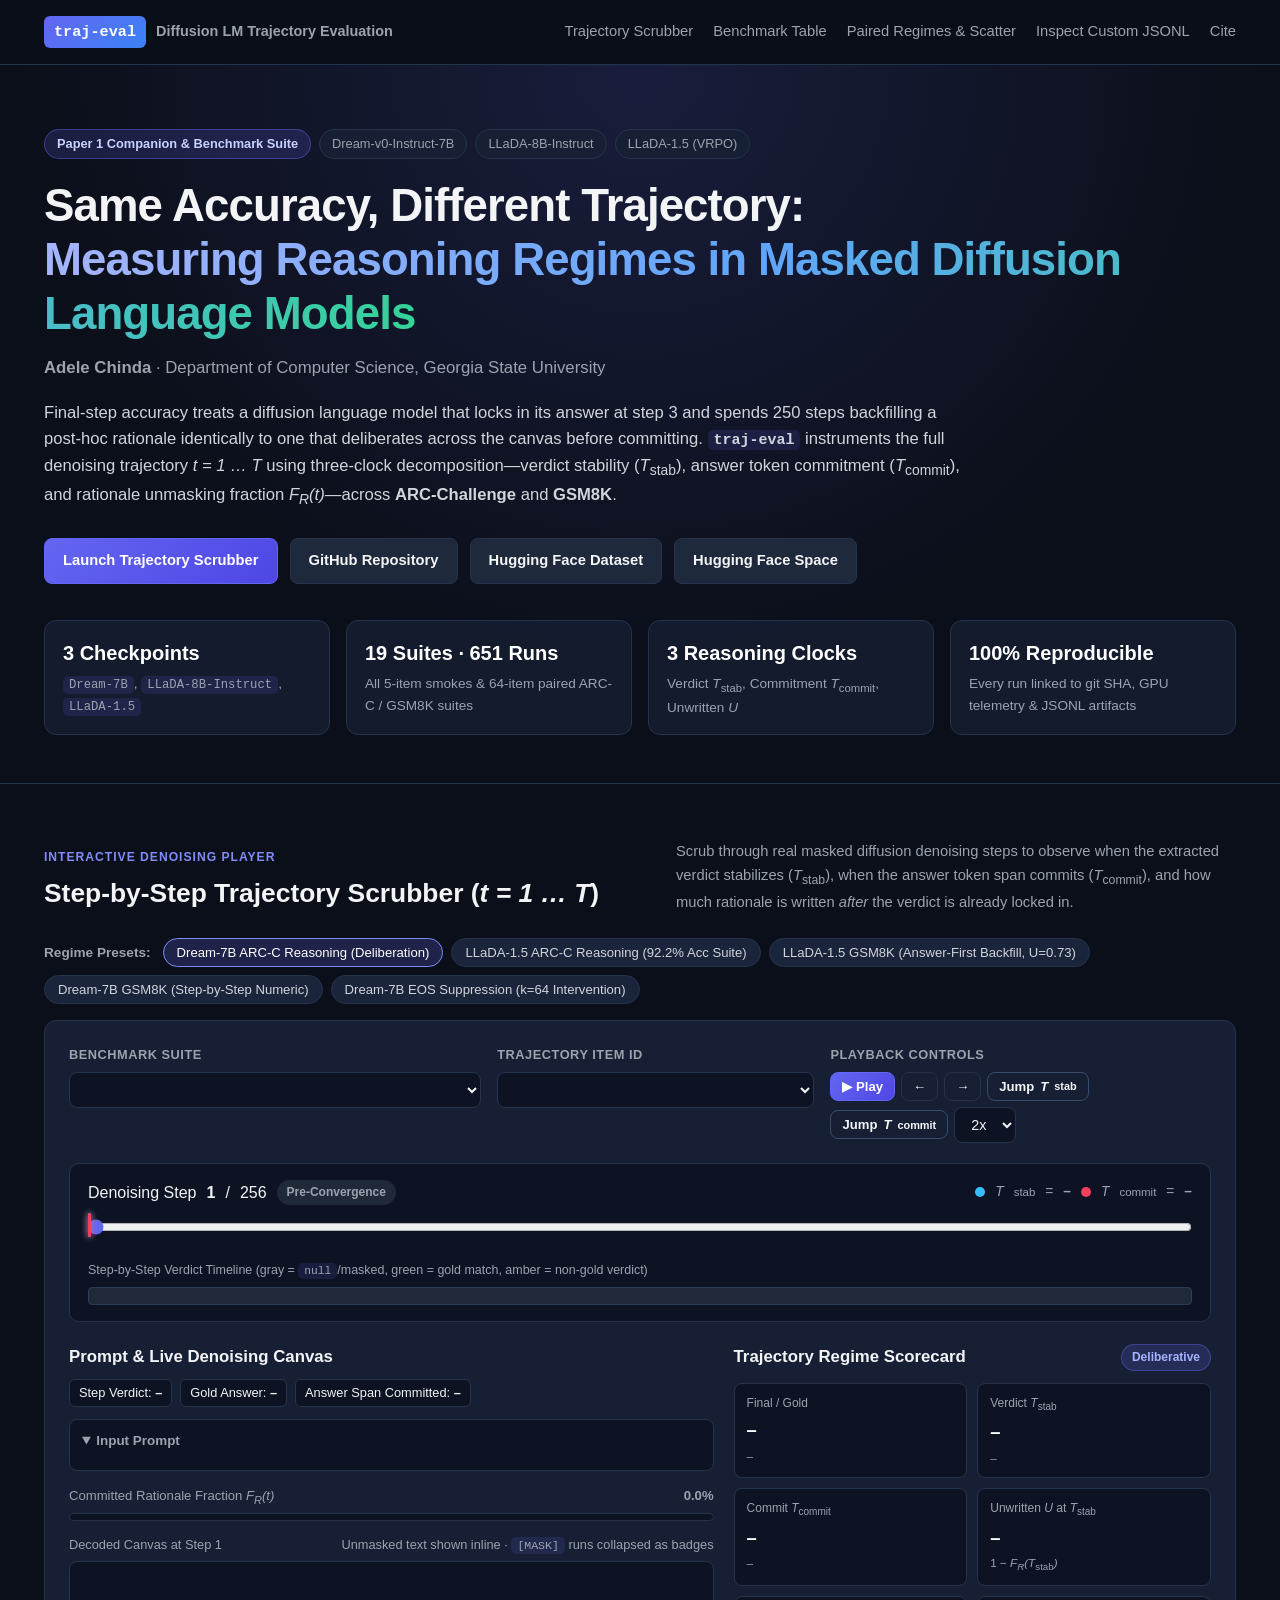
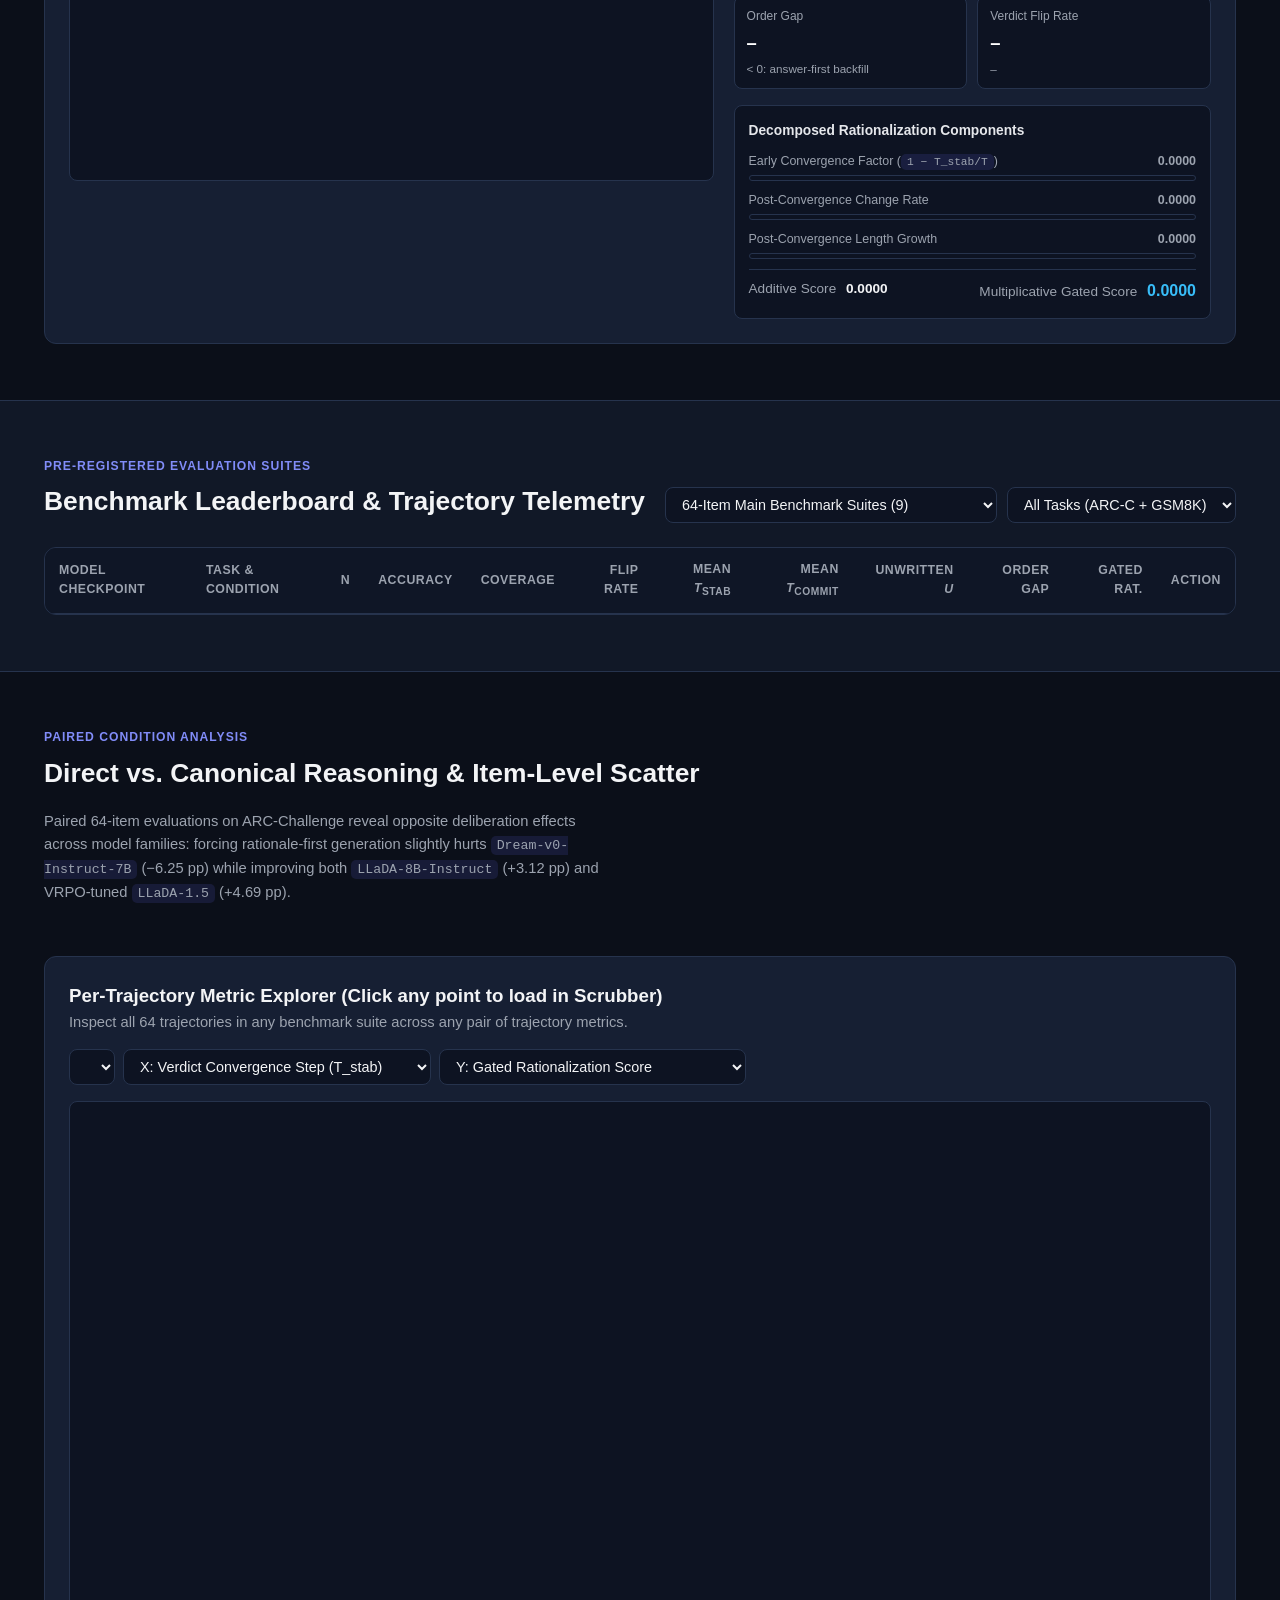
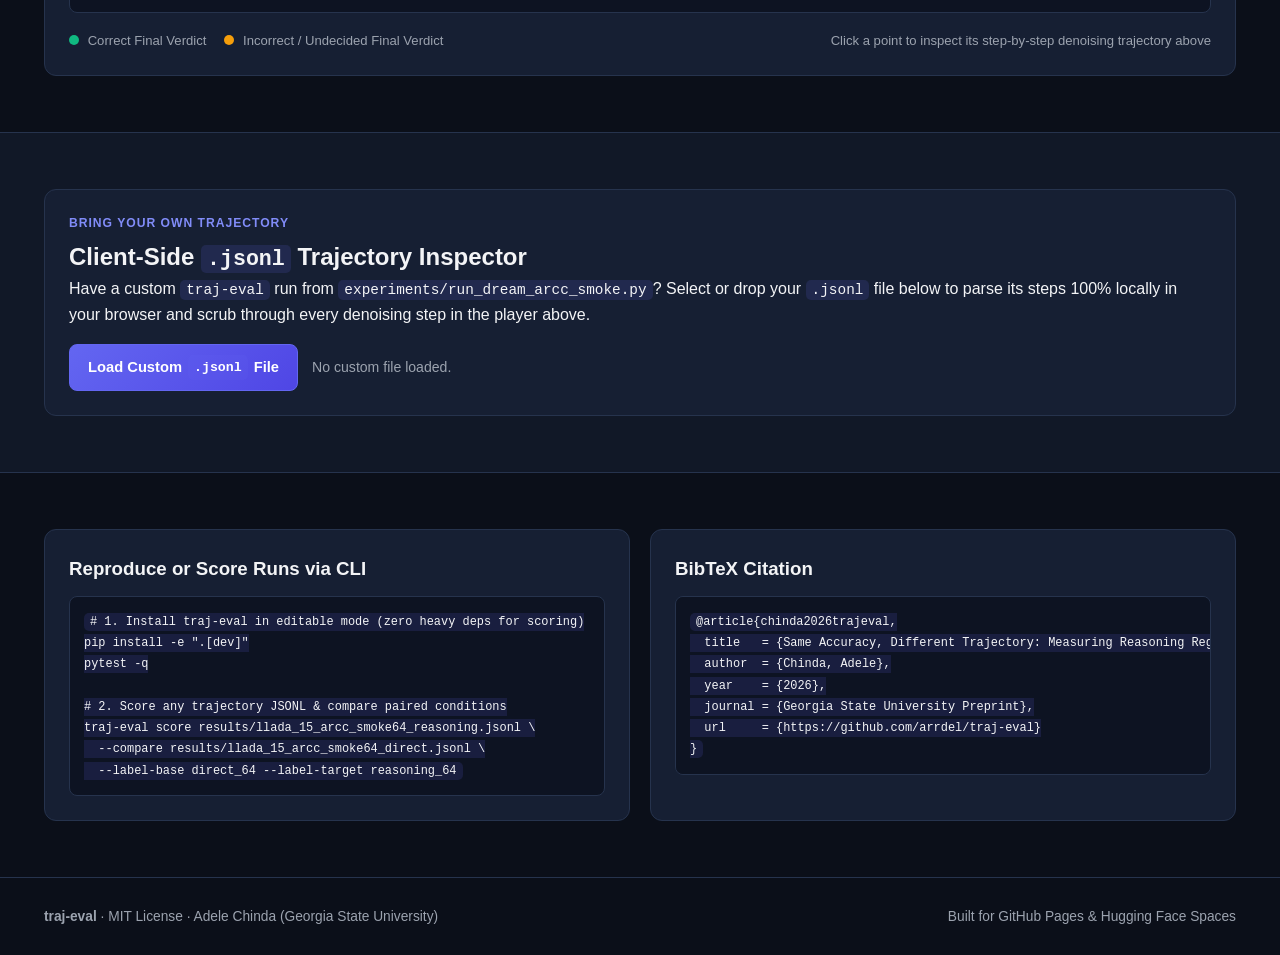
==== site/index.html @ ff109624 "feat(site): add interactive project page, GitHub Pages workflow, and HF Dataset/Space publisher - Ad" ====
<!DOCTYPE html>
<html lang="en">
<head>
  <meta charset="UTF-8" />
  <meta name="viewport" content="width=device-width, initial-scale=1.0" />
  <title>traj-eval · Measuring Reasoning Regimes in Masked Diffusion Language Models</title>
  <meta name="description" content="Interactive denoising trajectory explorer and benchmark leaderboard for masked diffusion language models (Dream-7B, LLaDA-8B-Instruct, LLaDA-1.5)." />
  <link rel="stylesheet" href="styles.css" />
</head>
<body>
  <header class="topbar">
    <div class="container topbar-inner">
      <a href="#" class="brand">
        <span class="brand-badge">traj-eval</span>
        <span class="brand-sub">Diffusion LM Trajectory Evaluation</span>
      </a>
      <nav class="topnav">
        <a href="#explorer">Trajectory Scrubber</a>
        <a href="#leaderboard">Benchmark Table</a>
        <a href="#regimes">Paired Regimes &amp; Scatter</a>
        <a href="#upload">Inspect Custom JSONL</a>
        <a href="#citation">Cite</a>
      </nav>
    </div>
  </header>

  <main>
    <section class="hero">
      <div class="container">
        <div class="pill-row">
          <span class="pill pill-accent">Paper 1 Companion &amp; Benchmark Suite</span>
          <span class="pill">Dream-v0-Instruct-7B</span>
          <span class="pill">LLaDA-8B-Instruct</span>
          <span class="pill">LLaDA-1.5 (VRPO)</span>
        </div>
        <h1 class="hero-title">
          Same Accuracy, Different Trajectory:<br />
          <span>Measuring Reasoning Regimes in Masked Diffusion Language Models</span>
        </h1>
        <p class="hero-authors">
          <strong>Adele Chinda</strong> &middot; Department of Computer Science, Georgia State University
        </p>
        <p class="hero-abstract">
          Final-step accuracy treats a diffusion language model that locks in its answer at step 3 and spends 250 steps backfilling a post-hoc rationale identically to one that deliberates across the canvas before committing.
          <strong><code>traj-eval</code></strong> instruments the full denoising trajectory <em>t = 1 &hellip; T</em> using three-clock decomposition—verdict stability (<em>T</em><sub>stab</sub>), answer token commitment (<em>T</em><sub>commit</sub>), and rationale unmasking fraction <em>F<sub>R</sub>(t)</em>—across <strong>ARC-Challenge</strong> and <strong>GSM8K</strong>.
        </p>

        <div class="cta-row">
          <a class="btn btn-primary" href="#explorer">Launch Trajectory Scrubber</a>
          <a class="btn btn-secondary" href="https://github.com/arrdel/traj-eval" target="_blank" rel="noopener">GitHub Repository</a>
          <a class="btn btn-secondary" href="https://huggingface.co/datasets/arrdel/traj-eval-benchmarks" target="_blank" rel="noopener">Hugging Face Dataset</a>
          <a class="btn btn-secondary" href="https://huggingface.co/spaces/arrdel/traj-eval" target="_blank" rel="noopener">Hugging Face Space</a>
        </div>

        <div class="kpi-grid">
          <div class="kpi-card">
            <div class="kpi-value">3 Checkpoints</div>
            <div class="kpi-label"><code>Dream-7B</code>, <code>LLaDA-8B-Instruct</code>, <code>LLaDA-1.5</code></div>
          </div>
          <div class="kpi-card">
            <div class="kpi-value">19 Suites · 651 Runs</div>
            <div class="kpi-label">All 5-item smokes &amp; 64-item paired ARC-C / GSM8K suites</div>
          </div>
          <div class="kpi-card">
            <div class="kpi-value">3 Reasoning Clocks</div>
            <div class="kpi-label">Verdict <em>T</em><sub>stab</sub>, Commitment <em>T</em><sub>commit</sub>, Unwritten <em>U</em></div>
          </div>
          <div class="kpi-card">
            <div class="kpi-value">100% Reproducible</div>
            <div class="kpi-label">Every run linked to git SHA, GPU telemetry &amp; JSONL artifacts</div>
          </div>
        </div>
      </div>
    </section>

    <!-- SECTION 1: INTERACTIVE TRAJECTORY SCRUBBER -->
    <section id="explorer" class="section">
      <div class="container">
        <div class="section-header">
          <div>
            <span class="section-eyebrow">Interactive Denoising Player</span>
            <h2>Step-by-Step Trajectory Scrubber (<em>t = 1 &hellip; T</em>)</h2>
          </div>
          <p class="section-desc">
            Scrub through real masked diffusion denoising steps to observe when the extracted verdict stabilizes (<em>T</em><sub>stab</sub>), when the answer token span commits (<em>T</em><sub>commit</sub>), and how much rationale is written <em>after</em> the verdict is already locked in.
          </p>
        </div>

        <div class="preset-bar">
          <span class="preset-label">Regime Presets:</span>
          <button class="chip-btn active" data-preset-suite="dream_arcc_smoke64_reasoning" data-preset-item="Mercury_407327">
            Dream-7B ARC-C Reasoning (Deliberation)
          </button>
          <button class="chip-btn" data-preset-suite="llada_15_arcc_smoke64_reasoning" data-preset-item="Mercury_7175875">
            LLaDA-1.5 ARC-C Reasoning (92.2% Acc Suite)
          </button>
          <button class="chip-btn" data-preset-suite="llada_15_gsm8k_smoke64" data-preset-item="gsm8k_0">
            LLaDA-1.5 GSM8K (Answer-First Backfill, U=0.73)
          </button>
          <button class="chip-btn" data-preset-suite="dream_gsm8k_smoke64" data-preset-item="gsm8k_0">
            Dream-7B GSM8K (Step-by-Step Numeric)
          </button>
          <button class="chip-btn" data-preset-suite="dream_arcc_eos_suppression_k64_smoke5" data-preset-item="Mercury_7175875">
            Dream-7B EOS Suppression (k=64 Intervention)
          </button>
        </div>

        <div class="card explorer-card">
          <div class="controls-grid">
            <div class="control-group">
              <label for="suite-select">Benchmark Suite</label>
              <select id="suite-select"></select>
            </div>
            <div class="control-group">
              <label for="item-select">Trajectory Item ID</label>
              <select id="item-select"></select>
            </div>
            <div class="control-group">
              <label>Playback Controls</label>
              <div class="playback-btns">
                <button id="btn-play" class="btn btn-sm btn-primary">&#9654; Play</button>
                <button id="btn-prev" class="btn btn-sm" title="Previous Step">&larr;</button>
                <button id="btn-next" class="btn btn-sm" title="Next Step">&rarr;</button>
                <button id="btn-jump-stab" class="btn btn-sm btn-outline" title="Jump to Verdict Convergence Step">Jump <em>T</em><sub>stab</sub></button>
                <button id="btn-jump-commit" class="btn btn-sm btn-outline" title="Jump to Answer Commitment Step">Jump <em>T</em><sub>commit</sub></button>
                <select id="speed-select" aria-label="Playback Speed">
                  <option value="120">1x</option>
                  <option value="55" selected>2x</option>
                  <option value="22">4x</option>
                </select>
              </div>
            </div>
          </div>

          <div class="scrubber-box">
            <div class="scrubber-header">
              <div class="step-readout">
                Denoising Step <strong id="step-current">1</strong> / <span id="step-total">256</span>
                <span id="step-phase-badge" class="badge badge-neutral">Pre-Convergence</span>
              </div>
              <div class="clock-markers-legend">
                <span class="legend-dot dot-stab"></span> <em>T</em><sub>stab</sub> = <strong id="marker-tstab-val">&ndash;</strong>
                <span class="legend-dot dot-commit"></span> <em>T</em><sub>commit</sub> = <strong id="marker-tcommit-val">&ndash;</strong>
              </div>
            </div>

            <div class="slider-wrapper">
              <input type="range" id="step-slider" min="1" max="256" value="1" />
              <div id="slider-marker-stab" class="slider-marker marker-stab" title="T_stab"></div>
              <div id="slider-marker-commit" class="slider-marker marker-commit" title="T_commit"></div>
            </div>

            <div class="barcode-label-row">
              <span>Step-by-Step Verdict Timeline (gray = <code>null</code>/masked, green = gold match, amber = non-gold verdict)</span>
              <span id="step-confidence-readout"></span>
            </div>
            <div id="verdict-barcode" class="verdict-barcode" title="Click any step along the timeline to jump"></div>
          </div>

          <div class="explorer-split">
            <div class="canvas-pane">
              <div class="pane-header">
                <h3>Prompt &amp; Live Denoising Canvas</h3>
                <div class="verdict-pills">
                  <span class="pill-kv">Step Verdict: <strong id="live-verdict">&ndash;</strong></span>
                  <span class="pill-kv">Gold Answer: <strong id="live-gold">&ndash;</strong></span>
                  <span class="pill-kv">Answer Span Committed: <strong id="live-committed">&ndash;</strong></span>
                </div>
              </div>

              <details class="prompt-Box" open>
                <summary>Input Prompt</summary>
                <pre id="trajectory-prompt" class="prompt-pre"></pre>
              </details>

              <div class="rationale-progress-row">
                <span>Committed Rationale Fraction <em>F<sub>R</sub>(t)</em></span>
                <strong id="live-fr-val">0.0%</strong>
              </div>
              <div class="progress-track">
                <div id="live-fr-bar" class="progress-fill" style="width: 0%"></div>
              </div>

              <div class="canvas-output-label">
                <span>Decoded Canvas at Step <span id="canvas-step-num">1</span></span>
                <span class="canvas-hint">Unmasked text shown inline &middot; <code>[MASK]</code> runs collapsed as badges</span>
              </div>
              <div id="denoising-canvas" class="denoising-canvas"></div>
            </div>

            <div class="metrics-pane">
              <div class="pane-header">
                <h3>Trajectory Regime Scorecard</h3>
                <span id="regime-classification-badge" class="badge badge-accent">Deliberative</span>
              </div>

              <div class="metric-cards-grid">
                <div class="mini-metric">
                  <span class="mm-label">Final / Gold</span>
                  <span class="mm-val" id="m-final-gold">&ndash;</span>
                  <span class="mm-sub" id="m-correct-tag">&ndash;</span>
                </div>
                <div class="mini-metric">
                  <span class="mm-label">Verdict <em>T</em><sub>stab</sub></span>
                  <span class="mm-val" id="m-tstab">&ndash;</span>
                  <span class="mm-sub" id="m-tstab-frac">&ndash;</span>
                </div>
                <div class="mini-metric">
                  <span class="mm-label">Commit <em>T</em><sub>commit</sub></span>
                  <span class="mm-val" id="m-tcommit">&ndash;</span>
                  <span class="mm-sub" id="m-lag">&ndash;</span>
                </div>
                <div class="mini-metric">
                  <span class="mm-label">Unwritten <em>U</em> at <em>T</em><sub>stab</sub></span>
                  <span class="mm-val" id="m-unwritten">&ndash;</span>
                  <span class="mm-sub">1 &minus; <em>F<sub>R</sub>(T</em><sub>stab</sub><em>)</em></span>
                </div>
                <div class="mini-metric">
                  <span class="mm-label">Order Gap</span>
                  <span class="mm-val" id="m-order-gap">&ndash;</span>
                  <span class="mm-sub">&lt; 0: answer-first backfill</span>
                </div>
                <div class="mini-metric">
                  <span class="mm-label">Verdict Flip Rate</span>
                  <span class="mm-val" id="m-flip-rate">&ndash;</span>
                  <span class="mm-sub" id="m-consistency">&ndash;</span>
                </div>
              </div>

              <div class="rat-breakdown">
                <h4>Decomposed Rationalization Components</h4>
                <div class="rat-bar-row">
                  <div class="rat-bar-label">
                    <span>Early Convergence Factor (<code>1 &minus; T_stab/T</code>)</span>
                    <strong id="m-early-factor">0.0000</strong>
                  </div>
                  <div class="progress-track sm"><div id="bar-early-factor" class="progress-fill" style="width:0%"></div></div>
                </div>
                <div class="rat-bar-row">
                  <div class="rat-bar-label">
                    <span>Post-Convergence Change Rate</span>
                    <strong id="m-post-change">0.0000</strong>
                  </div>
                  <div class="progress-track sm"><div id="bar-post-change" class="progress-fill" style="width:0%"></div></div>
                </div>
                <div class="rat-bar-row">
                  <div class="rat-bar-label">
                    <span>Post-Convergence Length Growth</span>
                    <strong id="m-length-growth">0.0000</strong>
                  </div>
                  <div class="progress-track sm"><div id="bar-length-growth" class="progress-fill" style="width:0%"></div></div>
                </div>
                <div class="rat-scores-footer">
                  <div>
                    <span class="rat-score-title">Additive Score</span>
                    <strong id="m-rat-score">0.0000</strong>
                  </div>
                  <div>
                    <span class="rat-score-title">Multiplicative Gated Score</span>
                    <strong id="m-gated-score" class="highlight-val">0.0000</strong>
                  </div>
                </div>
              </div>
            </div>
          </div>
        </div>
      </div>
    </section>

    <!-- SECTION 2: BENCHMARK LEADERBOARD -->
    <section id="leaderboard" class="section section-alt">
      <div class="container">
        <div class="section-header">
          <div>
            <span class="section-eyebrow">Pre-Registered Evaluation Suites</span>
            <h2>Benchmark Leaderboard &amp; Trajectory Telemetry</h2>
          </div>
          <div class="filter-controls">
            <select id="filter-scale" aria-label="Filter by Scale">
              <option value="64" selected>64-Item Main Benchmark Suites (9)</option>
              <option value="5">5-Item Validation &amp; Intervention Smokes (10)</option>
              <option value="all">All 19 Pre-Registered Suites</option>
            </select>
            <select id="filter-task" aria-label="Filter by Task">
              <option value="all" selected>All Tasks (ARC-C + GSM8K)</option>
              <option value="arcc">ARC-Challenge Only</option>
              <option value="gsm8k">GSM8K Only</option>
            </select>
          </div>
        </div>

        <div class="table-card card">
          <div class="table-scroll">
            <table class="benchmark-table" id="leaderboard-table">
              <thead>
                <tr>
                  <th>Model Checkpoint</th>
                  <th>Task &amp; Condition</th>
                  <th class="num">N</th>
                  <th class="num">Accuracy</th>
                  <th class="num">Coverage</th>
                  <th class="num">Flip Rate</th>
                  <th class="num">Mean <em>T</em><sub>stab</sub></th>
                  <th class="num">Mean <em>T</em><sub>commit</sub></th>
                  <th class="num">Unwritten <em>U</em></th>
                  <th class="num">Order Gap</th>
                  <th class="num">Gated Rat.</th>
                  <th>Action</th>
                </tr>
              </thead>
              <tbody id="leaderboard-tbody"></tbody>
            </table>
          </div>
        </div>
      </div>
    </section>

    <!-- SECTION 3: PAIRED COMPARISONS & INTERACTIVE SCATTER -->
    <section id="regimes" class="section">
      <div class="container">
        <div class="section-header">
          <div>
            <span class="section-eyebrow">Paired Condition Analysis</span>
            <h2>Direct vs. Canonical Reasoning &amp; Item-Level Scatter</h2>
          </div>
          <p class="section-desc">
            Paired 64-item evaluations on ARC-Challenge reveal opposite deliberation effects across model families: forcing rationale-first generation slightly hurts <code>Dream-v0-Instruct-7B</code> (&minus;6.25 pp) while improving both <code>LLaDA-8B-Instruct</code> (+3.12 pp) and VRPO-tuned <code>LLaDA-1.5</code> (+4.69 pp).
          </p>
        </div>

        <div id="comparisons-grid" class="comparisons-grid"></div>

        <div class="card scatter-card">
          <div class="scatter-header">
            <div>
              <h3>Per-Trajectory Metric Explorer (Click any point to load in Scrubber)</h3>
              <p class="section-desc">Inspect all 64 trajectories in any benchmark suite across any pair of trajectory metrics.</p>
            </div>
            <div class="scatter-controls">
              <select id="scatter-suite" aria-label="Scatter Suite"></select>
              <select id="scatter-x" aria-label="X Axis Metric">
                <option value="convergence_step" selected>X: Verdict Convergence Step (T_stab)</option>
                <option value="answer_commitment_step">X: Answer Commitment Step (T_commit)</option>
                <option value="convergence_fraction">X: Convergence Fraction (T_stab / T)</option>
                <option value="order_gap">X: Order Gap</option>
                <option value="unwritten_reasoning_at_convergence">X: Unwritten Reasoning U</option>
              </select>
              <select id="scatter-y" aria-label="Y Axis Metric">
                <option value="gated_rationalization_score" selected>Y: Gated Rationalization Score</option>
                <option value="answer_commitment_step">Y: Answer Commitment Step (T_commit)</option>
                <option value="unwritten_reasoning_at_convergence">Y: Unwritten Reasoning U</option>
                <option value="post_change_rate">Y: Post-Convergence Change Rate</option>
                <option value="flip_rate">Y: Verdict Flip Rate</option>
                <option value="order_gap">Y: Order Gap</option>
              </select>
            </div>
          </div>
          <div class="scatter-body">
            <svg id="scatter-svg" viewBox="0 0 760 340" role="img" aria-label="Per-trajectory metric scatter plot"></svg>
            <div class="scatter-legend">
              <span><i class="dot dot-correct"></i> Correct Final Verdict</span>
              <span><i class="dot dot-wrong"></i> Incorrect / Undecided Final Verdict</span>
              <span class="scatter-hint">Click a point to inspect its step-by-step denoising trajectory above</span>
            </div>
          </div>
        </div>
      </div>
    </section>

    <!-- SECTION 4: CLIENT-SIDE CUSTOM JSONL UPLOADER -->
    <section id="upload" class="section section-alt">
      <div class="container">
        <div class="card upload-card">
          <div class="upload-info">
            <span class="section-eyebrow">Bring Your Own Trajectory</span>
            <h2>Client-Side <code>.jsonl</code> Trajectory Inspector</h2>
            <p>
              Have a custom <code>traj-eval</code> run from <code>experiments/run_dream_arcc_smoke.py</code>?
              Select or drop your <code>.jsonl</code> file below to parse its steps 100% locally in your browser and scrub through every denoising step in the player above.
            </p>
            <div class="upload-controls">
              <label class="btn btn-primary file-label">
                Load Custom <code>.jsonl</code> File
                <input type="file" id="jsonl-file-input" accept=".jsonl,.json" hidden />
              </label>
              <span id="upload-status" class="upload-status">No custom file loaded.</span>
            </div>
          </div>
        </div>
      </div>
    </section>

    <!-- SECTION 5: CITATION & QUICKSTART -->
    <section id="citation" class="section">
      <div class="container">
        <div class="citation-grid">
          <div class="card">
            <h3>Reproduce or Score Runs via CLI</h3>
            <pre class="code-block"><code># 1. Install traj-eval in editable mode (zero heavy deps for scoring)
pip install -e ".[dev]"
pytest -q

# 2. Score any trajectory JSONL &amp; compare paired conditions
traj-eval score results/llada_15_arcc_smoke64_reasoning.jsonl \
  --compare results/llada_15_arcc_smoke64_direct.jsonl \
  --label-base direct_64 --label-target reasoning_64</code></pre>
          </div>
          <div class="card">
            <h3>BibTeX Citation</h3>
            <pre class="code-block"><code>@article{chinda2026trajeval,
  title   = {Same Accuracy, Different Trajectory: Measuring Reasoning Regimes in Masked Diffusion Language Models},
  author  = {Chinda, Adele},
  year    = {2026},
  journal = {Georgia State University Preprint},
  url     = {https://github.com/arrdel/traj-eval}
}</code></pre>
          </div>
        </div>
      </div>
    </section>
  </main>

  <footer class="footer">
    <div class="container footer-inner">
      <span><strong>traj-eval</strong> &middot; MIT License &middot; Adele Chinda (Georgia State University)</span>
      <span>Built for GitHub Pages &amp; Hugging Face Spaces</span>
    </div>
  </footer>

  <script src="app.js"></script>
</body>
</html>
---- site/styles.css ----
:root {
  --bg: #0b0f19;
  --bg-alt: #111827;
  --card: #161f33;
  --card-border: #26334d;
  --text: #f3f4f6;
  --text-muted: #9ca3af;
  --accent: #6366f1;
  --accent-light: #818cf8;
  --success: #10b981;
  --warn: #f59e0b;
  --danger: #ef4444;
  --code-bg: #0d1322;
  --radius: 12px;
}

* {
  box-sizing: border-box;
  margin: 0;
  padding: 0;
}

html {
  scroll-behavior: smooth;
}

body {
  font-family: -apple-system, BlinkMacSystemFont, "Segoe UI", Roboto, Inter, sans-serif;
  background-color: var(--bg);
  color: var(--text);
  line-height: 1.6;
}

.container {
  max-width: 1240px;
  margin: 0 auto;
  padding: 0 24px;
}

a {
  color: var(--accent-light);
  text-decoration: none;
}

code {
  font-family: ui-monospace, SFMono-Regular, Menlo, Monaco, Consolas, monospace;
  font-size: 0.9em;
  background: rgba(99, 102, 241, 0.14);
  padding: 2px 6px;
  border-radius: 5px;
}

/* Topbar */
.topbar {
  position: sticky;
  top: 0;
  z-index: 50;
  background: rgba(11, 15, 25, 0.88);
  backdrop-filter: blur(12px);
  border-bottom: 1px solid var(--card-border);
}

.topbar-inner {
  display: flex;
  align-items: center;
  justify-content: space-between;
  height: 64px;
}

.brand {
  display: flex;
  align-items: center;
  gap: 10px;
  color: var(--text);
  font-weight: 600;
}

.brand-badge {
  background: linear-gradient(135deg, #6366f1, #3b82f6);
  color: #fff;
  padding: 4px 10px;
  border-radius: 6px;
  font-family: ui-monospace, SFMono-Regular, Menlo, monospace;
  font-size: 0.95rem;
}

.brand-sub {
  font-size: 0.9rem;
  color: var(--text-muted);
}

.topnav {
  display: flex;
  gap: 20px;
  font-size: 0.92rem;
}

.topnav a {
  color: var(--text-muted);
  transition: color 0.15s;
}

.topnav a:hover {
  color: var(--text);
}

/* Hero */
.hero {
  padding: 64px 0 48px;
  border-bottom: 1px solid var(--card-border);
  background: radial-gradient(circle at 50% 0%, rgba(99, 102, 241, 0.16), transparent 65%);
}

.pill-row {
  display: flex;
  flex-wrap: wrap;
  gap: 8px;
  margin-bottom: 20px;
}

.pill {
  font-size: 0.8rem;
  padding: 4px 12px;
  border-radius: 999px;
  background: var(--card);
  border: 1px solid var(--card-border);
  color: var(--text-muted);
}

.pill-accent {
  background: rgba(99, 102, 241, 0.18);
  border-color: rgba(99, 102, 241, 0.45);
  color: #c7d2fe;
  font-weight: 600;
}

.hero-title {
  font-size: clamp(1.9rem, 3.6vw, 2.85rem);
  line-height: 1.18;
  font-weight: 800;
  letter-spacing: -0.02em;
  margin-bottom: 14px;
}

.hero-title span {
  background: linear-gradient(90deg, #a5b4fc, #60a5fa, #34d399);
  -webkit-background-clip: text;
  -webkit-text-fill-color: transparent;
}

.hero-authors {
  font-size: 1.05rem;
  color: var(--text-muted);
  margin-bottom: 18px;
}

.hero-abstract {
  max-width: 920px;
  color: #d1d5db;
  font-size: 1.04rem;
  margin-bottom: 28px;
}

.cta-row {
  display: flex;
  flex-wrap: wrap;
  gap: 12px;
  margin-bottom: 36px;
}

.btn {
  display: inline-flex;
  align-items: center;
  justify-content: center;
  gap: 6px;
  padding: 10px 18px;
  border-radius: 8px;
  font-weight: 600;
  font-size: 0.92rem;
  cursor: pointer;
  border: 1px solid var(--card-border);
  background: var(--card);
  color: var(--text);
  transition: all 0.15s ease;
}

.btn:hover {
  border-color: var(--accent-light);
  transform: translateY(-1px);
}

.btn-primary {
  background: linear-gradient(135deg, #6366f1, #4f46e5);
  border-color: #6366f1;
  color: #fff;
}

.btn-secondary {
  background: #1e293b;
}

.btn-outline {
  background: transparent;
  border-color: #3b4c6b;
}

.btn-sm {
  padding: 6px 11px;
  font-size: 0.82rem;
}

.kpi-grid {
  display: grid;
  grid-template-columns: repeat(auto-fit, minmax(230px, 1fr));
  gap: 16px;
}

.kpi-card {
  background: rgba(22, 31, 51, 0.8);
  border: 1px solid var(--card-border);
  border-radius: var(--radius);
  padding: 16px 18px;
}

.kpi-value {
  font-size: 1.25rem;
  font-weight: 700;
  color: #fff;
  margin-bottom: 4px;
}

.kpi-label {
  font-size: 0.85rem;
  color: var(--text-muted);
}

/* Sections */
.section {
  padding: 56px 0;
}

.section-alt {
  background: var(--bg-alt);
  border-top: 1px solid var(--card-border);
  border-bottom: 1px solid var(--card-border);
}

.section-header {
  display: flex;
  flex-wrap: wrap;
  justify-content: space-between;
  align-items: flex-end;
  gap: 16px;
  margin-bottom: 24px;
}

.section-eyebrow {
  display: block;
  text-transform: uppercase;
  letter-spacing: 0.08em;
  font-size: 0.76rem;
  font-weight: 700;
  color: var(--accent-light);
  margin-bottom: 4px;
}

.section-header h2 {
  font-size: 1.65rem;
  font-weight: 700;
}

.section-desc {
  max-width: 560px;
  font-size: 0.92rem;
  color: var(--text-muted);
}

.card {
  background: var(--card);
  border: 1px solid var(--card-border);
  border-radius: var(--radius);
  padding: 24px;
}

/* Presets */
.preset-bar {
  display: flex;
  flex-wrap: wrap;
  align-items: center;
  gap: 8px;
  margin-bottom: 16px;
}

.preset-label {
  font-size: 0.85rem;
  font-weight: 600;
  color: var(--text-muted);
  margin-right: 4px;
}

.chip-btn {
  background: #1a243b;
  border: 1px solid var(--card-border);
  color: #d1d5db;
  padding: 6px 13px;
  border-radius: 999px;
  font-size: 0.82rem;
  cursor: pointer;
  transition: all 0.15s;
}

.chip-btn:hover,
.chip-btn.active {
  background: rgba(99, 102, 241, 0.22);
  border-color: var(--accent-light);
  color: #fff;
}

/* Explorer Controls */
.controls-grid {
  display: grid;
  grid-template-columns: 1.3fr 1fr 1.2fr;
  gap: 16px;
  margin-bottom: 20px;
}

.control-group {
  display: flex;
  flex-direction: column;
  gap: 6px;
}

.control-group label {
  font-size: 0.8rem;
  font-weight: 600;
  color: var(--text-muted);
  text-transform: uppercase;
  letter-spacing: 0.04em;
}

select {
  background: var(--code-bg);
  color: var(--text);
  border: 1px solid var(--card-border);
  border-radius: 8px;
  padding: 8px 12px;
  font-size: 0.9rem;
}

.playback-btns {
  display: flex;
  flex-wrap: wrap;
  gap: 6px;
  align-items: center;
}

/* Scrubber */
.scrubber-box {
  background: var(--code-bg);
  border: 1px solid var(--card-border);
  border-radius: 10px;
  padding: 16px 18px;
  margin-bottom: 22px;
}

.scrubber-header {
  display: flex;
  justify-content: space-between;
  align-items: center;
  flex-wrap: wrap;
  gap: 10px;
  margin-bottom: 10px;
}

.step-readout {
  font-size: 1rem;
  display: flex;
  align-items: center;
  gap: 10px;
}

.badge {
  font-size: 0.75rem;
  font-weight: 600;
  padding: 3px 10px;
  border-radius: 999px;
}

.badge-neutral {
  background: #1f2937;
  color: #9ca3af;
}

.badge-accent {
  background: rgba(99, 102, 241, 0.2);
  color: #a5b4fc;
  border: 1px solid rgba(99, 102, 241, 0.4);
}

.badge-success {
  background: rgba(16, 185, 129, 0.2);
  color: #6ee7b7;
}

.badge-warn {
  background: rgba(245, 158, 11, 0.2);
  color: #fcd34d;
}

.clock-markers-legend {
  display: flex;
  align-items: center;
  gap: 10px;
  font-size: 0.86rem;
  color: var(--text-muted);
}

.legend-dot {
  display: inline-block;
  width: 10px;
  height: 10px;
  border-radius: 50%;
}

.dot-stab {
  background: #38bdf8;
}

.dot-commit {
  background: #f43f5e;
}

.slider-wrapper {
  position: relative;
  margin: 12px 0 18px;
}

#step-slider {
  width: 100%;
  accent-color: var(--accent);
  cursor: pointer;
}

.slider-marker {
  position: absolute;
  top: -4px;
  width: 3px;
  height: 24px;
  border-radius: 2px;
  pointer-events: none;
}

.marker-stab {
  background: #38bdf8;
  box-shadow: 0 0 6px #38bdf8;
}

.marker-commit {
  background: #f43f5e;
  box-shadow: 0 0 6px #f43f5e;
}

.barcode-label-row {
  display: flex;
  justify-content: space-between;
  font-size: 0.78rem;
  color: var(--text-muted);
  margin-bottom: 6px;
}

.verdict-barcode {
  display: flex;
  height: 18px;
  border-radius: 4px;
  overflow: hidden;
  background: #1f2937;
  cursor: pointer;
  border: 1px solid #2d3c59;
}

.barcode-cell {
  flex: 1;
  height: 100%;
  transition: opacity 0.1s;
}

.barcode-cell.bc-null {
  background: #1f2937;
}

.barcode-cell.bc-correct {
  background: #10b981;
}

.barcode-cell.bc-wrong {
  background: #f59e0b;
}

.barcode-cell.bc-active {
  outline: 2px solid #ffffff;
  z-index: 2;
}

/* Explorer Split */
.explorer-split {
  display: grid;
  grid-template-columns: 1.35fr 1fr;
  gap: 20px;
}

.pane-header {
  display: flex;
  justify-content: space-between;
  align-items: center;
  flex-wrap: wrap;
  gap: 8px;
  margin-bottom: 12px;
}

.pane-header h3 {
  font-size: 1.05rem;
}

.verdict-pills {
  display: flex;
  gap: 8px;
  flex-wrap: wrap;
}

.pill-kv {
  font-size: 0.8rem;
  background: var(--code-bg);
  border: 1px solid var(--card-border);
  padding: 3px 9px;
  border-radius: 6px;
}

.prompt-Box {
  background: var(--code-bg);
  border: 1px solid var(--card-border);
  border-radius: 8px;
  padding: 10px 12px;
  margin-bottom: 14px;
}

.prompt-Box summary {
  cursor: pointer;
  font-size: 0.84rem;
  font-weight: 600;
  color: var(--text-muted);
}

.prompt-pre {
  margin-top: 8px;
  white-space: pre-wrap;
  word-break: break-word;
  font-size: 0.83rem;
  color: #d1d5db;
  max-height: 130px;
  overflow-y: auto;
}

.rationale-progress-row {
  display: flex;
  justify-content: space-between;
  font-size: 0.82rem;
  color: var(--text-muted);
  margin-bottom: 4px;
}

.progress-track {
  height: 8px;
  background: var(--code-bg);
  border-radius: 999px;
  overflow: hidden;
  border: 1px solid var(--card-border);
  margin-bottom: 14px;
}

.progress-track.sm {
  height: 6px;
  margin-bottom: 10px;
}

.progress-fill {
  height: 100%;
  background: linear-gradient(90deg, #6366f1, #38bdf8);
  transition: width 0.12s ease;
}

.canvas-output-label {
  display: flex;
  justify-content: space-between;
  font-size: 0.8rem;
  color: var(--text-muted);
  margin-bottom: 6px;
}

.denoising-canvas {
  background: var(--code-bg);
  border: 1px solid var(--card-border);
  border-radius: 8px;
  padding: 14px;
  min-height: 220px;
  max-height: 340px;
  overflow-y: auto;
  font-family: ui-monospace, SFMono-Regular, Menlo, Consolas, monospace;
  font-size: 0.86rem;
  line-height: 1.65;
  white-space: pre-wrap;
  word-break: break-word;
}

.mask-chip {
  display: inline-block;
  background: rgba(148, 163, 184, 0.14);
  border: 1px dashed rgba(148, 163, 184, 0.4);
  color: #94a3b8;
  border-radius: 4px;
  padding: 0 5px;
  margin: 1px 2px;
  font-size: 0.76rem;
}

/* Metrics Pane */
.metric-cards-grid {
  display: grid;
  grid-template-columns: repeat(2, 1fr);
  gap: 10px;
  margin-bottom: 16px;
}

.mini-metric {
  background: var(--code-bg);
  border: 1px solid var(--card-border);
  border-radius: 8px;
  padding: 10px 12px;
  display: flex;
  flex-direction: column;
}

.mm-label {
  font-size: 0.75rem;
  color: var(--text-muted);
}

.mm-val {
  font-size: 1.15rem;
  font-weight: 700;
  color: #fff;
  margin: 2px 0;
}

.mm-sub {
  font-size: 0.73rem;
  color: var(--text-muted);
}

.rat-breakdown {
  background: var(--code-bg);
  border: 1px solid var(--card-border);
  border-radius: 8px;
  padding: 14px;
}

.rat-breakdown h4 {
  font-size: 0.86rem;
  margin-bottom: 10px;
  color: #e5e7eb;
}

.rat-bar-label {
  display: flex;
  justify-content: space-between;
  font-size: 0.78rem;
  color: var(--text-muted);
  margin-bottom: 3px;
}

.rat-scores-footer {
  display: flex;
  justify-content: space-between;
  padding-top: 8px;
  border-top: 1px solid var(--card-border);
  margin-top: 6px;
  font-size: 0.85rem;
}

.rat-score-title {
  color: var(--text-muted);
  margin-right: 6px;
}

.highlight-val {
  color: #38bdf8;
  font-size: 1rem;
}

/* Benchmark Table */
.filter-controls {
  display: flex;
  gap: 10px;
  flex-wrap: wrap;
}

.table-card {
  padding: 0;
  overflow: hidden;
}

.table-scroll {
  overflow-x: auto;
}

.benchmark-table {
  width: 100%;
  border-collapse: collapse;
  font-size: 0.86rem;
}

.benchmark-table th,
.benchmark-table td {
  padding: 12px 14px;
  text-align: left;
  border-bottom: 1px solid var(--card-border);
}

.benchmark-table th {
  background: #0f1626;
  color: var(--text-muted);
  font-weight: 600;
  font-size: 0.77rem;
  text-transform: uppercase;
  letter-spacing: 0.04em;
}

.benchmark-table th.num,
.benchmark-table td.num {
  text-align: right;
  font-variant-numeric: tabular-nums;
}

.benchmark-table tbody tr:hover {
  background: rgba(99, 102, 241, 0.07);
}

/* Comparisons Grid */
.comparisons-grid {
  display: grid;
  grid-template-columns: repeat(auto-fit, minmax(280px, 1fr));
  gap: 16px;
  margin-bottom: 28px;
}

.comp-card {
  background: var(--card);
  border: 1px solid var(--card-border);
  border-radius: var(--radius);
  padding: 18px;
}

.comp-card h4 {
  font-size: 1rem;
  margin-bottom: 2px;
}

.comp-sub {
  font-size: 0.8rem;
  color: var(--text-muted);
  margin-bottom: 12px;
}

.comp-row {
  display: flex;
  justify-content: space-between;
  font-size: 0.84rem;
  padding: 5px 0;
  border-bottom: 1px solid rgba(255, 255, 255, 0.05);
}

.delta-pos {
  color: var(--success);
  font-weight: 600;
}

.delta-neg {
  color: var(--warn);
  font-weight: 600;
}

/* Scatter Plot */
.scatter-card {
  margin-top: 12px;
}

.scatter-header {
  display: flex;
  justify-content: space-between;
  align-items: flex-end;
  flex-wrap: wrap;
  gap: 14px;
  margin-bottom: 16px;
}

.scatter-controls {
  display: flex;
  flex-wrap: wrap;
  gap: 8px;
}

#scatter-svg {
  width: 100%;
  height: auto;
  background: var(--code-bg);
  border: 1px solid var(--card-border);
  border-radius: 8px;
}

.scatter-legend {
  display: flex;
  gap: 18px;
  flex-wrap: wrap;
  margin-top: 10px;
  font-size: 0.82rem;
  color: var(--text-muted);
}

.dot {
  display: inline-block;
  width: 10px;
  height: 10px;
  border-radius: 50%;
  margin-right: 5px;
}

.dot-correct {
  background: #10b981;
}

.dot-wrong {
  background: #f59e0b;
}

.scatter-hint {
  margin-left: auto;
}

/* Upload & Citation */
.upload-controls {
  display: flex;
  align-items: center;
  gap: 14px;
  margin-top: 16px;
}

.upload-status {
  font-size: 0.88rem;
  color: var(--text-muted);
}

.citation-grid {
  display: grid;
  grid-template-columns: repeat(auto-fit, minmax(360px, 1fr));
  gap: 20px;
}

.code-block {
  margin-top: 12px;
  background: var(--code-bg);
  border: 1px solid var(--card-border);
  border-radius: 8px;
  padding: 14px;
  overflow-x: auto;
  font-size: 0.83rem;
}

.footer {
  border-top: 1px solid var(--card-border);
  padding: 28px 0;
  font-size: 0.86rem;
  color: var(--text-muted);
}

.footer-inner {
  display: flex;
  justify-content: space-between;
  flex-wrap: wrap;
  gap: 12px;
}

@media (max-width: 920px) {
  .controls-grid,
  .explorer-split {
    grid-template-columns: 1fr;
  }
}
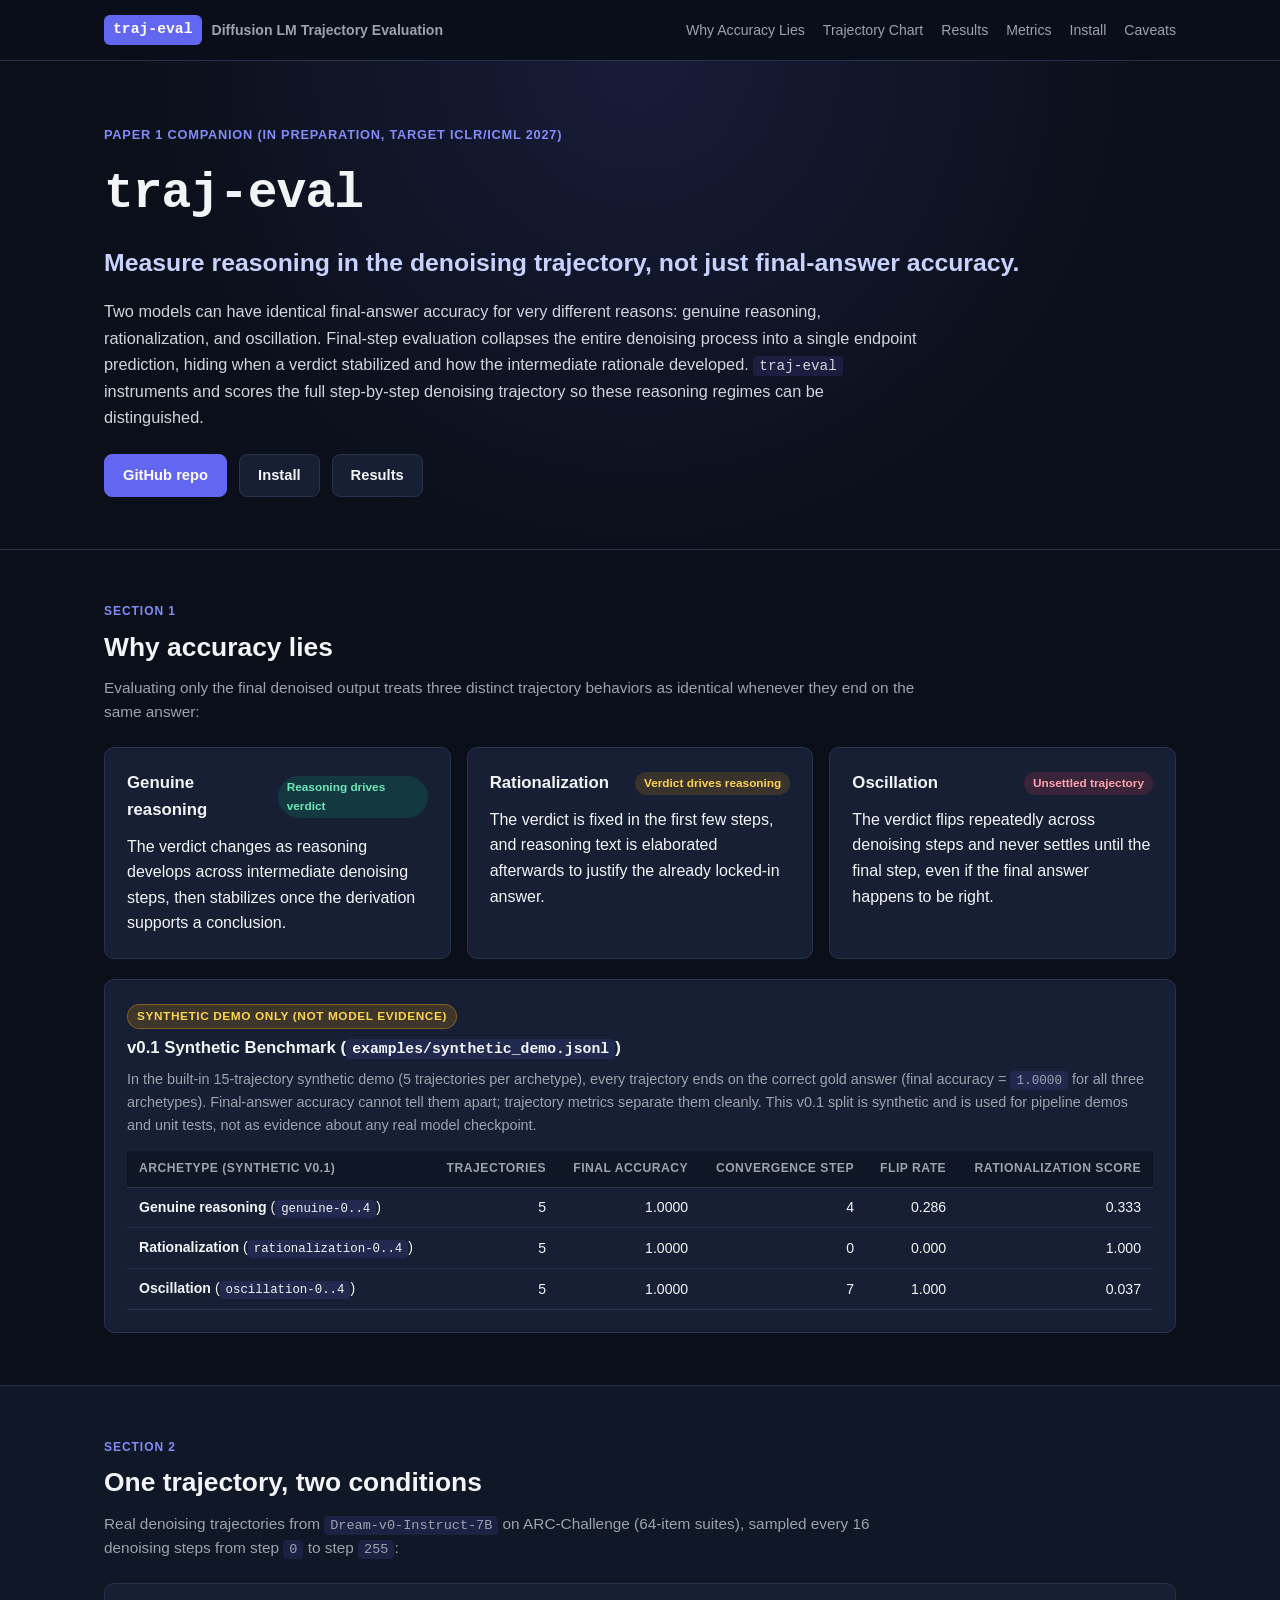
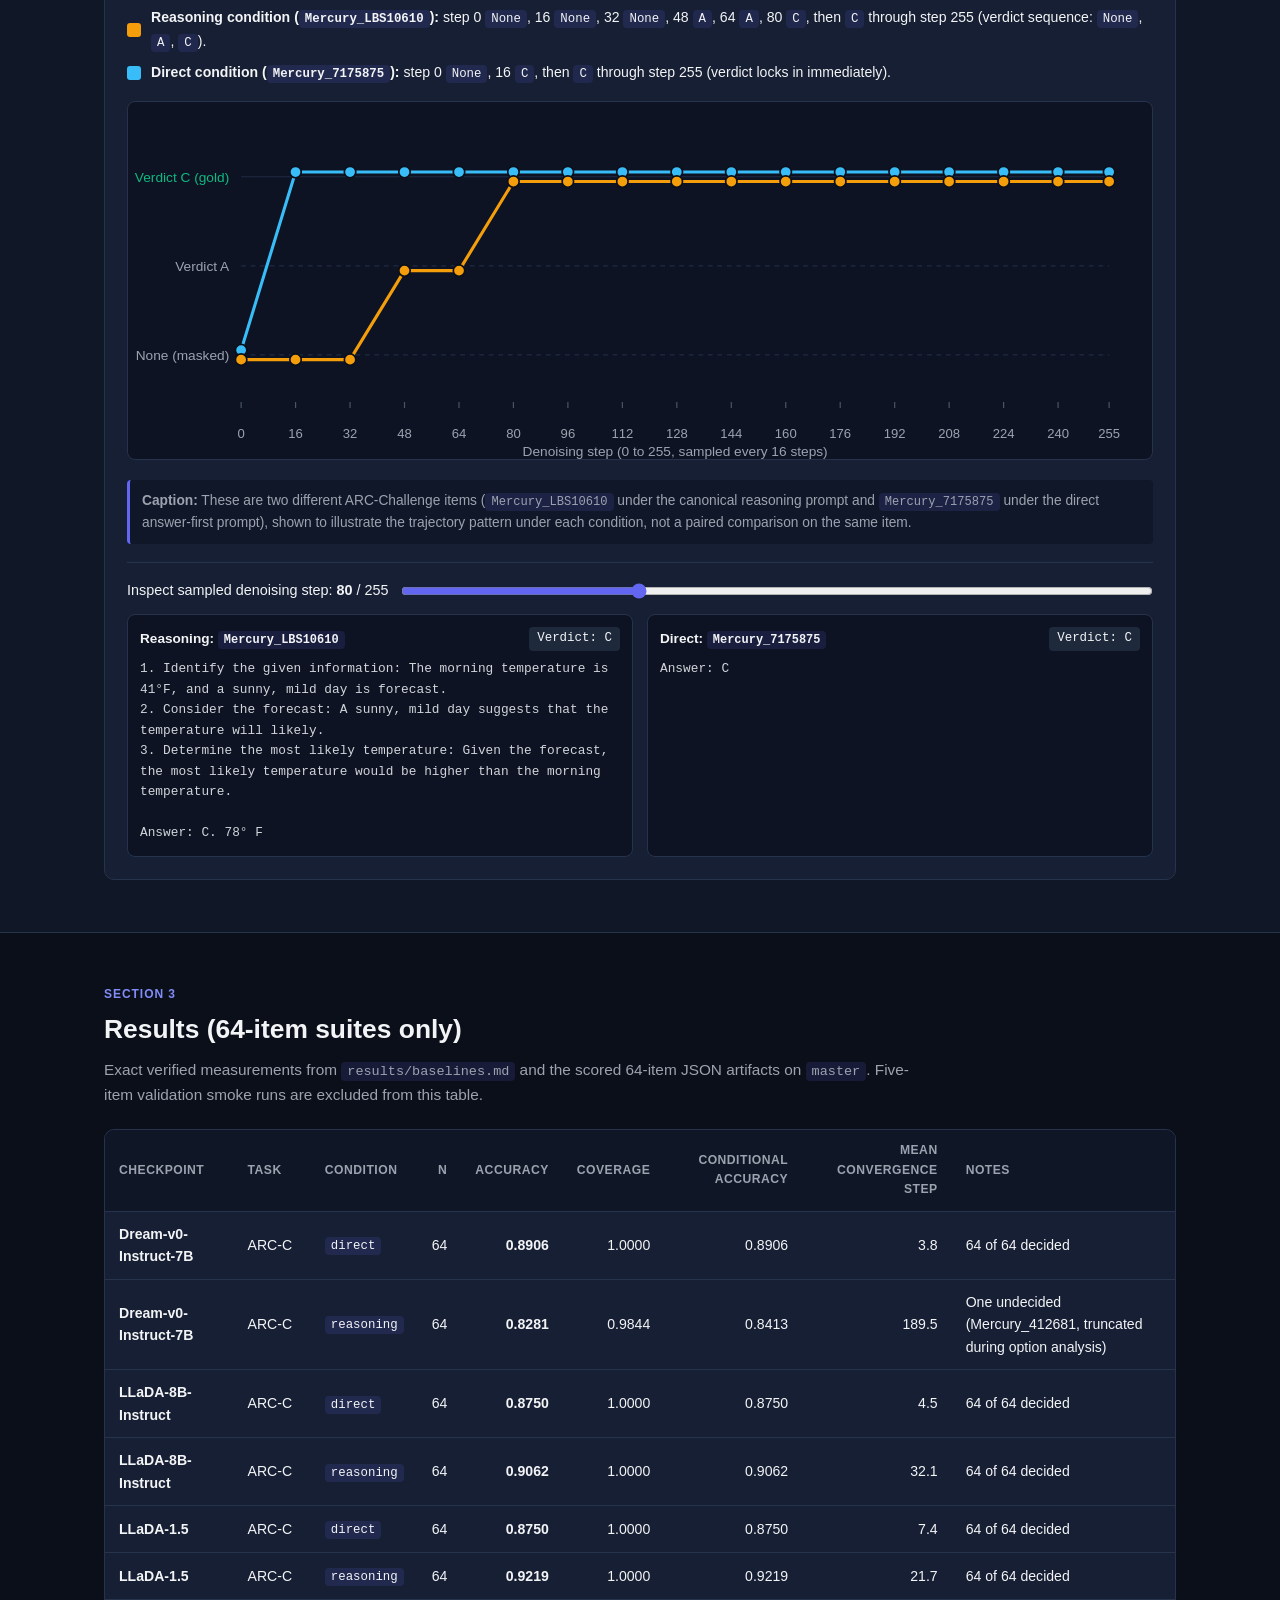
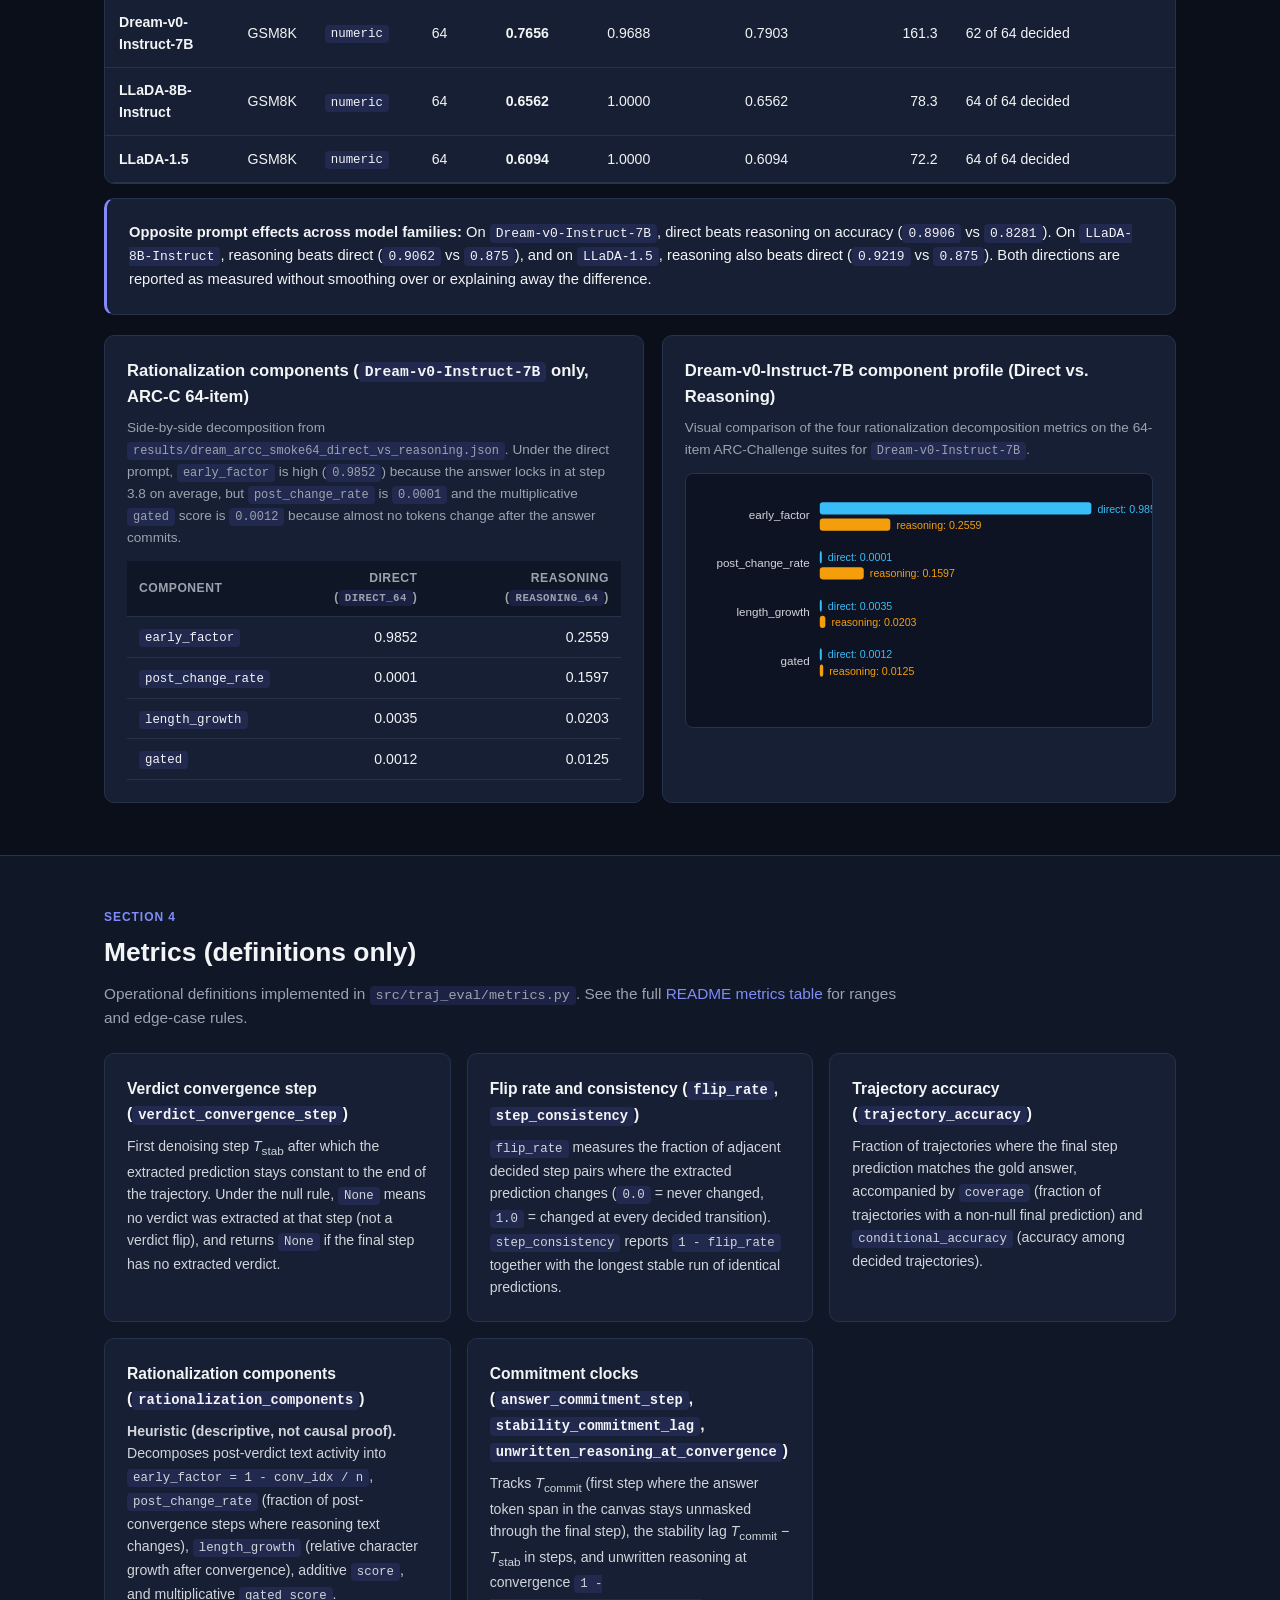
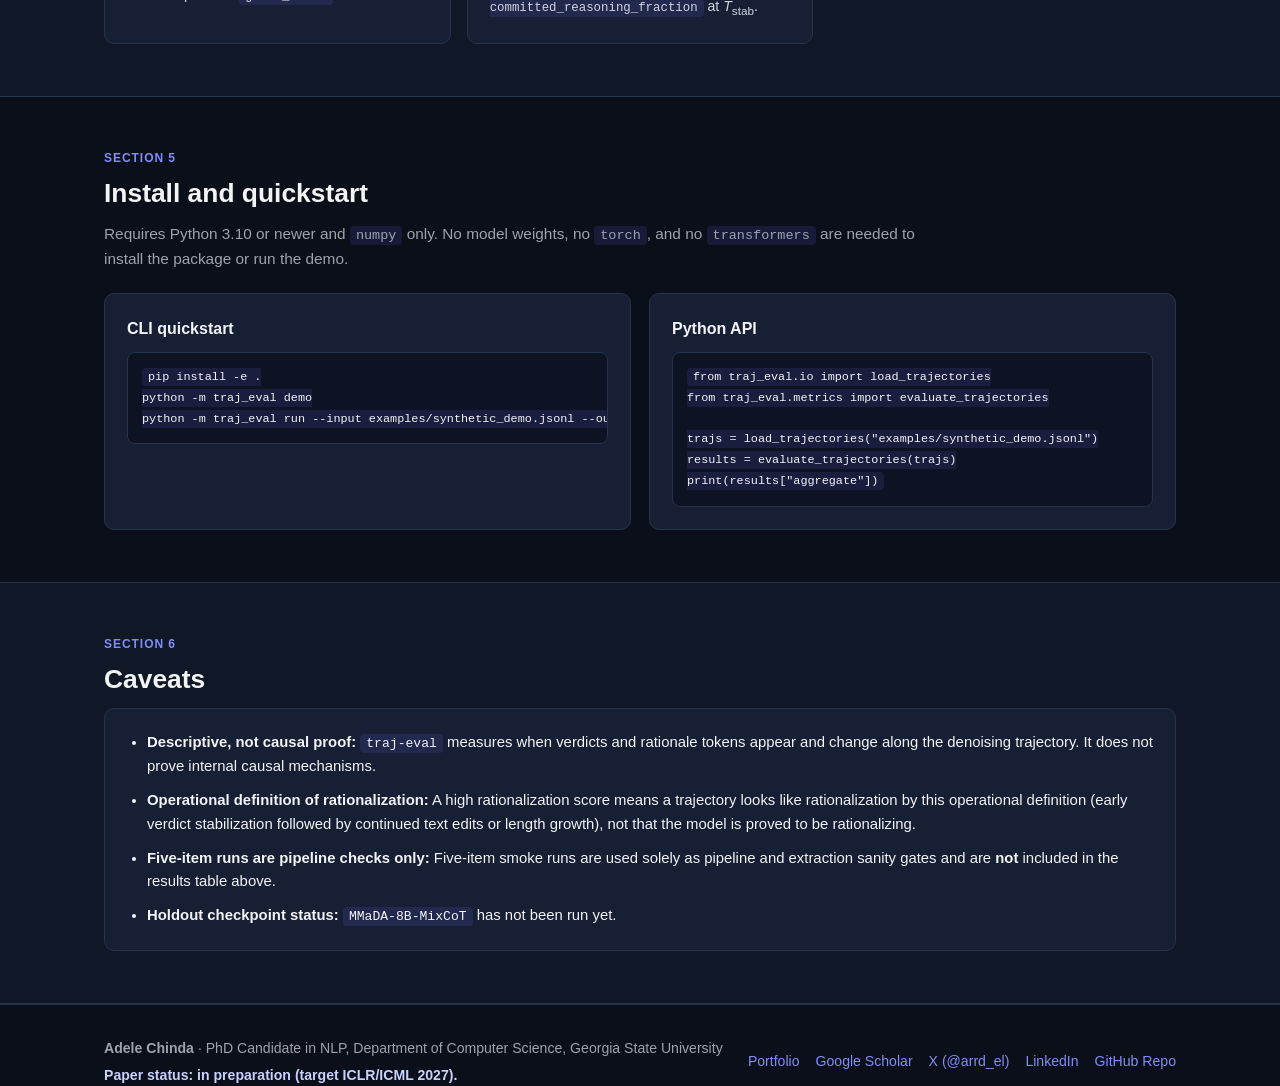
==== commit b08a075c: "fix(site): align project page with issue #29 spec and review feedback - Scope PR strictly to site/ (" ====
--- a/site/index.html
+++ b/site/index.html
@@ -3,430 +3,595 @@
 <head>
   <meta charset="UTF-8" />
   <meta name="viewport" content="width=device-width, initial-scale=1.0" />
-  <title>traj-eval · Measuring Reasoning Regimes in Masked Diffusion Language Models</title>
-  <meta name="description" content="Interactive denoising trajectory explorer and benchmark leaderboard for masked diffusion language models (Dream-7B, LLaDA-8B-Instruct, LLaDA-1.5)." />
+  <title>traj-eval: Measure reasoning in the denoising trajectory</title>
+  <meta name="description" content="Trajectory-level evaluation for masked diffusion language models. Measure reasoning in the denoising trajectory, not just final-answer accuracy." />
   <link rel="stylesheet" href="styles.css" />
 </head>
 <body>
   <header class="topbar">
     <div class="container topbar-inner">
-      <a href="#" class="brand">
+      <a href="#top" class="brand">
         <span class="brand-badge">traj-eval</span>
         <span class="brand-sub">Diffusion LM Trajectory Evaluation</span>
       </a>
-      <nav class="topnav">
-        <a href="#explorer">Trajectory Scrubber</a>
-        <a href="#leaderboard">Benchmark Table</a>
-        <a href="#regimes">Paired Regimes &amp; Scatter</a>
-        <a href="#upload">Inspect Custom JSONL</a>
-        <a href="#citation">Cite</a>
+      <nav class="topnav" aria-label="Section navigation">
+        <a href="#why-accuracy-lies">Why Accuracy Lies</a>
+        <a href="#trajectory-chart">Trajectory Chart</a>
+        <a href="#results">Results</a>
+        <a href="#metrics">Metrics</a>
+        <a href="#install">Install</a>
+        <a href="#caveats">Caveats</a>
       </nav>
     </div>
   </header>
 
-  <main>
+  <main id="top">
+    <!-- 1. HERO -->
     <section class="hero">
       <div class="container">
-        <div class="pill-row">
-          <span class="pill pill-accent">Paper 1 Companion &amp; Benchmark Suite</span>
-          <span class="pill">Dream-v0-Instruct-7B</span>
-          <span class="pill">LLaDA-8B-Instruct</span>
-          <span class="pill">LLaDA-1.5 (VRPO)</span>
-        </div>
-        <h1 class="hero-title">
-          Same Accuracy, Different Trajectory:<br />
-          <span>Measuring Reasoning Regimes in Masked Diffusion Language Models</span>
-        </h1>
-        <p class="hero-authors">
-          <strong>Adele Chinda</strong> &middot; Department of Computer Science, Georgia State University
-        </p>
-        <p class="hero-abstract">
-          Final-step accuracy treats a diffusion language model that locks in its answer at step 3 and spends 250 steps backfilling a post-hoc rationale identically to one that deliberates across the canvas before committing.
-          <strong><code>traj-eval</code></strong> instruments the full denoising trajectory <em>t = 1 &hellip; T</em> using three-clock decomposition—verdict stability (<em>T</em><sub>stab</sub>), answer token commitment (<em>T</em><sub>commit</sub>), and rationale unmasking fraction <em>F<sub>R</sub>(t)</em>—across <strong>ARC-Challenge</strong> and <strong>GSM8K</strong>.
-        </p>
-
+        <p class="eyebrow">Paper 1 Companion (In Preparation, Target ICLR/ICML 2027)</p>
+        <h1 class="hero-title">traj-eval</h1>
+        <p class="hero-tagline">
+          Measure reasoning in the denoising trajectory, not just final-answer accuracy.
+        </p>
+        <p class="hero-body">
+          Two models can have identical final-answer accuracy for very different reasons: genuine reasoning, rationalization, and oscillation. Final-step evaluation collapses the entire denoising process into a single endpoint prediction, hiding when a verdict stabilized and how the intermediate rationale developed. <code>traj-eval</code> instruments and scores the full step-by-step denoising trajectory so these reasoning regimes can be distinguished.
+        </p>
         <div class="cta-row">
-          <a class="btn btn-primary" href="#explorer">Launch Trajectory Scrubber</a>
-          <a class="btn btn-secondary" href="https://github.com/arrdel/traj-eval" target="_blank" rel="noopener">GitHub Repository</a>
-          <a class="btn btn-secondary" href="https://huggingface.co/datasets/arrdel/traj-eval-benchmarks" target="_blank" rel="noopener">Hugging Face Dataset</a>
-          <a class="btn btn-secondary" href="https://huggingface.co/spaces/arrdel/traj-eval" target="_blank" rel="noopener">Hugging Face Space</a>
-        </div>
-
-        <div class="kpi-grid">
-          <div class="kpi-card">
-            <div class="kpi-value">3 Checkpoints</div>
-            <div class="kpi-label"><code>Dream-7B</code>, <code>LLaDA-8B-Instruct</code>, <code>LLaDA-1.5</code></div>
-          </div>
-          <div class="kpi-card">
-            <div class="kpi-value">19 Suites · 651 Runs</div>
-            <div class="kpi-label">All 5-item smokes &amp; 64-item paired ARC-C / GSM8K suites</div>
-          </div>
-          <div class="kpi-card">
-            <div class="kpi-value">3 Reasoning Clocks</div>
-            <div class="kpi-label">Verdict <em>T</em><sub>stab</sub>, Commitment <em>T</em><sub>commit</sub>, Unwritten <em>U</em></div>
-          </div>
-          <div class="kpi-card">
-            <div class="kpi-value">100% Reproducible</div>
-            <div class="kpi-label">Every run linked to git SHA, GPU telemetry &amp; JSONL artifacts</div>
-          </div>
-        </div>
-      </div>
-    </section>
-
-    <!-- SECTION 1: INTERACTIVE TRAJECTORY SCRUBBER -->
-    <section id="explorer" class="section">
-      <div class="container">
-        <div class="section-header">
-          <div>
-            <span class="section-eyebrow">Interactive Denoising Player</span>
-            <h2>Step-by-Step Trajectory Scrubber (<em>t = 1 &hellip; T</em>)</h2>
-          </div>
-          <p class="section-desc">
-            Scrub through real masked diffusion denoising steps to observe when the extracted verdict stabilizes (<em>T</em><sub>stab</sub>), when the answer token span commits (<em>T</em><sub>commit</sub>), and how much rationale is written <em>after</em> the verdict is already locked in.
-          </p>
-        </div>
-
-        <div class="preset-bar">
-          <span class="preset-label">Regime Presets:</span>
-          <button class="chip-btn active" data-preset-suite="dream_arcc_smoke64_reasoning" data-preset-item="Mercury_407327">
-            Dream-7B ARC-C Reasoning (Deliberation)
-          </button>
-          <button class="chip-btn" data-preset-suite="llada_15_arcc_smoke64_reasoning" data-preset-item="Mercury_7175875">
-            LLaDA-1.5 ARC-C Reasoning (92.2% Acc Suite)
-          </button>
-          <button class="chip-btn" data-preset-suite="llada_15_gsm8k_smoke64" data-preset-item="gsm8k_0">
-            LLaDA-1.5 GSM8K (Answer-First Backfill, U=0.73)
-          </button>
-          <button class="chip-btn" data-preset-suite="dream_gsm8k_smoke64" data-preset-item="gsm8k_0">
-            Dream-7B GSM8K (Step-by-Step Numeric)
-          </button>
-          <button class="chip-btn" data-preset-suite="dream_arcc_eos_suppression_k64_smoke5" data-preset-item="Mercury_7175875">
-            Dream-7B EOS Suppression (k=64 Intervention)
-          </button>
-        </div>
-
-        <div class="card explorer-card">
-          <div class="controls-grid">
-            <div class="control-group">
-              <label for="suite-select">Benchmark Suite</label>
-              <select id="suite-select"></select>
-            </div>
-            <div class="control-group">
-              <label for="item-select">Trajectory Item ID</label>
-              <select id="item-select"></select>
-            </div>
-            <div class="control-group">
-              <label>Playback Controls</label>
-              <div class="playback-btns">
-                <button id="btn-play" class="btn btn-sm btn-primary">&#9654; Play</button>
-                <button id="btn-prev" class="btn btn-sm" title="Previous Step">&larr;</button>
-                <button id="btn-next" class="btn btn-sm" title="Next Step">&rarr;</button>
-                <button id="btn-jump-stab" class="btn btn-sm btn-outline" title="Jump to Verdict Convergence Step">Jump <em>T</em><sub>stab</sub></button>
-                <button id="btn-jump-commit" class="btn btn-sm btn-outline" title="Jump to Answer Commitment Step">Jump <em>T</em><sub>commit</sub></button>
-                <select id="speed-select" aria-label="Playback Speed">
-                  <option value="120">1x</option>
-                  <option value="55" selected>2x</option>
-                  <option value="22">4x</option>
-                </select>
-              </div>
-            </div>
-          </div>
-
-          <div class="scrubber-box">
-            <div class="scrubber-header">
-              <div class="step-readout">
-                Denoising Step <strong id="step-current">1</strong> / <span id="step-total">256</span>
-                <span id="step-phase-badge" class="badge badge-neutral">Pre-Convergence</span>
-              </div>
-              <div class="clock-markers-legend">
-                <span class="legend-dot dot-stab"></span> <em>T</em><sub>stab</sub> = <strong id="marker-tstab-val">&ndash;</strong>
-                <span class="legend-dot dot-commit"></span> <em>T</em><sub>commit</sub> = <strong id="marker-tcommit-val">&ndash;</strong>
-              </div>
-            </div>
-
-            <div class="slider-wrapper">
-              <input type="range" id="step-slider" min="1" max="256" value="1" />
-              <div id="slider-marker-stab" class="slider-marker marker-stab" title="T_stab"></div>
-              <div id="slider-marker-commit" class="slider-marker marker-commit" title="T_commit"></div>
-            </div>
-
-            <div class="barcode-label-row">
-              <span>Step-by-Step Verdict Timeline (gray = <code>null</code>/masked, green = gold match, amber = non-gold verdict)</span>
-              <span id="step-confidence-readout"></span>
-            </div>
-            <div id="verdict-barcode" class="verdict-barcode" title="Click any step along the timeline to jump"></div>
-          </div>
-
-          <div class="explorer-split">
-            <div class="canvas-pane">
-              <div class="pane-header">
-                <h3>Prompt &amp; Live Denoising Canvas</h3>
-                <div class="verdict-pills">
-                  <span class="pill-kv">Step Verdict: <strong id="live-verdict">&ndash;</strong></span>
-                  <span class="pill-kv">Gold Answer: <strong id="live-gold">&ndash;</strong></span>
-                  <span class="pill-kv">Answer Span Committed: <strong id="live-committed">&ndash;</strong></span>
-                </div>
-              </div>
-
-              <details class="prompt-Box" open>
-                <summary>Input Prompt</summary>
-                <pre id="trajectory-prompt" class="prompt-pre"></pre>
-              </details>
-
-              <div class="rationale-progress-row">
-                <span>Committed Rationale Fraction <em>F<sub>R</sub>(t)</em></span>
-                <strong id="live-fr-val">0.0%</strong>
-              </div>
-              <div class="progress-track">
-                <div id="live-fr-bar" class="progress-fill" style="width: 0%"></div>
-              </div>
-
-              <div class="canvas-output-label">
-                <span>Decoded Canvas at Step <span id="canvas-step-num">1</span></span>
-                <span class="canvas-hint">Unmasked text shown inline &middot; <code>[MASK]</code> runs collapsed as badges</span>
-              </div>
-              <div id="denoising-canvas" class="denoising-canvas"></div>
-            </div>
-
-            <div class="metrics-pane">
-              <div class="pane-header">
-                <h3>Trajectory Regime Scorecard</h3>
-                <span id="regime-classification-badge" class="badge badge-accent">Deliberative</span>
-              </div>
-
-              <div class="metric-cards-grid">
-                <div class="mini-metric">
-                  <span class="mm-label">Final / Gold</span>
-                  <span class="mm-val" id="m-final-gold">&ndash;</span>
-                  <span class="mm-sub" id="m-correct-tag">&ndash;</span>
-                </div>
-                <div class="mini-metric">
-                  <span class="mm-label">Verdict <em>T</em><sub>stab</sub></span>
-                  <span class="mm-val" id="m-tstab">&ndash;</span>
-                  <span class="mm-sub" id="m-tstab-frac">&ndash;</span>
-                </div>
-                <div class="mini-metric">
-                  <span class="mm-label">Commit <em>T</em><sub>commit</sub></span>
-                  <span class="mm-val" id="m-tcommit">&ndash;</span>
-                  <span class="mm-sub" id="m-lag">&ndash;</span>
-                </div>
-                <div class="mini-metric">
-                  <span class="mm-label">Unwritten <em>U</em> at <em>T</em><sub>stab</sub></span>
-                  <span class="mm-val" id="m-unwritten">&ndash;</span>
-                  <span class="mm-sub">1 &minus; <em>F<sub>R</sub>(T</em><sub>stab</sub><em>)</em></span>
-                </div>
-                <div class="mini-metric">
-                  <span class="mm-label">Order Gap</span>
-                  <span class="mm-val" id="m-order-gap">&ndash;</span>
-                  <span class="mm-sub">&lt; 0: answer-first backfill</span>
-                </div>
-                <div class="mini-metric">
-                  <span class="mm-label">Verdict Flip Rate</span>
-                  <span class="mm-val" id="m-flip-rate">&ndash;</span>
-                  <span class="mm-sub" id="m-consistency">&ndash;</span>
-                </div>
-              </div>
-
-              <div class="rat-breakdown">
-                <h4>Decomposed Rationalization Components</h4>
-                <div class="rat-bar-row">
-                  <div class="rat-bar-label">
-                    <span>Early Convergence Factor (<code>1 &minus; T_stab/T</code>)</span>
-                    <strong id="m-early-factor">0.0000</strong>
-                  </div>
-                  <div class="progress-track sm"><div id="bar-early-factor" class="progress-fill" style="width:0%"></div></div>
-                </div>
-                <div class="rat-bar-row">
-                  <div class="rat-bar-label">
-                    <span>Post-Convergence Change Rate</span>
-                    <strong id="m-post-change">0.0000</strong>
-                  </div>
-                  <div class="progress-track sm"><div id="bar-post-change" class="progress-fill" style="width:0%"></div></div>
-                </div>
-                <div class="rat-bar-row">
-                  <div class="rat-bar-label">
-                    <span>Post-Convergence Length Growth</span>
-                    <strong id="m-length-growth">0.0000</strong>
-                  </div>
-                  <div class="progress-track sm"><div id="bar-length-growth" class="progress-fill" style="width:0%"></div></div>
-                </div>
-                <div class="rat-scores-footer">
-                  <div>
-                    <span class="rat-score-title">Additive Score</span>
-                    <strong id="m-rat-score">0.0000</strong>
-                  </div>
-                  <div>
-                    <span class="rat-score-title">Multiplicative Gated Score</span>
-                    <strong id="m-gated-score" class="highlight-val">0.0000</strong>
-                  </div>
-                </div>
-              </div>
-            </div>
-          </div>
-        </div>
-      </div>
-    </section>
-
-    <!-- SECTION 2: BENCHMARK LEADERBOARD -->
-    <section id="leaderboard" class="section section-alt">
-      <div class="container">
-        <div class="section-header">
-          <div>
-            <span class="section-eyebrow">Pre-Registered Evaluation Suites</span>
-            <h2>Benchmark Leaderboard &amp; Trajectory Telemetry</h2>
-          </div>
-          <div class="filter-controls">
-            <select id="filter-scale" aria-label="Filter by Scale">
-              <option value="64" selected>64-Item Main Benchmark Suites (9)</option>
-              <option value="5">5-Item Validation &amp; Intervention Smokes (10)</option>
-              <option value="all">All 19 Pre-Registered Suites</option>
-            </select>
-            <select id="filter-task" aria-label="Filter by Task">
-              <option value="all" selected>All Tasks (ARC-C + GSM8K)</option>
-              <option value="arcc">ARC-Challenge Only</option>
-              <option value="gsm8k">GSM8K Only</option>
-            </select>
-          </div>
-        </div>
-
-        <div class="table-card card">
+          <a class="btn btn-primary" href="https://github.com/arrdel/traj-eval" target="_blank" rel="noopener">GitHub repo</a>
+          <a class="btn btn-secondary" href="#install">Install</a>
+          <a class="btn btn-secondary" href="#results">Results</a>
+        </div>
+      </div>
+    </section>
+
+    <!-- 2. WHY ACCURACY LIES -->
+    <section id="why-accuracy-lies" class="section">
+      <div class="container">
+        <span class="section-eyebrow">Section 1</span>
+        <h2>Why accuracy lies</h2>
+        <p class="section-intro">
+          Evaluating only the final denoised output treats three distinct trajectory behaviors as identical whenever they end on the same answer:
+        </p>
+
+        <div class="archetype-grid">
+          <div class="card archetype-card">
+            <div class="archetype-header">
+              <h3>Genuine reasoning</h3>
+              <span class="tag tag-green">Reasoning drives verdict</span>
+            </div>
+            <p>
+              The verdict changes as reasoning develops across intermediate denoising steps, then stabilizes once the derivation supports a conclusion.
+            </p>
+          </div>
+
+          <div class="card archetype-card">
+            <div class="archetype-header">
+              <h3>Rationalization</h3>
+              <span class="tag tag-amber">Verdict drives reasoning</span>
+            </div>
+            <p>
+              The verdict is fixed in the first few steps, and reasoning text is elaborated afterwards to justify the already locked-in answer.
+            </p>
+          </div>
+
+          <div class="card archetype-card">
+            <div class="archetype-header">
+              <h3>Oscillation</h3>
+              <span class="tag tag-rose">Unsettled trajectory</span>
+            </div>
+            <p>
+              The verdict flips repeatedly across denoising steps and never settles until the final step, even if the final answer happens to be right.
+            </p>
+          </div>
+        </div>
+
+        <div class="card synthetic-callout">
+          <div class="synthetic-header">
+            <div>
+              <span class="badge badge-synthetic">Synthetic Demo Only (Not Model Evidence)</span>
+              <h3>v0.1 Synthetic Benchmark (<code>examples/synthetic_demo.jsonl</code>)</h3>
+            </div>
+            <p class="synthetic-note">
+              In the built-in 15-trajectory synthetic demo (5 trajectories per archetype), every trajectory ends on the correct gold answer (final accuracy = <code>1.0000</code> for all three archetypes). Final-answer accuracy cannot tell them apart; trajectory metrics separate them cleanly. This v0.1 split is synthetic and is used for pipeline demos and unit tests, not as evidence about any real model checkpoint.
+            </p>
+          </div>
           <div class="table-scroll">
-            <table class="benchmark-table" id="leaderboard-table">
+            <table class="data-table compact-table">
               <thead>
                 <tr>
-                  <th>Model Checkpoint</th>
-                  <th>Task &amp; Condition</th>
-                  <th class="num">N</th>
+                  <th>Archetype (Synthetic v0.1)</th>
+                  <th class="num">Trajectories</th>
+                  <th class="num">Final Accuracy</th>
+                  <th class="num">Convergence Step</th>
+                  <th class="num">Flip Rate</th>
+                  <th class="num">Rationalization Score</th>
+                </tr>
+              </thead>
+              <tbody>
+                <tr>
+                  <td><strong>Genuine reasoning</strong> (<code>genuine-0..4</code>)</td>
+                  <td class="num">5</td>
+                  <td class="num">1.0000</td>
+                  <td class="num">4</td>
+                  <td class="num">0.286</td>
+                  <td class="num">0.333</td>
+                </tr>
+                <tr>
+                  <td><strong>Rationalization</strong> (<code>rationalization-0..4</code>)</td>
+                  <td class="num">5</td>
+                  <td class="num">1.0000</td>
+                  <td class="num">0</td>
+                  <td class="num">0.000</td>
+                  <td class="num">1.000</td>
+                </tr>
+                <tr>
+                  <td><strong>Oscillation</strong> (<code>oscillation-0..4</code>)</td>
+                  <td class="num">5</td>
+                  <td class="num">1.0000</td>
+                  <td class="num">7</td>
+                  <td class="num">1.000</td>
+                  <td class="num">0.037</td>
+                </tr>
+              </tbody>
+            </table>
+          </div>
+        </div>
+      </div>
+    </section>
+
+    <!-- 3. ONE TRAJECTORY, TWO CONDITIONS (CHART) -->
+    <section id="trajectory-chart" class="section section-alt">
+      <div class="container">
+        <span class="section-eyebrow">Section 2</span>
+        <h2>One trajectory, two conditions</h2>
+        <p class="section-intro">
+          Real denoising trajectories from <code>Dream-v0-Instruct-7B</code> on ARC-Challenge (64-item suites), sampled every 16 denoising steps from step <code>0</code> to step <code>255</code>:
+        </p>
+
+        <div class="card chart-card">
+          <div class="chart-legend-bar">
+            <div class="legend-item">
+              <span class="swatch swatch-reasoning"></span>
+              <span><strong>Reasoning condition (<code>Mercury_LBS10610</code>):</strong> step 0 <code>None</code>, 16 <code>None</code>, 32 <code>None</code>, 48 <code>A</code>, 64 <code>A</code>, 80 <code>C</code>, then <code>C</code> through step 255 (verdict sequence: <code>None</code>, <code>A</code>, <code>C</code>).</span>
+            </div>
+            <div class="legend-item">
+              <span class="swatch swatch-direct"></span>
+              <span><strong>Direct condition (<code>Mercury_7175875</code>):</strong> step 0 <code>None</code>, 16 <code>C</code>, then <code>C</code> through step 255 (verdict locks in immediately).</span>
+            </div>
+          </div>
+
+          <svg id="two-conditions-svg" viewBox="0 0 860 300" role="img" aria-label="Verdict over denoising steps 0 to 255 for ARC-C item Mercury_LBS10610 (reasoning) and Mercury_7175875 (direct), both Dream-v0-Instruct-7B"></svg>
+
+          <p class="chart-caption">
+            <strong>Caption:</strong> These are two different ARC-Challenge items (<code>Mercury_LBS10610</code> under the canonical reasoning prompt and <code>Mercury_7175875</code> under the direct answer-first prompt), shown to illustrate the trajectory pattern under each condition, not a paired comparison on the same item.
+          </p>
+
+          <div class="step-inspector">
+            <div class="inspector-controls">
+              <label for="sample-step-slider">
+                Inspect sampled denoising step: <strong id="sample-step-label">80</strong> / 255
+              </label>
+              <input type="range" id="sample-step-slider" min="0" max="16" step="1" value="5" />
+            </div>
+            <div class="inspector-split">
+              <div class="inspector-pane">
+                <div class="pane-head">
+                  <strong>Reasoning: <code>Mercury_LBS10610</code></strong>
+                  <span class="verdict-pill" id="reasoning-step-verdict">Verdict: C</span>
+                </div>
+                <pre class="canvas-preview" id="reasoning-step-text"></pre>
+              </div>
+              <div class="inspector-pane">
+                <div class="pane-head">
+                  <strong>Direct: <code>Mercury_7175875</code></strong>
+                  <span class="verdict-pill" id="direct-step-verdict">Verdict: C</span>
+                </div>
+                <pre class="canvas-preview" id="direct-step-text"></pre>
+              </div>
+            </div>
+          </div>
+        </div>
+      </div>
+    </section>
+
+    <!-- 4. RESULTS TABLE (64-ITEM SUITES ONLY) -->
+    <section id="results" class="section">
+      <div class="container">
+        <span class="section-eyebrow">Section 3</span>
+        <h2>Results (64-item suites only)</h2>
+        <p class="section-intro">
+          Exact verified measurements from <code>results/baselines.md</code> and the scored 64-item JSON artifacts on <code>master</code>. Five-item validation smoke runs are excluded from this table.
+        </p>
+
+        <div class="card table-card">
+          <div class="table-scroll">
+            <table class="data-table" id="results-64-table">
+              <thead>
+                <tr>
+                  <th>Checkpoint</th>
+                  <th>Task</th>
+                  <th>Condition</th>
+                  <th class="num">n</th>
                   <th class="num">Accuracy</th>
                   <th class="num">Coverage</th>
-                  <th class="num">Flip Rate</th>
-                  <th class="num">Mean <em>T</em><sub>stab</sub></th>
-                  <th class="num">Mean <em>T</em><sub>commit</sub></th>
-                  <th class="num">Unwritten <em>U</em></th>
-                  <th class="num">Order Gap</th>
-                  <th class="num">Gated Rat.</th>
-                  <th>Action</th>
+                  <th class="num">Conditional Accuracy</th>
+                  <th class="num">Mean Convergence Step</th>
+                  <th>Notes</th>
                 </tr>
               </thead>
-              <tbody id="leaderboard-tbody"></tbody>
+              <tbody id="results-64-tbody"></tbody>
             </table>
           </div>
         </div>
-      </div>
-    </section>
-
-    <!-- SECTION 3: PAIRED COMPARISONS & INTERACTIVE SCATTER -->
-    <section id="regimes" class="section">
-      <div class="container">
-        <div class="section-header">
-          <div>
-            <span class="section-eyebrow">Paired Condition Analysis</span>
-            <h2>Direct vs. Canonical Reasoning &amp; Item-Level Scatter</h2>
-          </div>
-          <p class="section-desc">
-            Paired 64-item evaluations on ARC-Challenge reveal opposite deliberation effects across model families: forcing rationale-first generation slightly hurts <code>Dream-v0-Instruct-7B</code> (&minus;6.25 pp) while improving both <code>LLaDA-8B-Instruct</code> (+3.12 pp) and VRPO-tuned <code>LLaDA-1.5</code> (+4.69 pp).
+
+        <div class="card note-card">
+          <p>
+            <strong>Opposite prompt effects across model families:</strong> On <code>Dream-v0-Instruct-7B</code>, direct beats reasoning on accuracy (<code>0.8906</code> vs <code>0.8281</code>). On <code>LLaDA-8B-Instruct</code>, reasoning beats direct (<code>0.9062</code> vs <code>0.875</code>), and on <code>LLaDA-1.5</code>, reasoning also beats direct (<code>0.9219</code> vs <code>0.875</code>). Both directions are reported as measured without smoothing over or explaining away the difference.
           </p>
         </div>
 
-        <div id="comparisons-grid" class="comparisons-grid"></div>
-
-        <div class="card scatter-card">
-          <div class="scatter-header">
-            <div>
-              <h3>Per-Trajectory Metric Explorer (Click any point to load in Scrubber)</h3>
-              <p class="section-desc">Inspect all 64 trajectories in any benchmark suite across any pair of trajectory metrics.</p>
-            </div>
-            <div class="scatter-controls">
-              <select id="scatter-suite" aria-label="Scatter Suite"></select>
-              <select id="scatter-x" aria-label="X Axis Metric">
-                <option value="convergence_step" selected>X: Verdict Convergence Step (T_stab)</option>
-                <option value="answer_commitment_step">X: Answer Commitment Step (T_commit)</option>
-                <option value="convergence_fraction">X: Convergence Fraction (T_stab / T)</option>
-                <option value="order_gap">X: Order Gap</option>
-                <option value="unwritten_reasoning_at_convergence">X: Unwritten Reasoning U</option>
-              </select>
-              <select id="scatter-y" aria-label="Y Axis Metric">
-                <option value="gated_rationalization_score" selected>Y: Gated Rationalization Score</option>
-                <option value="answer_commitment_step">Y: Answer Commitment Step (T_commit)</option>
-                <option value="unwritten_reasoning_at_convergence">Y: Unwritten Reasoning U</option>
-                <option value="post_change_rate">Y: Post-Convergence Change Rate</option>
-                <option value="flip_rate">Y: Verdict Flip Rate</option>
-                <option value="order_gap">Y: Order Gap</option>
-              </select>
-            </div>
-          </div>
-          <div class="scatter-body">
-            <svg id="scatter-svg" viewBox="0 0 760 340" role="img" aria-label="Per-trajectory metric scatter plot"></svg>
-            <div class="scatter-legend">
-              <span><i class="dot dot-correct"></i> Correct Final Verdict</span>
-              <span><i class="dot dot-wrong"></i> Incorrect / Undecided Final Verdict</span>
-              <span class="scatter-hint">Click a point to inspect its step-by-step denoising trajectory above</span>
-            </div>
-          </div>
-        </div>
-      </div>
-    </section>
-
-    <!-- SECTION 4: CLIENT-SIDE CUSTOM JSONL UPLOADER -->
-    <section id="upload" class="section section-alt">
-      <div class="container">
-        <div class="card upload-card">
-          <div class="upload-info">
-            <span class="section-eyebrow">Bring Your Own Trajectory</span>
-            <h2>Client-Side <code>.jsonl</code> Trajectory Inspector</h2>
-            <p>
-              Have a custom <code>traj-eval</code> run from <code>experiments/run_dream_arcc_smoke.py</code>?
-              Select or drop your <code>.jsonl</code> file below to parse its steps 100% locally in your browser and scrub through every denoising step in the player above.
-            </p>
-            <div class="upload-controls">
-              <label class="btn btn-primary file-label">
-                Load Custom <code>.jsonl</code> File
-                <input type="file" id="jsonl-file-input" accept=".jsonl,.json" hidden />
-              </label>
-              <span id="upload-status" class="upload-status">No custom file loaded.</span>
-            </div>
-          </div>
-        </div>
-      </div>
-    </section>
-
-    <!-- SECTION 5: CITATION & QUICKSTART -->
-    <section id="citation" class="section">
-      <div class="container">
-        <div class="citation-grid">
+        <div class="dream-rat-grid">
           <div class="card">
-            <h3>Reproduce or Score Runs via CLI</h3>
-            <pre class="code-block"><code># 1. Install traj-eval in editable mode (zero heavy deps for scoring)
-pip install -e ".[dev]"
-pytest -q
-
-# 2. Score any trajectory JSONL &amp; compare paired conditions
-traj-eval score results/llada_15_arcc_smoke64_reasoning.jsonl \
-  --compare results/llada_15_arcc_smoke64_direct.jsonl \
-  --label-base direct_64 --label-target reasoning_64</code></pre>
-          </div>
+            <h3>Rationalization components (<code>Dream-v0-Instruct-7B</code> only, ARC-C 64-item)</h3>
+            <p class="sub-note">
+              Side-by-side decomposition from <code>results/dream_arcc_smoke64_direct_vs_reasoning.json</code>. Under the direct prompt, <code>early_factor</code> is high (<code>0.9852</code>) because the answer locks in at step 3.8 on average, but <code>post_change_rate</code> is <code>0.0001</code> and the multiplicative <code>gated</code> score is <code>0.0012</code> because almost no tokens change after the answer commits.
+            </p>
+            <div class="table-scroll">
+              <table class="data-table compact-table" id="dream-rat-table">
+                <thead>
+                  <tr>
+                    <th>Component</th>
+                    <th class="num">Direct (<code>direct_64</code>)</th>
+                    <th class="num">Reasoning (<code>reasoning_64</code>)</th>
+                  </tr>
+                </thead>
+                <tbody id="dream-rat-tbody"></tbody>
+              </table>
+            </div>
+          </div>
+
           <div class="card">
-            <h3>BibTeX Citation</h3>
-            <pre class="code-block"><code>@article{chinda2026trajeval,
-  title   = {Same Accuracy, Different Trajectory: Measuring Reasoning Regimes in Masked Diffusion Language Models},
-  author  = {Chinda, Adele},
-  year    = {2026},
-  journal = {Georgia State University Preprint},
-  url     = {https://github.com/arrdel/traj-eval}
-}</code></pre>
-          </div>
+            <h3>Dream-v0-Instruct-7B component profile (Direct vs. Reasoning)</h3>
+            <p class="sub-note">
+              Visual comparison of the four rationalization decomposition metrics on the 64-item ARC-Challenge suites for <code>Dream-v0-Instruct-7B</code>.
+            </p>
+            <svg id="dream-rat-svg" viewBox="0 0 460 250" role="img" aria-label="Dream-v0-Instruct-7B ARC-C 64-item rationalization components side by side"></svg>
+          </div>
+        </div>
+      </div>
+    </section>
+
+    <!-- 5. METRICS -->
+    <section id="metrics" class="section section-alt">
+      <div class="container">
+        <span class="section-eyebrow">Section 4</span>
+        <h2>Metrics (definitions only)</h2>
+        <p class="section-intro">
+          Operational definitions implemented in <code>src/traj_eval/metrics.py</code>. See the full <a href="https://github.com/arrdel/traj-eval#metrics" target="_blank" rel="noopener">README metrics table</a> for ranges and edge-case rules.
+        </p>
+
+        <div class="metrics-grid">
+          <div class="card metric-def-card">
+            <h3>Verdict convergence step (<code>verdict_convergence_step</code>)</h3>
+            <p>
+              First denoising step <em>T</em><sub>stab</sub> after which the extracted prediction stays constant to the end of the trajectory. Under the null rule, <code>None</code> means no verdict was extracted at that step (not a verdict flip), and returns <code>None</code> if the final step has no extracted verdict.
+            </p>
+          </div>
+
+          <div class="card metric-def-card">
+            <h3>Flip rate and consistency (<code>flip_rate</code>, <code>step_consistency</code>)</h3>
+            <p>
+              <code>flip_rate</code> measures the fraction of adjacent decided step pairs where the extracted prediction changes (<code>0.0</code> = never changed, <code>1.0</code> = changed at every decided transition). <code>step_consistency</code> reports <code>1 - flip_rate</code> together with the longest stable run of identical predictions.
+            </p>
+          </div>
+
+          <div class="card metric-def-card">
+            <h3>Trajectory accuracy (<code>trajectory_accuracy</code>)</h3>
+            <p>
+              Fraction of trajectories where the final step prediction matches the gold answer, accompanied by <code>coverage</code> (fraction of trajectories with a non-null final prediction) and <code>conditional_accuracy</code> (accuracy among decided trajectories).
+            </p>
+          </div>
+
+          <div class="card metric-def-card">
+            <h3>Rationalization components (<code>rationalization_components</code>)</h3>
+            <p>
+              <strong>Heuristic (descriptive, not causal proof).</strong> Decomposes post-verdict text activity into <code>early_factor = 1 - conv_idx / n</code>, <code>post_change_rate</code> (fraction of post-convergence steps where reasoning text changes), <code>length_growth</code> (relative character growth after convergence), additive <code>score</code>, and multiplicative <code>gated_score</code>.
+            </p>
+          </div>
+
+          <div class="card metric-def-card">
+            <h3>Commitment clocks (<code>answer_commitment_step</code>, <code>stability_commitment_lag</code>, <code>unwritten_reasoning_at_convergence</code>)</h3>
+            <p>
+              Tracks <em>T</em><sub>commit</sub> (first step where the answer token span in the canvas stays unmasked through the final step), the stability lag <em>T</em><sub>commit</sub> &minus; <em>T</em><sub>stab</sub> in steps, and unwritten reasoning at convergence <code>1 - committed_reasoning_fraction</code> at <em>T</em><sub>stab</sub>.
+            </p>
+          </div>
+        </div>
+      </div>
+    </section>
+
+    <!-- 6. INSTALL AND QUICKSTART -->
+    <section id="install" class="section">
+      <div class="container">
+        <span class="section-eyebrow">Section 5</span>
+        <h2>Install and quickstart</h2>
+        <p class="section-intro">
+          Requires Python 3.10 or newer and <code>numpy</code> only. No model weights, no <code>torch</code>, and no <code>transformers</code> are needed to install the package or run the demo.
+        </p>
+
+        <div class="install-grid">
+          <div class="card">
+            <h3>CLI quickstart</h3>
+            <pre class="code-block"><code>pip install -e .
+python -m traj_eval demo
+python -m traj_eval run --input examples/synthetic_demo.jsonl --output results.json</code></pre>
+          </div>
+
+          <div class="card">
+            <h3>Python API</h3>
+            <pre class="code-block"><code>from traj_eval.io import load_trajectories
+from traj_eval.metrics import evaluate_trajectories
+
+trajs = load_trajectories("examples/synthetic_demo.jsonl")
+results = evaluate_trajectories(trajs)
+print(results["aggregate"])</code></pre>
+          </div>
+        </div>
+      </div>
+    </section>
+
+    <!-- 7. CAVEATS -->
+    <section id="caveats" class="section section-alt">
+      <div class="container">
+        <span class="section-eyebrow">Section 6</span>
+        <h2>Caveats</h2>
+        <div class="card caveats-card">
+          <ul class="caveats-list">
+            <li>
+              <strong>Descriptive, not causal proof:</strong> <code>traj-eval</code> measures when verdicts and rationale tokens appear and change along the denoising trajectory. It does not prove internal causal mechanisms.
+            </li>
+            <li>
+              <strong>Operational definition of rationalization:</strong> A high rationalization score means a trajectory looks like rationalization by this operational definition (early verdict stabilization followed by continued text edits or length growth), not that the model is proved to be rationalizing.
+            </li>
+            <li>
+              <strong>Five-item runs are pipeline checks only:</strong> Five-item smoke runs are used solely as pipeline and extraction sanity gates and are <strong>not</strong> included in the results table above.
+            </li>
+            <li>
+              <strong>Holdout checkpoint status:</strong> <code>MMaDA-8B-MixCoT</code> has not been run yet.
+            </li>
+          </ul>
         </div>
       </div>
     </section>
   </main>
 
+  <!-- 8. FOOTER -->
   <footer class="footer">
     <div class="container footer-inner">
-      <span><strong>traj-eval</strong> &middot; MIT License &middot; Adele Chinda (Georgia State University)</span>
-      <span>Built for GitHub Pages &amp; Hugging Face Spaces</span>
+      <div class="footer-left">
+        <p><strong>Adele Chinda</strong> &middot; PhD Candidate in NLP, Department of Computer Science, Georgia State University</p>
+        <p class="footer-status">Paper status: in preparation (target ICLR/ICML 2027).</p>
+      </div>
+      <div class="footer-links">
+        <a href="https://arrdel.github.io/portfolio" target="_blank" rel="noopener">Portfolio</a>
+        <a href="https://scholar.google.com/scholar?q=Adele+Chinda" target="_blank" rel="noopener">Google Scholar</a>
+        <a href="https://x.com/arrd_el" target="_blank" rel="noopener">X (@arrd_el)</a>
+        <a href="https://www.linkedin.com/in/adele-chinda" target="_blank" rel="noopener">LinkedIn</a>
+        <a href="https://github.com/arrdel/traj-eval" target="_blank" rel="noopener">GitHub Repo</a>
+      </div>
     </div>
   </footer>
 
+  <!-- EMBEDDED VERIFIED DATA (NO BUILD STEP REQUIRED) -->
+  <script id="page-data" type="application/json">
+{
+  "trajectory_comparison": {
+    "sampled_steps": [0, 16, 32, 48, 64, 80, 96, 112, 128, 144, 160, 176, 192, 208, 224, 240, 255],
+    "reasoning": {
+      "id": "Mercury_LBS10610",
+      "model": "Dream-v0-Instruct-7B",
+      "condition": "reasoning",
+      "gold_answer": "C",
+      "source_file": "results/dream_arcc_smoke64_reasoning.jsonl",
+      "verdicts": [null, null, null, "A", "A", "C", "C", "C", "C", "C", "C", "C", "C", "C", "C", "C", "C"],
+      "texts": [
+        "[all 256 canvas tokens masked]",
+        "1. Identify the given information: The morning temperature is 41°F,",
+        "1. Identify the given information: The morning temperature is 41°F, and a sunny, mild day is forecast.\n2. Consider the:,",
+        "1. Identify the given information: The morning temperature is 41°F, and a sunny, mild day is forecast.\n2. Consider the forecast: A sunny, mild day suggests that the temperature will likely.\n3.",
+        "1. Identify the given information: The morning temperature is 41°F, and a sunny, mild day is forecast.\n2. Consider the forecast: A sunny, mild day suggests that the temperature will likely.\n3. the most likely temperature: Given the forecast, the most likely temperature would be higher",
+        "1. Identify the given information: The morning temperature is 41°F, and a sunny, mild day is forecast.\n2. Consider the forecast: A sunny, mild day suggests that the temperature will likely.\n3. Determine the most likely temperature: Given the forecast, the most likely temperature would be higher than the morning temperature.\n\nAnswer: C. 78° F",
+        "1. Identify the given information: The morning temperature is 41°F, and a sunny, mild day is forecast.\n2. Consider the forecast: A sunny, mild day suggests that the temperature will likely.\n3. Determine the most likely temperature: Given the forecast, the most likely temperature would be higher than the morning temperature.\n\nAnswer: C. 78° F",
+        "1. Identify the given information: The morning temperature is 41°F, and a sunny, mild day is forecast.\n2. Consider the forecast: A sunny, mild day suggests that the temperature will likely.\n3. Determine the most likely temperature: Given the forecast, the most likely temperature would be higher than the morning temperature.\n\nAnswer: C. 78° F",
+        "1. Identify the given information: The morning temperature is 41°F, and a sunny, mild day is forecast.\n2. Consider the forecast: A sunny, mild day suggests that the temperature will likely.\n3. Determine the most likely temperature: Given the forecast, the most likely temperature would be higher than the morning temperature.\n\nAnswer: C. 78° F",
+        "1. Identify the given information: The morning temperature is 41°F, and a sunny, mild day is forecast.\n2. Consider the forecast: A sunny, mild day suggests that the temperature will likely.\n3. Determine the most likely temperature: Given the forecast, the most likely temperature would be higher than the morning temperature.\n\nAnswer: C. 78° F",
+        "1. Identify the given information: The morning temperature is 41°F, and a sunny, mild day is forecast.\n2. Consider the forecast: A sunny, mild day suggests that the temperature will likely.\n3. Determine the most likely temperature: Given the forecast, the most likely temperature would be higher than the morning temperature.\n\nAnswer: C. 78° F",
+        "1. Identify the given information: The morning temperature is 41°F, and a sunny, mild day is forecast.\n2. Consider the forecast: A sunny, mild day suggests that the temperature will likely.\n3. Determine the most likely temperature: Given the forecast, the most likely temperature would be higher than the morning temperature.\n\nAnswer: C. 78° F",
+        "1. Identify the given information: The morning temperature is 41°F, and a sunny, mild day is forecast.\n2. Consider the forecast: A sunny, mild day suggests that the temperature will likely.\n3. Determine the most likely temperature: Given the forecast, the most likely temperature would be higher than the morning temperature.\n\nAnswer: C. 78° F",
+        "1. Identify the given information: The morning temperature is 41°F, and a sunny, mild day is forecast.\n2. Consider the forecast: A sunny, mild day suggests that the temperature will likely.\n3. Determine the most likely temperature: Given the forecast, the most likely temperature would be higher than the morning temperature.\n\nAnswer: C. 78° F",
+        "1. Identify the given information: The morning temperature is 41°F, and a sunny, mild day is forecast.\n2. Consider the forecast: A sunny, mild day suggests that the temperature will likely.\n3. Determine the most likely temperature: Given the forecast, the most likely temperature would be higher than the morning temperature.\n\nAnswer: C. 78° F",
+        "1. Identify the given information: The morning temperature is 41°F, and a sunny, mild day is forecast.\n2. Consider the forecast: A sunny, mild day suggests that the temperature will likely.\n3. Determine the most likely temperature: Given the forecast, the most likely temperature would be higher than the morning temperature.\n\nAnswer: C. 78° F",
+        "1. Identify the given information: The morning temperature is 41°F, and a sunny, mild day is forecast.\n2. Consider the forecast: A sunny, mild day suggests that the temperature will likely increase.\n3. Determine the most likely temperature: Given the forecast, the most likely temperature would be higher than the morning temperature.\n\nAnswer: C. 78° F"
+      ]
+    },
+    "direct": {
+      "id": "Mercury_7175875",
+      "model": "Dream-v0-Instruct-7B",
+      "condition": "direct",
+      "gold_answer": "C",
+      "source_file": "results/dream_arcc_smoke64_direct.jsonl",
+      "verdicts": [null, "C", "C", "C", "C", "C", "C", "C", "C", "C", "C", "C", "C", "C", "C", "C", "C"],
+      "texts": [
+        "[all 256 canvas tokens masked]",
+        "Answer: C",
+        "Answer: C",
+        "Answer: C",
+        "Answer: C",
+        "Answer: C",
+        "Answer: C",
+        "Answer: C",
+        "Answer: C",
+        "Answer: C",
+        "Answer: C",
+        "Answer: C",
+        "Answer: C",
+        "Answer: C",
+        "Answer: C",
+        "Answer: C",
+        "Answer: C"
+      ]
+    }
+  },
+  "results_64": [
+    {
+      "suite_id": "dream_arcc_smoke64_direct",
+      "model": "Dream-v0-Instruct-7B",
+      "task": "ARC-C",
+      "condition": "direct",
+      "n": 64,
+      "accuracy": 0.8906,
+      "coverage": 1.0,
+      "conditional_accuracy": 0.8906,
+      "mean_convergence_step": 3.8,
+      "note": "64 of 64 decided",
+      "source_file": "results/dream_arcc_smoke64_direct_results.json"
+    },
+    {
+      "suite_id": "dream_arcc_smoke64_reasoning",
+      "model": "Dream-v0-Instruct-7B",
+      "task": "ARC-C",
+      "condition": "reasoning",
+      "n": 64,
+      "accuracy": 0.8281,
+      "coverage": 0.9844,
+      "conditional_accuracy": 0.8413,
+      "mean_convergence_step": 189.5,
+      "note": "One undecided (Mercury_412681, truncated during option analysis)",
+      "source_file": "results/dream_arcc_smoke64_reasoning_results.json"
+    },
+    {
+      "suite_id": "llada_instruct_arcc_smoke64_direct",
+      "model": "LLaDA-8B-Instruct",
+      "task": "ARC-C",
+      "condition": "direct",
+      "n": 64,
+      "accuracy": 0.875,
+      "coverage": 1.0,
+      "conditional_accuracy": 0.875,
+      "mean_convergence_step": 4.5,
+      "note": "64 of 64 decided",
+      "source_file": "results/llada_instruct_arcc_smoke64_direct_results.json"
+    },
+    {
+      "suite_id": "llada_instruct_arcc_smoke64_reasoning",
+      "model": "LLaDA-8B-Instruct",
+      "task": "ARC-C",
+      "condition": "reasoning",
+      "n": 64,
+      "accuracy": 0.9062,
+      "coverage": 1.0,
+      "conditional_accuracy": 0.9062,
+      "mean_convergence_step": 32.1,
+      "note": "64 of 64 decided",
+      "source_file": "results/llada_instruct_arcc_smoke64_reasoning_results.json"
+    },
+    {
+      "suite_id": "llada_15_arcc_smoke64_direct",
+      "model": "LLaDA-1.5",
+      "task": "ARC-C",
+      "condition": "direct",
+      "n": 64,
+      "accuracy": 0.875,
+      "coverage": 1.0,
+      "conditional_accuracy": 0.875,
+      "mean_convergence_step": 7.4,
+      "note": "64 of 64 decided",
+      "source_file": "results/llada_15_arcc_smoke64_direct_results.json"
+    },
+    {
+      "suite_id": "llada_15_arcc_smoke64_reasoning",
+      "model": "LLaDA-1.5",
+      "task": "ARC-C",
+      "condition": "reasoning",
+      "n": 64,
+      "accuracy": 0.9219,
+      "coverage": 1.0,
+      "conditional_accuracy": 0.9219,
+      "mean_convergence_step": 21.7,
+      "note": "64 of 64 decided",
+      "source_file": "results/llada_15_arcc_smoke64_reasoning_results.json"
+    },
+    {
+      "suite_id": "dream_gsm8k_smoke64",
+      "model": "Dream-v0-Instruct-7B",
+      "task": "GSM8K",
+      "condition": "numeric",
+      "n": 64,
+      "accuracy": 0.7656,
+      "coverage": 0.9688,
+      "conditional_accuracy": 0.7903,
+      "mean_convergence_step": 161.3,
+      "note": "62 of 64 decided",
+      "source_file": "results/dream_gsm8k_smoke64_results.json"
+    },
+    {
+      "suite_id": "llada_instruct_gsm8k_smoke64",
+      "model": "LLaDA-8B-Instruct",
+      "task": "GSM8K",
+      "condition": "numeric",
+      "n": 64,
+      "accuracy": 0.6562,
+      "coverage": 1.0,
+      "conditional_accuracy": 0.6562,
+      "mean_convergence_step": 78.3,
+      "note": "64 of 64 decided",
+      "source_file": "results/llada_instruct_gsm8k_smoke64_results.json"
+    },
+    {
+      "suite_id": "llada_15_gsm8k_smoke64",
+      "model": "LLaDA-1.5",
+      "task": "GSM8K",
+      "condition": "numeric",
+      "n": 64,
+      "accuracy": 0.6094,
+      "coverage": 1.0,
+      "conditional_accuracy": 0.6094,
+      "mean_convergence_step": 72.2,
+      "note": "64 of 64 decided",
+      "source_file": "results/llada_15_gsm8k_smoke64_results.json"
+    }
+  ],
+  "dream_rationalization_side_by_side": {
+    "source_file": "results/dream_arcc_smoke64_direct_vs_reasoning.json",
+    "components": [
+      {
+        "key": "early_factor",
+        "label": "early_factor",
+        "direct": 0.9852,
+        "reasoning": 0.2559
+      },
+      {
+        "key": "post_change_rate",
+        "label": "post_change_rate",
+        "direct": 0.0001,
+        "reasoning": 0.1597
+      },
+      {
+        "key": "length_growth",
+        "label": "length_growth",
+        "direct": 0.0035,
+        "reasoning": 0.0203
+      },
+      {
+        "key": "gated",
+        "label": "gated",
+        "direct": 0.0012,
+        "reasoning": 0.0125
+      }
+    ]
+  }
+}
+  </script>
   <script src="app.js"></script>
 </body>
 </html>
--- a/site/styles.css
+++ b/site/styles.css
@@ -1,17 +1,18 @@
 :root {
   --bg: #0b0f19;
-  --bg-alt: #111827;
+  --bg-alt: #101726;
   --card: #161f33;
   --card-border: #26334d;
   --text: #f3f4f6;
   --text-muted: #9ca3af;
   --accent: #6366f1;
   --accent-light: #818cf8;
-  --success: #10b981;
-  --warn: #f59e0b;
-  --danger: #ef4444;
+  --direct-color: #38bdf8;
+  --reasoning-color: #f59e0b;
+  --green: #10b981;
+  --rose: #f43f5e;
   --code-bg: #0d1322;
-  --radius: 12px;
+  --radius: 10px;
 }
 
 * {
@@ -32,7 +33,7 @@
 }
 
 .container {
-  max-width: 1240px;
+  max-width: 1120px;
   margin: 0 auto;
   padding: 0 24px;
 }
@@ -42,21 +43,25 @@
   text-decoration: none;
 }
 
+a:hover {
+  text-decoration: underline;
+}
+
 code {
   font-family: ui-monospace, SFMono-Regular, Menlo, Monaco, Consolas, monospace;
-  font-size: 0.9em;
+  font-size: 0.88em;
   background: rgba(99, 102, 241, 0.14);
   padding: 2px 6px;
-  border-radius: 5px;
-}
-
-/* Topbar */
+  border-radius: 4px;
+}
+
+/* Header */
 .topbar {
   position: sticky;
   top: 0;
-  z-index: 50;
-  background: rgba(11, 15, 25, 0.88);
-  backdrop-filter: blur(12px);
+  z-index: 40;
+  background: rgba(11, 15, 25, 0.9);
+  backdrop-filter: blur(10px);
   border-bottom: 1px solid var(--card-border);
 }
 
@@ -64,7 +69,7 @@
   display: flex;
   align-items: center;
   justify-content: space-between;
-  height: 64px;
+  height: 60px;
 }
 
 .brand {
@@ -73,31 +78,32 @@
   gap: 10px;
   color: var(--text);
   font-weight: 600;
+  text-decoration: none;
 }
 
 .brand-badge {
-  background: linear-gradient(135deg, #6366f1, #3b82f6);
+  background: var(--accent);
   color: #fff;
-  padding: 4px 10px;
+  padding: 3px 9px;
   border-radius: 6px;
   font-family: ui-monospace, SFMono-Regular, Menlo, monospace;
-  font-size: 0.95rem;
+  font-size: 0.92rem;
 }
 
 .brand-sub {
-  font-size: 0.9rem;
+  font-size: 0.88rem;
   color: var(--text-muted);
 }
 
 .topnav {
   display: flex;
-  gap: 20px;
-  font-size: 0.92rem;
+  gap: 18px;
+  font-size: 0.88rem;
 }
 
 .topnav a {
   color: var(--text-muted);
-  transition: color 0.15s;
+  text-decoration: none;
 }
 
 .topnav a:hover {
@@ -106,137 +112,81 @@
 
 /* Hero */
 .hero {
-  padding: 64px 0 48px;
+  padding: 64px 0 52px;
   border-bottom: 1px solid var(--card-border);
-  background: radial-gradient(circle at 50% 0%, rgba(99, 102, 241, 0.16), transparent 65%);
-}
-
-.pill-row {
-  display: flex;
-  flex-wrap: wrap;
-  gap: 8px;
-  margin-bottom: 20px;
-}
-
-.pill {
+  background: radial-gradient(circle at 50% 0%, rgba(99, 102, 241, 0.14), transparent 65%);
+}
+
+.eyebrow {
   font-size: 0.8rem;
-  padding: 4px 12px;
-  border-radius: 999px;
-  background: var(--card);
-  border: 1px solid var(--card-border);
-  color: var(--text-muted);
-}
-
-.pill-accent {
-  background: rgba(99, 102, 241, 0.18);
-  border-color: rgba(99, 102, 241, 0.45);
-  color: #c7d2fe;
-  font-weight: 600;
+  font-weight: 600;
+  text-transform: uppercase;
+  letter-spacing: 0.06em;
+  color: var(--accent-light);
+  margin-bottom: 10px;
 }
 
 .hero-title {
-  font-size: clamp(1.9rem, 3.6vw, 2.85rem);
-  line-height: 1.18;
+  font-size: clamp(2.2rem, 4vw, 3.1rem);
   font-weight: 800;
   letter-spacing: -0.02em;
-  margin-bottom: 14px;
-}
-
-.hero-title span {
-  background: linear-gradient(90deg, #a5b4fc, #60a5fa, #34d399);
-  -webkit-background-clip: text;
-  -webkit-text-fill-color: transparent;
-}
-
-.hero-authors {
-  font-size: 1.05rem;
-  color: var(--text-muted);
-  margin-bottom: 18px;
-}
-
-.hero-abstract {
-  max-width: 920px;
+  font-family: ui-monospace, SFMono-Regular, Menlo, monospace;
+  margin-bottom: 8px;
+}
+
+.hero-tagline {
+  font-size: clamp(1.2rem, 2.2vw, 1.55rem);
+  font-weight: 600;
+  color: #c7d2fe;
+  margin-bottom: 16px;
+}
+
+.hero-body {
+  max-width: 820px;
   color: #d1d5db;
-  font-size: 1.04rem;
-  margin-bottom: 28px;
+  font-size: 1.02rem;
+  margin-bottom: 24px;
 }
 
 .cta-row {
   display: flex;
   flex-wrap: wrap;
   gap: 12px;
-  margin-bottom: 36px;
 }
 
 .btn {
   display: inline-flex;
   align-items: center;
   justify-content: center;
-  gap: 6px;
-  padding: 10px 18px;
+  padding: 9px 18px;
   border-radius: 8px;
   font-weight: 600;
   font-size: 0.92rem;
-  cursor: pointer;
   border: 1px solid var(--card-border);
+  text-decoration: none;
+  transition: border-color 0.15s, transform 0.15s;
+}
+
+.btn:hover {
+  border-color: var(--accent-light);
+  text-decoration: none;
+  transform: translateY(-1px);
+}
+
+.btn-primary {
+  background: var(--accent);
+  border-color: var(--accent);
+  color: #fff;
+}
+
+.btn-secondary {
   background: var(--card);
   color: var(--text);
-  transition: all 0.15s ease;
-}
-
-.btn:hover {
-  border-color: var(--accent-light);
-  transform: translateY(-1px);
-}
-
-.btn-primary {
-  background: linear-gradient(135deg, #6366f1, #4f46e5);
-  border-color: #6366f1;
-  color: #fff;
-}
-
-.btn-secondary {
-  background: #1e293b;
-}
-
-.btn-outline {
-  background: transparent;
-  border-color: #3b4c6b;
-}
-
-.btn-sm {
-  padding: 6px 11px;
-  font-size: 0.82rem;
-}
-
-.kpi-grid {
-  display: grid;
-  grid-template-columns: repeat(auto-fit, minmax(230px, 1fr));
-  gap: 16px;
-}
-
-.kpi-card {
-  background: rgba(22, 31, 51, 0.8);
-  border: 1px solid var(--card-border);
-  border-radius: var(--radius);
-  padding: 16px 18px;
-}
-
-.kpi-value {
-  font-size: 1.25rem;
-  font-weight: 700;
-  color: #fff;
-  margin-bottom: 4px;
-}
-
-.kpi-label {
-  font-size: 0.85rem;
-  color: var(--text-muted);
 }
 
 /* Sections */
 .section {
-  padding: 56px 0;
+  padding: 52px 0;
 }
 
 .section-alt {
@@ -245,570 +195,143 @@
   border-bottom: 1px solid var(--card-border);
 }
 
-.section-header {
-  display: flex;
-  flex-wrap: wrap;
-  justify-content: space-between;
-  align-items: flex-end;
-  gap: 16px;
-  margin-bottom: 24px;
-}
-
 .section-eyebrow {
   display: block;
+  font-size: 0.75rem;
+  font-weight: 700;
   text-transform: uppercase;
   letter-spacing: 0.08em;
-  font-size: 0.76rem;
-  font-weight: 700;
   color: var(--accent-light);
   margin-bottom: 4px;
 }
 
-.section-header h2 {
+.section h2 {
   font-size: 1.65rem;
   font-weight: 700;
-}
-
-.section-desc {
-  max-width: 560px;
-  font-size: 0.92rem;
-  color: var(--text-muted);
+  margin-bottom: 8px;
+}
+
+.section-intro {
+  max-width: 820px;
+  color: var(--text-muted);
+  font-size: 0.96rem;
+  margin-bottom: 22px;
 }
 
 .card {
   background: var(--card);
   border: 1px solid var(--card-border);
   border-radius: var(--radius);
-  padding: 24px;
-}
-
-/* Presets */
-.preset-bar {
-  display: flex;
-  flex-wrap: wrap;
-  align-items: center;
-  gap: 8px;
-  margin-bottom: 16px;
-}
-
-.preset-label {
-  font-size: 0.85rem;
-  font-weight: 600;
-  color: var(--text-muted);
-  margin-right: 4px;
-}
-
-.chip-btn {
-  background: #1a243b;
-  border: 1px solid var(--card-border);
-  color: #d1d5db;
-  padding: 6px 13px;
-  border-radius: 999px;
-  font-size: 0.82rem;
-  cursor: pointer;
-  transition: all 0.15s;
-}
-
-.chip-btn:hover,
-.chip-btn.active {
-  background: rgba(99, 102, 241, 0.22);
-  border-color: var(--accent-light);
-  color: #fff;
-}
-
-/* Explorer Controls */
-.controls-grid {
-  display: grid;
-  grid-template-columns: 1.3fr 1fr 1.2fr;
-  gap: 16px;
-  margin-bottom: 20px;
-}
-
-.control-group {
-  display: flex;
-  flex-direction: column;
-  gap: 6px;
-}
-
-.control-group label {
-  font-size: 0.8rem;
-  font-weight: 600;
-  color: var(--text-muted);
-  text-transform: uppercase;
-  letter-spacing: 0.04em;
-}
-
-select {
-  background: var(--code-bg);
-  color: var(--text);
-  border: 1px solid var(--card-border);
-  border-radius: 8px;
-  padding: 8px 12px;
-  font-size: 0.9rem;
-}
-
-.playback-btns {
-  display: flex;
-  flex-wrap: wrap;
-  gap: 6px;
-  align-items: center;
-}
-
-/* Scrubber */
-.scrubber-box {
-  background: var(--code-bg);
-  border: 1px solid var(--card-border);
-  border-radius: 10px;
-  padding: 16px 18px;
-  margin-bottom: 22px;
-}
-
-.scrubber-header {
-  display: flex;
-  justify-content: space-between;
-  align-items: center;
-  flex-wrap: wrap;
-  gap: 10px;
-  margin-bottom: 10px;
-}
-
-.step-readout {
-  font-size: 1rem;
-  display: flex;
-  align-items: center;
-  gap: 10px;
-}
-
-.badge {
-  font-size: 0.75rem;
-  font-weight: 600;
-  padding: 3px 10px;
-  border-radius: 999px;
-}
-
-.badge-neutral {
-  background: #1f2937;
-  color: #9ca3af;
-}
-
-.badge-accent {
-  background: rgba(99, 102, 241, 0.2);
-  color: #a5b4fc;
-  border: 1px solid rgba(99, 102, 241, 0.4);
-}
-
-.badge-success {
-  background: rgba(16, 185, 129, 0.2);
-  color: #6ee7b7;
-}
-
-.badge-warn {
-  background: rgba(245, 158, 11, 0.2);
-  color: #fcd34d;
-}
-
-.clock-markers-legend {
-  display: flex;
-  align-items: center;
-  gap: 10px;
-  font-size: 0.86rem;
-  color: var(--text-muted);
-}
-
-.legend-dot {
-  display: inline-block;
-  width: 10px;
-  height: 10px;
-  border-radius: 50%;
-}
-
-.dot-stab {
-  background: #38bdf8;
-}
-
-.dot-commit {
-  background: #f43f5e;
-}
-
-.slider-wrapper {
-  position: relative;
-  margin: 12px 0 18px;
-}
-
-#step-slider {
-  width: 100%;
-  accent-color: var(--accent);
-  cursor: pointer;
-}
-
-.slider-marker {
-  position: absolute;
-  top: -4px;
-  width: 3px;
-  height: 24px;
-  border-radius: 2px;
-  pointer-events: none;
-}
-
-.marker-stab {
-  background: #38bdf8;
-  box-shadow: 0 0 6px #38bdf8;
-}
-
-.marker-commit {
-  background: #f43f5e;
-  box-shadow: 0 0 6px #f43f5e;
-}
-
-.barcode-label-row {
-  display: flex;
-  justify-content: space-between;
-  font-size: 0.78rem;
-  color: var(--text-muted);
-  margin-bottom: 6px;
-}
-
-.verdict-barcode {
-  display: flex;
-  height: 18px;
-  border-radius: 4px;
-  overflow: hidden;
-  background: #1f2937;
-  cursor: pointer;
-  border: 1px solid #2d3c59;
-}
-
-.barcode-cell {
-  flex: 1;
-  height: 100%;
-  transition: opacity 0.1s;
-}
-
-.barcode-cell.bc-null {
-  background: #1f2937;
-}
-
-.barcode-cell.bc-correct {
-  background: #10b981;
-}
-
-.barcode-cell.bc-wrong {
-  background: #f59e0b;
-}
-
-.barcode-cell.bc-active {
-  outline: 2px solid #ffffff;
-  z-index: 2;
-}
-
-/* Explorer Split */
-.explorer-split {
-  display: grid;
-  grid-template-columns: 1.35fr 1fr;
-  gap: 20px;
-}
-
-.pane-header {
-  display: flex;
-  justify-content: space-between;
-  align-items: center;
-  flex-wrap: wrap;
-  gap: 8px;
-  margin-bottom: 12px;
-}
-
-.pane-header h3 {
-  font-size: 1.05rem;
-}
-
-.verdict-pills {
-  display: flex;
-  gap: 8px;
-  flex-wrap: wrap;
-}
-
-.pill-kv {
-  font-size: 0.8rem;
-  background: var(--code-bg);
-  border: 1px solid var(--card-border);
-  padding: 3px 9px;
-  border-radius: 6px;
-}
-
-.prompt-Box {
-  background: var(--code-bg);
-  border: 1px solid var(--card-border);
-  border-radius: 8px;
-  padding: 10px 12px;
-  margin-bottom: 14px;
-}
-
-.prompt-Box summary {
-  cursor: pointer;
-  font-size: 0.84rem;
-  font-weight: 600;
-  color: var(--text-muted);
-}
-
-.prompt-pre {
-  margin-top: 8px;
-  white-space: pre-wrap;
-  word-break: break-word;
-  font-size: 0.83rem;
-  color: #d1d5db;
-  max-height: 130px;
-  overflow-y: auto;
-}
-
-.rationale-progress-row {
-  display: flex;
-  justify-content: space-between;
-  font-size: 0.82rem;
-  color: var(--text-muted);
-  margin-bottom: 4px;
-}
-
-.progress-track {
-  height: 8px;
-  background: var(--code-bg);
-  border-radius: 999px;
-  overflow: hidden;
-  border: 1px solid var(--card-border);
-  margin-bottom: 14px;
-}
-
-.progress-track.sm {
-  height: 6px;
-  margin-bottom: 10px;
-}
-
-.progress-fill {
-  height: 100%;
-  background: linear-gradient(90deg, #6366f1, #38bdf8);
-  transition: width 0.12s ease;
-}
-
-.canvas-output-label {
-  display: flex;
-  justify-content: space-between;
-  font-size: 0.8rem;
-  color: var(--text-muted);
-  margin-bottom: 6px;
-}
-
-.denoising-canvas {
-  background: var(--code-bg);
-  border: 1px solid var(--card-border);
-  border-radius: 8px;
-  padding: 14px;
-  min-height: 220px;
-  max-height: 340px;
-  overflow-y: auto;
-  font-family: ui-monospace, SFMono-Regular, Menlo, Consolas, monospace;
-  font-size: 0.86rem;
-  line-height: 1.65;
-  white-space: pre-wrap;
-  word-break: break-word;
-}
-
-.mask-chip {
-  display: inline-block;
-  background: rgba(148, 163, 184, 0.14);
-  border: 1px dashed rgba(148, 163, 184, 0.4);
-  color: #94a3b8;
-  border-radius: 4px;
-  padding: 0 5px;
-  margin: 1px 2px;
-  font-size: 0.76rem;
-}
-
-/* Metrics Pane */
-.metric-cards-grid {
-  display: grid;
-  grid-template-columns: repeat(2, 1fr);
-  gap: 10px;
-  margin-bottom: 16px;
-}
-
-.mini-metric {
-  background: var(--code-bg);
-  border: 1px solid var(--card-border);
-  border-radius: 8px;
-  padding: 10px 12px;
-  display: flex;
-  flex-direction: column;
-}
-
-.mm-label {
-  font-size: 0.75rem;
-  color: var(--text-muted);
-}
-
-.mm-val {
-  font-size: 1.15rem;
-  font-weight: 700;
-  color: #fff;
-  margin: 2px 0;
-}
-
-.mm-sub {
-  font-size: 0.73rem;
-  color: var(--text-muted);
-}
-
-.rat-breakdown {
-  background: var(--code-bg);
-  border: 1px solid var(--card-border);
-  border-radius: 8px;
-  padding: 14px;
-}
-
-.rat-breakdown h4 {
-  font-size: 0.86rem;
-  margin-bottom: 10px;
-  color: #e5e7eb;
-}
-
-.rat-bar-label {
-  display: flex;
-  justify-content: space-between;
-  font-size: 0.78rem;
-  color: var(--text-muted);
-  margin-bottom: 3px;
-}
-
-.rat-scores-footer {
-  display: flex;
-  justify-content: space-between;
-  padding-top: 8px;
-  border-top: 1px solid var(--card-border);
-  margin-top: 6px;
-  font-size: 0.85rem;
-}
-
-.rat-score-title {
-  color: var(--text-muted);
-  margin-right: 6px;
-}
-
-.highlight-val {
-  color: #38bdf8;
-  font-size: 1rem;
-}
-
-/* Benchmark Table */
-.filter-controls {
-  display: flex;
-  gap: 10px;
-  flex-wrap: wrap;
-}
-
-.table-card {
-  padding: 0;
-  overflow: hidden;
-}
-
-.table-scroll {
-  overflow-x: auto;
-}
-
-.benchmark-table {
-  width: 100%;
-  border-collapse: collapse;
-  font-size: 0.86rem;
-}
-
-.benchmark-table th,
-.benchmark-table td {
-  padding: 12px 14px;
-  text-align: left;
-  border-bottom: 1px solid var(--card-border);
-}
-
-.benchmark-table th {
-  background: #0f1626;
-  color: var(--text-muted);
-  font-weight: 600;
-  font-size: 0.77rem;
-  text-transform: uppercase;
-  letter-spacing: 0.04em;
-}
-
-.benchmark-table th.num,
-.benchmark-table td.num {
-  text-align: right;
-  font-variant-numeric: tabular-nums;
-}
-
-.benchmark-table tbody tr:hover {
-  background: rgba(99, 102, 241, 0.07);
-}
-
-/* Comparisons Grid */
-.comparisons-grid {
+  padding: 22px;
+}
+
+/* Archetypes */
+.archetype-grid {
   display: grid;
   grid-template-columns: repeat(auto-fit, minmax(280px, 1fr));
   gap: 16px;
-  margin-bottom: 28px;
-}
-
-.comp-card {
-  background: var(--card);
-  border: 1px solid var(--card-border);
-  border-radius: var(--radius);
-  padding: 18px;
-}
-
-.comp-card h4 {
-  font-size: 1rem;
-  margin-bottom: 2px;
-}
-
-.comp-sub {
-  font-size: 0.8rem;
-  color: var(--text-muted);
-  margin-bottom: 12px;
-}
-
-.comp-row {
+  margin-bottom: 20px;
+}
+
+.archetype-header {
   display: flex;
   justify-content: space-between;
-  font-size: 0.84rem;
-  padding: 5px 0;
-  border-bottom: 1px solid rgba(255, 255, 255, 0.05);
-}
-
-.delta-pos {
-  color: var(--success);
-  font-weight: 600;
-}
-
-.delta-neg {
-  color: var(--warn);
-  font-weight: 600;
-}
-
-/* Scatter Plot */
-.scatter-card {
-  margin-top: 12px;
-}
-
-.scatter-header {
-  display: flex;
-  justify-content: space-between;
-  align-items: flex-end;
-  flex-wrap: wrap;
-  gap: 14px;
+  align-items: center;
+  gap: 8px;
+  margin-bottom: 10px;
+}
+
+.archetype-header h3 {
+  font-size: 1.05rem;
+}
+
+.tag {
+  font-size: 0.74rem;
+  font-weight: 600;
+  padding: 2px 9px;
+  border-radius: 999px;
+}
+
+.tag-green {
+  background: rgba(16, 185, 129, 0.16);
+  color: #6ee7b7;
+}
+
+.tag-amber {
+  background: rgba(245, 158, 11, 0.16);
+  color: #fcd34d;
+}
+
+.tag-rose {
+  background: rgba(244, 63, 94, 0.16);
+  color: #fda4af;
+}
+
+.synthetic-callout {
+  margin-top: 8px;
+}
+
+.synthetic-header {
+  margin-bottom: 14px;
+}
+
+.badge-synthetic {
+  display: inline-block;
+  font-size: 0.74rem;
+  font-weight: 700;
+  text-transform: uppercase;
+  letter-spacing: 0.05em;
+  background: rgba(245, 158, 11, 0.18);
+  color: #fcd34d;
+  border: 1px solid rgba(245, 158, 11, 0.4);
+  padding: 2px 9px;
+  border-radius: 999px;
+  margin-bottom: 6px;
+}
+
+.synthetic-header h3 {
+  font-size: 1.05rem;
+  margin-bottom: 6px;
+}
+
+.synthetic-note {
+  font-size: 0.9rem;
+  color: var(--text-muted);
+}
+
+/* Chart Card */
+.chart-legend-bar {
+  display: flex;
+  flex-direction: column;
+  gap: 8px;
   margin-bottom: 16px;
-}
-
-.scatter-controls {
-  display: flex;
-  flex-wrap: wrap;
-  gap: 8px;
-}
-
-#scatter-svg {
+  font-size: 0.88rem;
+}
+
+.legend-item {
+  display: flex;
+  align-items: center;
+  gap: 10px;
+}
+
+.swatch {
+  display: inline-block;
+  width: 14px;
+  height: 14px;
+  border-radius: 3px;
+  flex-shrink: 0;
+}
+
+.swatch-reasoning {
+  background: var(--reasoning-color);
+}
+
+.swatch-direct {
+  background: var(--direct-color);
+}
+
+#two-conditions-svg,
+#dream-rat-svg {
   width: 100%;
   height: auto;
   background: var(--code-bg);
@@ -816,81 +339,221 @@
   border-radius: 8px;
 }
 
-.scatter-legend {
-  display: flex;
+.chart-caption {
+  margin-top: 12px;
+  font-size: 0.86rem;
+  color: var(--text-muted);
+  padding: 10px 12px;
+  background: rgba(13, 19, 34, 0.65);
+  border-left: 3px solid var(--accent);
+  border-radius: 4px;
+}
+
+.step-inspector {
+  margin-top: 18px;
+  padding-top: 16px;
+  border-top: 1px solid var(--card-border);
+}
+
+.inspector-controls {
+  display: flex;
+  align-items: center;
+  justify-content: space-between;
+  flex-wrap: wrap;
+  gap: 12px;
+  margin-bottom: 12px;
+  font-size: 0.9rem;
+}
+
+#sample-step-slider {
+  flex: 1;
+  min-width: 220px;
+  accent-color: var(--accent);
+  cursor: pointer;
+}
+
+.inspector-split {
+  display: grid;
+  grid-template-columns: 1fr 1fr;
+  gap: 14px;
+}
+
+.inspector-pane {
+  background: var(--code-bg);
+  border: 1px solid var(--card-border);
+  border-radius: 8px;
+  padding: 12px;
+}
+
+.pane-head {
+  display: flex;
+  justify-content: space-between;
+  align-items: center;
+  font-size: 0.85rem;
+  margin-bottom: 8px;
+}
+
+.verdict-pill {
+  font-family: ui-monospace, SFMono-Regular, Menlo, monospace;
+  font-size: 0.78rem;
+  padding: 2px 8px;
+  border-radius: 4px;
+  background: #1e293b;
+}
+
+.canvas-preview {
+  font-family: ui-monospace, SFMono-Regular, Menlo, monospace;
+  font-size: 0.8rem;
+  color: #d1d5db;
+  white-space: pre-wrap;
+  word-break: break-word;
+  min-height: 92px;
+}
+
+/* Tables */
+.table-card {
+  padding: 0;
+  overflow: hidden;
+  margin-bottom: 14px;
+}
+
+.table-scroll {
+  overflow-x: auto;
+}
+
+.data-table {
+  width: 100%;
+  border-collapse: collapse;
+  font-size: 0.88rem;
+}
+
+.data-table th,
+.data-table td {
+  padding: 11px 14px;
+  text-align: left;
+  border-bottom: 1px solid var(--card-border);
+}
+
+.data-table th {
+  background: #0f1626;
+  color: var(--text-muted);
+  font-size: 0.76rem;
+  font-weight: 600;
+  text-transform: uppercase;
+  letter-spacing: 0.04em;
+}
+
+.data-table th.num,
+.data-table td.num {
+  text-align: right;
+  font-variant-numeric: tabular-nums;
+}
+
+.compact-table th,
+.compact-table td {
+  padding: 8px 12px;
+}
+
+.note-card {
+  margin-bottom: 20px;
+  font-size: 0.92rem;
+  border-left: 3px solid var(--accent-light);
+}
+
+.dream-rat-grid {
+  display: grid;
+  grid-template-columns: 1.05fr 1fr;
   gap: 18px;
-  flex-wrap: wrap;
-  margin-top: 10px;
-  font-size: 0.82rem;
-  color: var(--text-muted);
-}
-
-.dot {
-  display: inline-block;
-  width: 10px;
-  height: 10px;
-  border-radius: 50%;
-  margin-right: 5px;
-}
-
-.dot-correct {
-  background: #10b981;
-}
-
-.dot-wrong {
-  background: #f59e0b;
-}
-
-.scatter-hint {
-  margin-left: auto;
-}
-
-/* Upload & Citation */
-.upload-controls {
-  display: flex;
-  align-items: center;
-  gap: 14px;
-  margin-top: 16px;
-}
-
-.upload-status {
+}
+
+.dream-rat-grid h3 {
+  font-size: 1.04rem;
+  margin-bottom: 6px;
+}
+
+.sub-note {
+  font-size: 0.85rem;
+  color: var(--text-muted);
+  margin-bottom: 12px;
+}
+
+/* Metrics & Install & Caveats */
+.metrics-grid {
+  display: grid;
+  grid-template-columns: repeat(auto-fit, minmax(300px, 1fr));
+  gap: 16px;
+}
+
+.metric-def-card h3 {
+  font-size: 0.98rem;
+  margin-bottom: 8px;
+}
+
+.metric-def-card p {
   font-size: 0.88rem;
-  color: var(--text-muted);
-}
-
-.citation-grid {
+  color: #d1d5db;
+}
+
+.install-grid {
   display: grid;
-  grid-template-columns: repeat(auto-fit, minmax(360px, 1fr));
-  gap: 20px;
+  grid-template-columns: repeat(auto-fit, minmax(340px, 1fr));
+  gap: 18px;
+}
+
+.install-grid h3 {
+  font-size: 1rem;
+  margin-bottom: 10px;
 }
 
 .code-block {
-  margin-top: 12px;
   background: var(--code-bg);
   border: 1px solid var(--card-border);
   border-radius: 8px;
   padding: 14px;
   overflow-x: auto;
-  font-size: 0.83rem;
-}
-
+  font-size: 0.84rem;
+  line-height: 1.55;
+}
+
+.caveats-list {
+  padding-left: 20px;
+  display: flex;
+  flex-direction: column;
+  gap: 10px;
+  font-size: 0.93rem;
+}
+
+/* Footer */
 .footer {
   border-top: 1px solid var(--card-border);
-  padding: 28px 0;
-  font-size: 0.86rem;
+  padding: 32px 0;
+  font-size: 0.88rem;
   color: var(--text-muted);
 }
 
 .footer-inner {
   display: flex;
   justify-content: space-between;
+  align-items: center;
   flex-wrap: wrap;
-  gap: 12px;
-}
-
-@media (max-width: 920px) {
-  .controls-grid,
-  .explorer-split {
+  gap: 16px;
+}
+
+.footer-status {
+  margin-top: 4px;
+  color: #c7d2fe;
+  font-weight: 600;
+}
+
+.footer-links {
+  display: flex;
+  flex-wrap: wrap;
+  gap: 16px;
+}
+
+@media (max-width: 820px) {
+  .inspector-split,
+  .dream-rat-grid {
     grid-template-columns: 1fr;
   }
 }
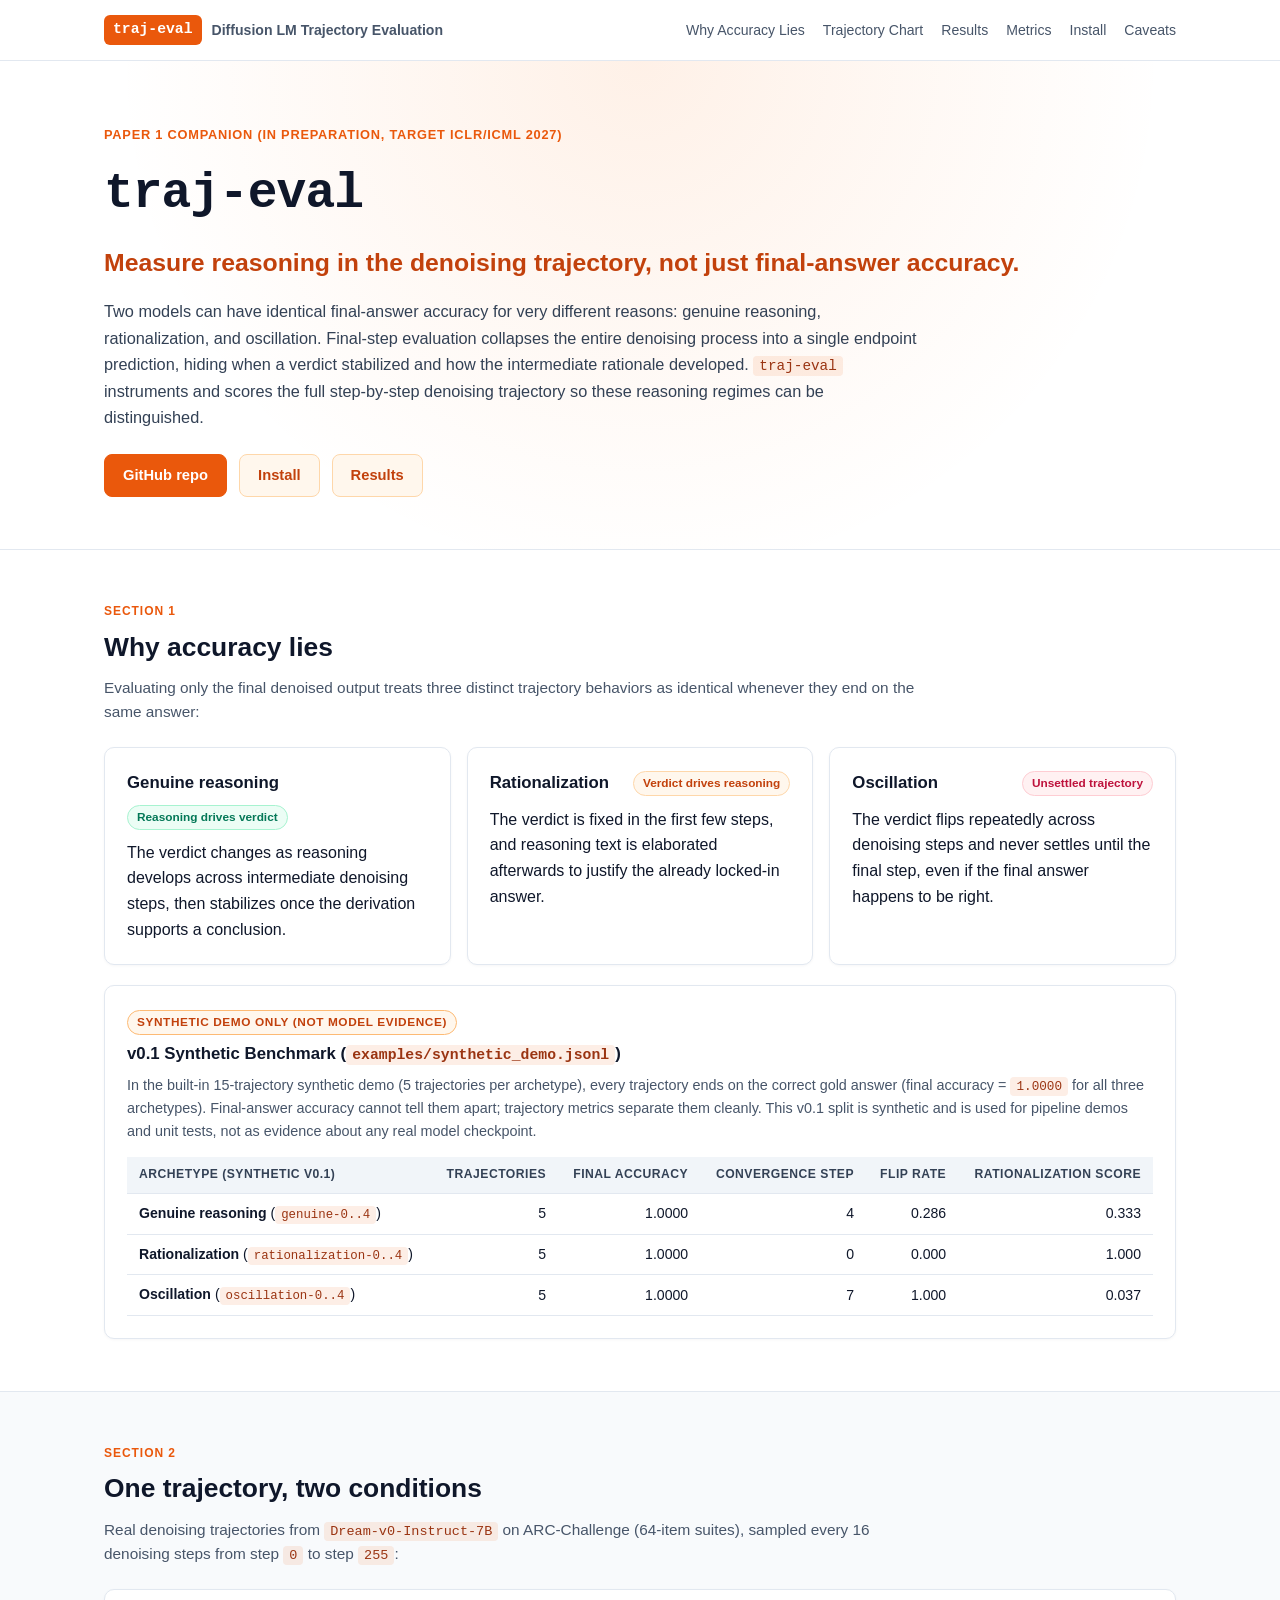
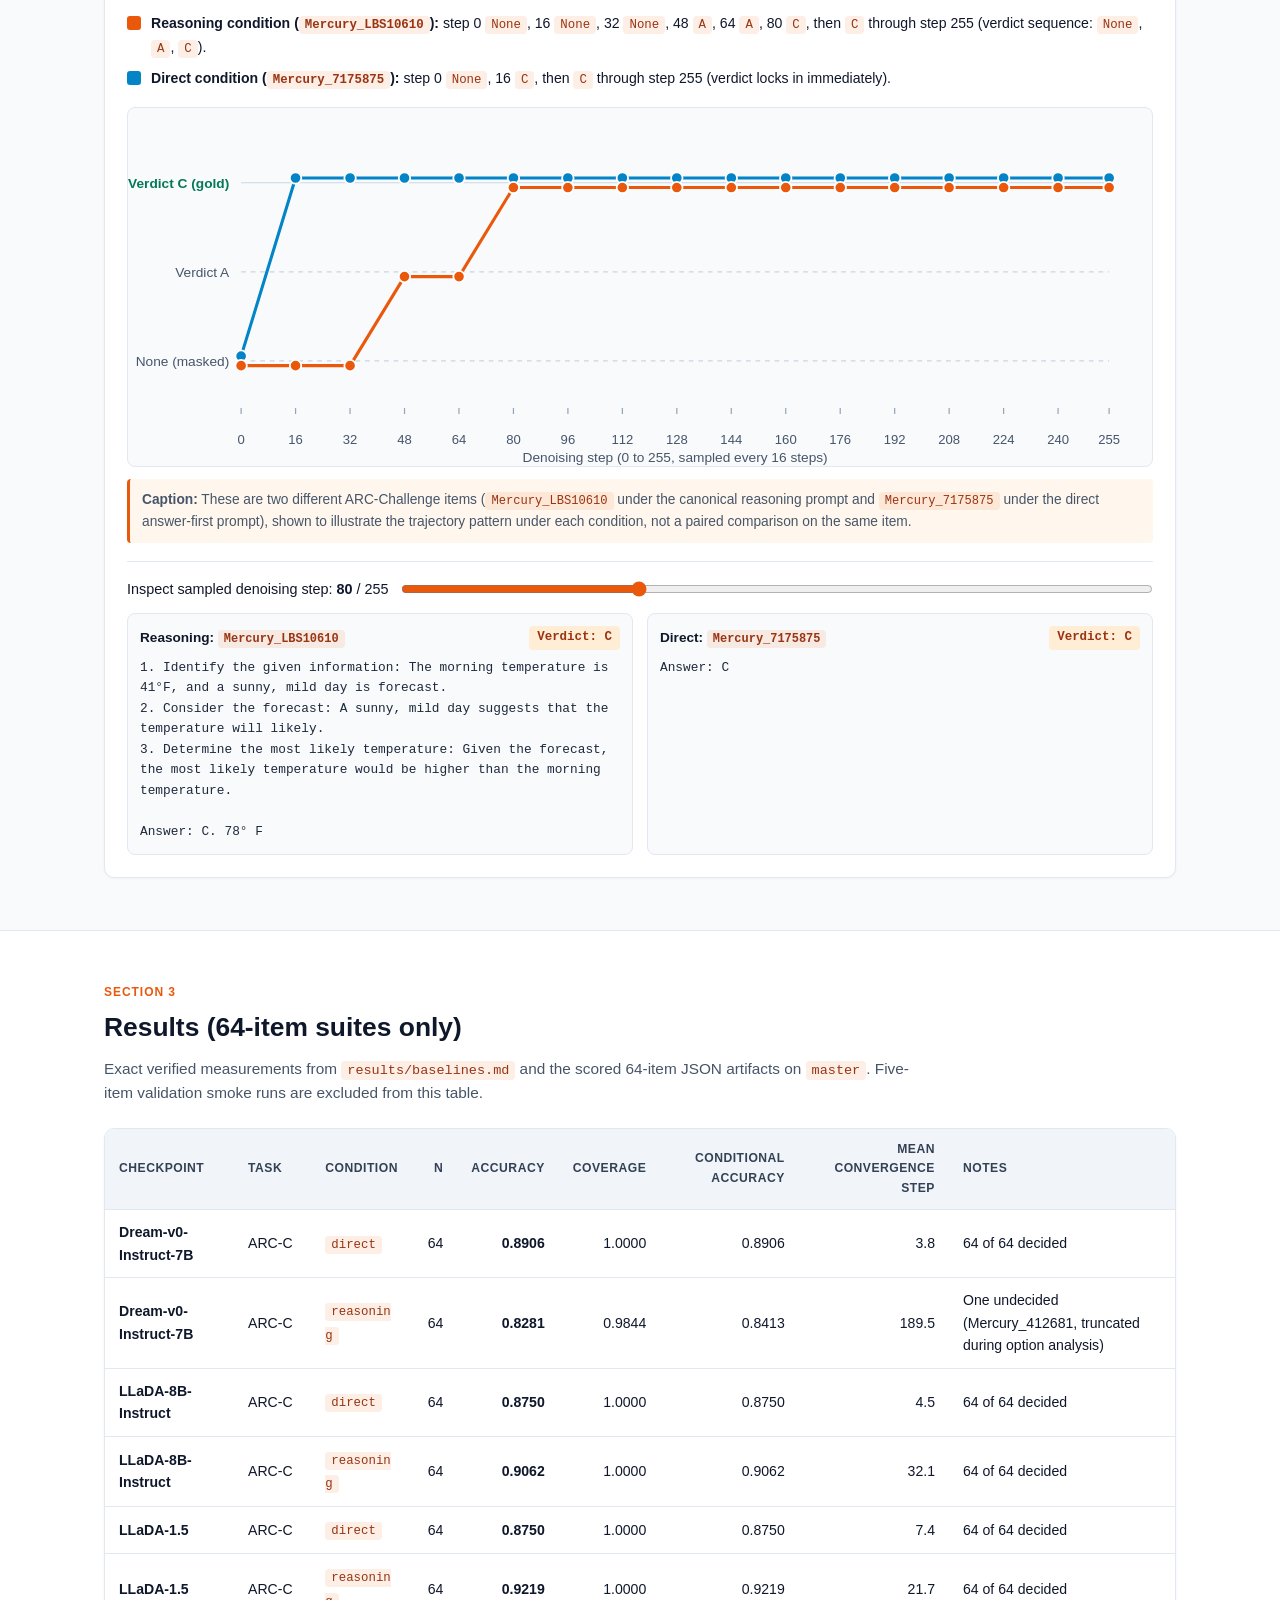
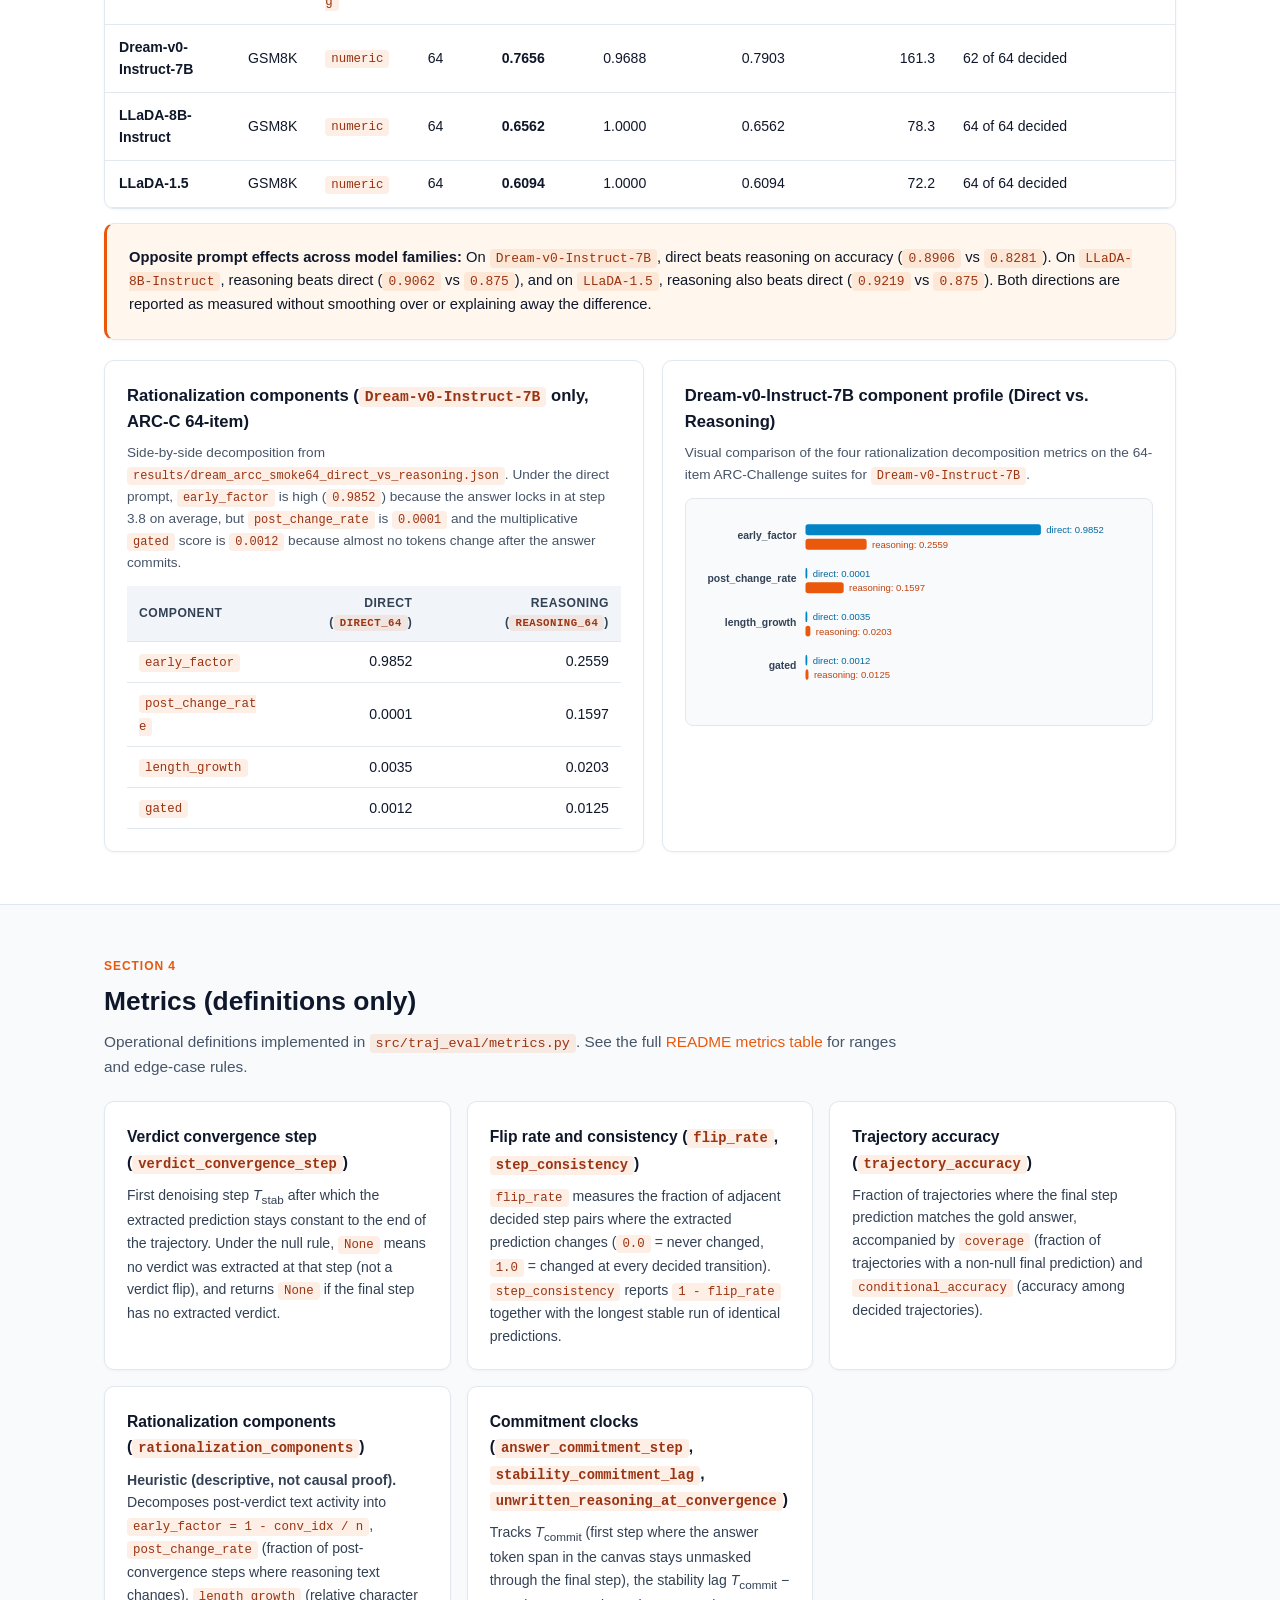
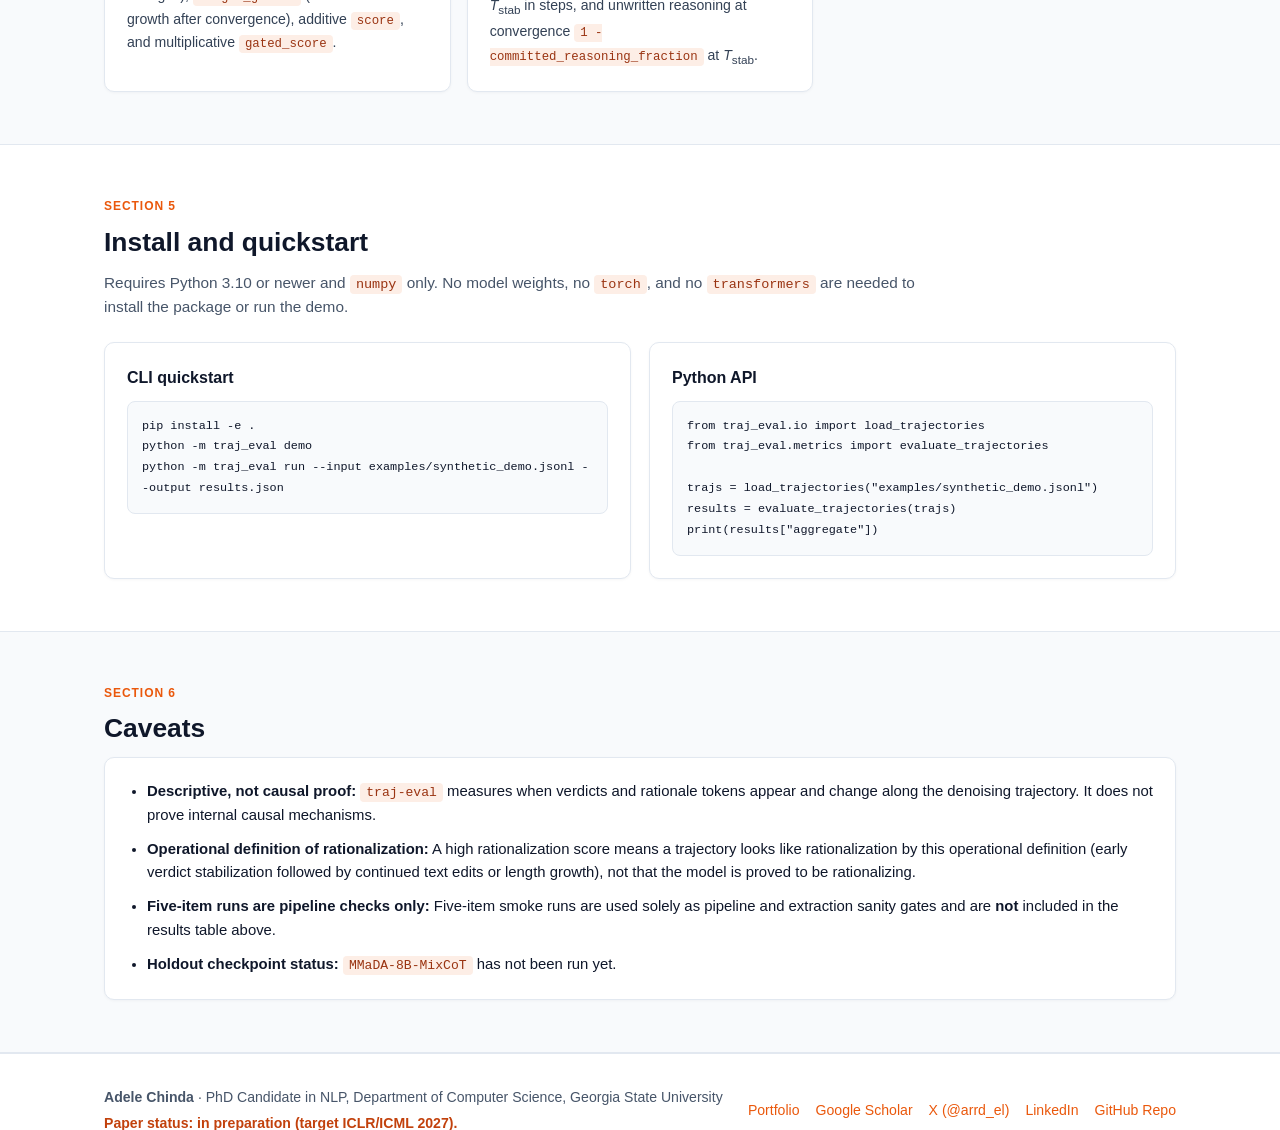
==== commit cc63ab39: "fix(site): make project page responsive at phone widths (closes #35) - Collapse topbar navigation be" ====
--- a/site/index.html
+++ b/site/index.html
@@ -14,6 +14,8 @@
         <span class="brand-badge">traj-eval</span>
         <span class="brand-sub">Diffusion LM Trajectory Evaluation</span>
       </a>
+      <input type="checkbox" id="nav-toggle" class="nav-toggle" aria-label="Toggle navigation menu" />
+      <label for="nav-toggle" class="nav-toggle-btn">&#9776; Menu</label>
       <nav class="topnav" aria-label="Section navigation">
         <a href="#why-accuracy-lies">Why Accuracy Lies</a>
         <a href="#trajectory-chart">Trajectory Chart</a>
@@ -97,7 +99,7 @@
             </p>
           </div>
           <div class="table-scroll">
-            <table class="data-table compact-table">
+            <table class="data-table compact-table" id="synthetic-table">
               <thead>
                 <tr>
                   <th>Archetype (Synthetic v0.1)</th>
@@ -256,7 +258,7 @@
             <p class="sub-note">
               Visual comparison of the four rationalization decomposition metrics on the 64-item ARC-Challenge suites for <code>Dream-v0-Instruct-7B</code>.
             </p>
-            <svg id="dream-rat-svg" viewBox="0 0 460 250" role="img" aria-label="Dream-v0-Instruct-7B ARC-C 64-item rationalization components side by side"></svg>
+            <svg id="dream-rat-svg" viewBox="0 0 515 250" role="img" aria-label="Dream-v0-Instruct-7B ARC-C 64-item rationalization components side by side"></svg>
           </div>
         </div>
       </div>
--- a/site/styles.css
+++ b/site/styles.css
@@ -1,17 +1,17 @@
 :root {
-  --bg: #0b0f19;
-  --bg-alt: #101726;
-  --card: #161f33;
-  --card-border: #26334d;
-  --text: #f3f4f6;
-  --text-muted: #9ca3af;
-  --accent: #6366f1;
-  --accent-light: #818cf8;
-  --direct-color: #38bdf8;
-  --reasoning-color: #f59e0b;
-  --green: #10b981;
-  --rose: #f43f5e;
-  --code-bg: #0d1322;
+  --bg: #ffffff;
+  --bg-alt: #f8fafc;
+  --card: #ffffff;
+  --card-border: #e2e8f0;
+  --text: #0f172a;
+  --text-muted: #475569;
+  --accent: #ea580c;
+  --accent-light: #c2410c;
+  --direct-color: #0284c7;
+  --reasoning-color: #ea580c;
+  --green: #059669;
+  --rose: #e11d48;
+  --code-bg: #f8fafc;
   --radius: 10px;
 }
 
@@ -23,6 +23,8 @@
 
 html {
   scroll-behavior: smooth;
+  max-width: 100%;
+  overflow-x: hidden;
 }
 
 body {
@@ -30,29 +32,35 @@
   background-color: var(--bg);
   color: var(--text);
   line-height: 1.6;
+  max-width: 100%;
+  overflow-x: hidden;
 }
 
 .container {
   max-width: 1120px;
+  width: 100%;
   margin: 0 auto;
   padding: 0 24px;
 }
 
 a {
+  color: var(--accent);
+  text-decoration: none;
+}
+
+a:hover {
   color: var(--accent-light);
-  text-decoration: none;
-}
-
-a:hover {
   text-decoration: underline;
 }
 
 code {
   font-family: ui-monospace, SFMono-Regular, Menlo, Monaco, Consolas, monospace;
   font-size: 0.88em;
-  background: rgba(99, 102, 241, 0.14);
+  background: rgba(234, 88, 12, 0.1);
+  color: #9a3412;
   padding: 2px 6px;
   border-radius: 4px;
+  overflow-wrap: anywhere;
 }
 
 /* Header */
@@ -60,7 +68,7 @@
   position: sticky;
   top: 0;
   z-index: 40;
-  background: rgba(11, 15, 25, 0.9);
+  background: rgba(255, 255, 255, 0.94);
   backdrop-filter: blur(10px);
   border-bottom: 1px solid var(--card-border);
 }
@@ -69,7 +77,8 @@
   display: flex;
   align-items: center;
   justify-content: space-between;
-  height: 60px;
+  min-height: 60px;
+  gap: 12px;
 }
 
 .brand {
@@ -79,6 +88,7 @@
   color: var(--text);
   font-weight: 600;
   text-decoration: none;
+  min-width: 0;
 }
 
 .brand-badge {
@@ -88,41 +98,51 @@
   border-radius: 6px;
   font-family: ui-monospace, SFMono-Regular, Menlo, monospace;
   font-size: 0.92rem;
+  white-space: nowrap;
+  flex-shrink: 0;
 }
 
 .brand-sub {
   font-size: 0.88rem;
   color: var(--text-muted);
+  white-space: nowrap;
+}
+
+.nav-toggle,
+.nav-toggle-btn {
+  display: none;
 }
 
 .topnav {
   display: flex;
   gap: 18px;
   font-size: 0.88rem;
+  flex-wrap: wrap;
 }
 
 .topnav a {
   color: var(--text-muted);
   text-decoration: none;
+  white-space: nowrap;
 }
 
 .topnav a:hover {
-  color: var(--text);
+  color: var(--accent);
 }
 
 /* Hero */
 .hero {
   padding: 64px 0 52px;
   border-bottom: 1px solid var(--card-border);
-  background: radial-gradient(circle at 50% 0%, rgba(99, 102, 241, 0.14), transparent 65%);
+  background: radial-gradient(circle at 50% 0%, rgba(249, 115, 22, 0.1), transparent 65%);
 }
 
 .eyebrow {
   font-size: 0.8rem;
-  font-weight: 600;
+  font-weight: 700;
   text-transform: uppercase;
   letter-spacing: 0.06em;
-  color: var(--accent-light);
+  color: var(--accent);
   margin-bottom: 10px;
 }
 
@@ -131,19 +151,20 @@
   font-weight: 800;
   letter-spacing: -0.02em;
   font-family: ui-monospace, SFMono-Regular, Menlo, monospace;
+  color: var(--text);
   margin-bottom: 8px;
 }
 
 .hero-tagline {
   font-size: clamp(1.2rem, 2.2vw, 1.55rem);
   font-weight: 600;
-  color: #c7d2fe;
+  color: var(--accent-light);
   margin-bottom: 16px;
 }
 
 .hero-body {
   max-width: 820px;
-  color: #d1d5db;
+  color: #334155;
   font-size: 1.02rem;
   margin-bottom: 24px;
 }
@@ -164,11 +185,11 @@
   font-size: 0.92rem;
   border: 1px solid var(--card-border);
   text-decoration: none;
-  transition: border-color 0.15s, transform 0.15s;
+  transition: border-color 0.15s, background-color 0.15s, transform 0.15s;
 }
 
 .btn:hover {
-  border-color: var(--accent-light);
+  border-color: var(--accent);
   text-decoration: none;
   transform: translateY(-1px);
 }
@@ -179,9 +200,20 @@
   color: #fff;
 }
 
+.btn-primary:hover {
+  background: var(--accent-light);
+  color: #fff;
+}
+
 .btn-secondary {
-  background: var(--card);
-  color: var(--text);
+  background: #fff7ed;
+  border-color: #fed7aa;
+  color: var(--accent-light);
+}
+
+.btn-secondary:hover {
+  background: #ffedd5;
+  color: #9a3412;
 }
 
 /* Sections */
@@ -201,13 +233,14 @@
   font-weight: 700;
   text-transform: uppercase;
   letter-spacing: 0.08em;
-  color: var(--accent-light);
+  color: var(--accent);
   margin-bottom: 4px;
 }
 
 .section h2 {
   font-size: 1.65rem;
   font-weight: 700;
+  color: var(--text);
   margin-bottom: 8px;
 }
 
@@ -223,12 +256,15 @@
   border: 1px solid var(--card-border);
   border-radius: var(--radius);
   padding: 22px;
+  box-shadow: 0 1px 3px rgba(15, 23, 42, 0.04);
+  min-width: 0;
+  max-width: 100%;
 }
 
 /* Archetypes */
 .archetype-grid {
   display: grid;
-  grid-template-columns: repeat(auto-fit, minmax(280px, 1fr));
+  grid-template-columns: repeat(auto-fit, minmax(min(100%, 280px), 1fr));
   gap: 16px;
   margin-bottom: 20px;
 }
@@ -237,6 +273,7 @@
   display: flex;
   justify-content: space-between;
   align-items: center;
+  flex-wrap: wrap;
   gap: 8px;
   margin-bottom: 10px;
 }
@@ -250,21 +287,25 @@
   font-weight: 600;
   padding: 2px 9px;
   border-radius: 999px;
+  white-space: nowrap;
 }
 
 .tag-green {
-  background: rgba(16, 185, 129, 0.16);
-  color: #6ee7b7;
+  background: #ecfdf5;
+  color: #047857;
+  border: 1px solid #a7f3d0;
 }
 
 .tag-amber {
-  background: rgba(245, 158, 11, 0.16);
-  color: #fcd34d;
+  background: #fff7ed;
+  color: #c2410c;
+  border: 1px solid #fed7aa;
 }
 
 .tag-rose {
-  background: rgba(244, 63, 94, 0.16);
-  color: #fda4af;
+  background: #fff1f2;
+  color: #be123c;
+  border: 1px solid #fecdd3;
 }
 
 .synthetic-callout {
@@ -281,9 +322,9 @@
   font-weight: 700;
   text-transform: uppercase;
   letter-spacing: 0.05em;
-  background: rgba(245, 158, 11, 0.18);
-  color: #fcd34d;
-  border: 1px solid rgba(245, 158, 11, 0.4);
+  background: #fff7ed;
+  color: #c2410c;
+  border: 1px solid #fdba74;
   padding: 2px 9px;
   border-radius: 999px;
   margin-bottom: 6px;
@@ -310,7 +351,7 @@
 
 .legend-item {
   display: flex;
-  align-items: center;
+  align-items: flex-start;
   gap: 10px;
 }
 
@@ -318,6 +359,7 @@
   display: inline-block;
   width: 14px;
   height: 14px;
+  margin-top: 4px;
   border-radius: 3px;
   flex-shrink: 0;
 }
@@ -332,7 +374,9 @@
 
 #two-conditions-svg,
 #dream-rat-svg {
+  display: block;
   width: 100%;
+  max-width: 100%;
   height: auto;
   background: var(--code-bg);
   border: 1px solid var(--card-border);
@@ -344,7 +388,7 @@
   font-size: 0.86rem;
   color: var(--text-muted);
   padding: 10px 12px;
-  background: rgba(13, 19, 34, 0.65);
+  background: #fff7ed;
   border-left: 3px solid var(--accent);
   border-radius: 4px;
 }
@@ -367,7 +411,8 @@
 
 #sample-step-slider {
   flex: 1;
-  min-width: 220px;
+  min-width: 180px;
+  max-width: 100%;
   accent-color: var(--accent);
   cursor: pointer;
 }
@@ -383,12 +428,15 @@
   border: 1px solid var(--card-border);
   border-radius: 8px;
   padding: 12px;
+  min-width: 0;
 }
 
 .pane-head {
   display: flex;
   justify-content: space-between;
   align-items: center;
+  flex-wrap: wrap;
+  gap: 6px;
   font-size: 0.85rem;
   margin-bottom: 8px;
 }
@@ -398,13 +446,16 @@
   font-size: 0.78rem;
   padding: 2px 8px;
   border-radius: 4px;
-  background: #1e293b;
+  background: #ffedd5;
+  color: #9a3412;
+  font-weight: 600;
+  white-space: nowrap;
 }
 
 .canvas-preview {
   font-family: ui-monospace, SFMono-Regular, Menlo, monospace;
   font-size: 0.8rem;
-  color: #d1d5db;
+  color: #1e293b;
   white-space: pre-wrap;
   word-break: break-word;
   min-height: 92px;
@@ -418,6 +469,8 @@
 }
 
 .table-scroll {
+  width: 100%;
+  max-width: 100%;
   overflow-x: auto;
 }
 
@@ -435,10 +488,10 @@
 }
 
 .data-table th {
-  background: #0f1626;
-  color: var(--text-muted);
+  background: #f1f5f9;
+  color: #334155;
   font-size: 0.76rem;
-  font-weight: 600;
+  font-weight: 700;
   text-transform: uppercase;
   letter-spacing: 0.04em;
 }
@@ -457,7 +510,8 @@
 .note-card {
   margin-bottom: 20px;
   font-size: 0.92rem;
-  border-left: 3px solid var(--accent-light);
+  background: #fff7ed;
+  border-left: 3px solid var(--accent);
 }
 
 .dream-rat-grid {
@@ -480,7 +534,7 @@
 /* Metrics & Install & Caveats */
 .metrics-grid {
   display: grid;
-  grid-template-columns: repeat(auto-fit, minmax(300px, 1fr));
+  grid-template-columns: repeat(auto-fit, minmax(min(100%, 300px), 1fr));
   gap: 16px;
 }
 
@@ -491,12 +545,12 @@
 
 .metric-def-card p {
   font-size: 0.88rem;
-  color: #d1d5db;
+  color: #334155;
 }
 
 .install-grid {
   display: grid;
-  grid-template-columns: repeat(auto-fit, minmax(340px, 1fr));
+  grid-template-columns: repeat(auto-fit, minmax(min(100%, 340px), 1fr));
   gap: 18px;
 }
 
@@ -510,9 +564,19 @@
   border: 1px solid var(--card-border);
   border-radius: 8px;
   padding: 14px;
+  max-width: 100%;
   overflow-x: auto;
+  white-space: pre-wrap;
+  word-break: break-word;
   font-size: 0.84rem;
   line-height: 1.55;
+}
+
+.code-block code {
+  background: transparent;
+  color: #0f172a;
+  padding: 0;
+  overflow-wrap: anywhere;
 }
 
 .caveats-list {
@@ -529,6 +593,7 @@
   padding: 32px 0;
   font-size: 0.88rem;
   color: var(--text-muted);
+  background: #ffffff;
 }
 
 .footer-inner {
@@ -541,7 +606,7 @@
 
 .footer-status {
   margin-top: 4px;
-  color: #c7d2fe;
+  color: var(--accent-light);
   font-weight: 600;
 }
 
@@ -557,3 +622,197 @@
     grid-template-columns: 1fr;
   }
 }
+
+/* Mobile phone layout (360 px - 760 px) */
+@media (max-width: 760px) {
+  .container {
+    padding: 0 14px;
+  }
+
+  .hero {
+    padding: 36px 0 32px;
+  }
+
+  .section {
+    padding: 36px 0;
+  }
+
+  .card {
+    padding: 14px;
+  }
+
+  /* Compact, non-overflowing sticky header with collapsible menu */
+  .topbar-inner {
+    min-height: 52px;
+    padding-top: 8px;
+    padding-bottom: 8px;
+    flex-wrap: wrap;
+  }
+
+  .brand-sub {
+    display: none;
+  }
+
+  .nav-toggle-btn {
+    display: inline-flex;
+    align-items: center;
+    gap: 5px;
+    padding: 5px 11px;
+    border-radius: 6px;
+    border: 1px solid #fed7aa;
+    background: #fff7ed;
+    color: var(--accent-light);
+    font-size: 0.84rem;
+    font-weight: 600;
+    cursor: pointer;
+    user-select: none;
+  }
+
+  .topnav {
+    display: none;
+    width: 100%;
+    grid-template-columns: 1fr 1fr;
+    gap: 6px 10px;
+    padding: 10px 0 4px;
+    margin-top: 6px;
+    border-top: 1px solid var(--card-border);
+  }
+
+  .nav-toggle:checked ~ .topnav {
+    display: grid;
+  }
+
+  .topnav a {
+    padding: 6px 8px;
+    border-radius: 6px;
+    background: var(--bg-alt);
+    color: var(--text);
+    font-size: 0.84rem;
+    font-weight: 500;
+  }
+
+  /* Stacked card layout for wide multi-column tables (zero sideways scrolling) */
+  .table-card {
+    padding: 10px;
+    background: var(--bg-alt);
+  }
+
+  #synthetic-table thead,
+  #results-64-table thead {
+    display: none;
+  }
+
+  #synthetic-table,
+  #synthetic-table tbody,
+  #results-64-table,
+  #results-64-table tbody {
+    display: block;
+    width: 100%;
+  }
+
+  #synthetic-table tbody tr,
+  #results-64-table tbody tr {
+    display: block;
+    background: #ffffff;
+    border: 1px solid var(--card-border);
+    border-radius: 8px;
+    padding: 10px 12px;
+    margin-bottom: 10px;
+  }
+
+  #synthetic-table tbody tr:last-child,
+  #results-64-table tbody tr:last-child {
+    margin-bottom: 0;
+  }
+
+  #synthetic-table tbody td,
+  #results-64-table tbody td {
+    display: flex;
+    justify-content: space-between;
+    align-items: baseline;
+    gap: 10px;
+    padding: 5px 0;
+    border-bottom: 1px solid #f1f5f9;
+    text-align: right;
+    font-size: 0.85rem;
+  }
+
+  #synthetic-table tbody td:last-child,
+  #results-64-table tbody td:last-child {
+    border-bottom: none;
+  }
+
+  #synthetic-table tbody td::before,
+  #results-64-table tbody td::before {
+    font-size: 0.76rem;
+    font-weight: 700;
+    text-transform: uppercase;
+    letter-spacing: 0.03em;
+    color: var(--text-muted);
+    text-align: left;
+    flex-shrink: 0;
+  }
+
+  #synthetic-table tbody td:nth-child(1)::before { content: "Archetype"; }
+  #synthetic-table tbody td:nth-child(2)::before { content: "Trajectories"; }
+  #synthetic-table tbody td:nth-child(3)::before { content: "Final Accuracy"; }
+  #synthetic-table tbody td:nth-child(4)::before { content: "Convergence Step"; }
+  #synthetic-table tbody td:nth-child(5)::before { content: "Flip Rate"; }
+  #synthetic-table tbody td:nth-child(6)::before { content: "Rationalization"; }
+
+  #results-64-table tbody td:nth-child(1)::before { content: "Checkpoint"; }
+  #results-64-table tbody td:nth-child(2)::before { content: "Task"; }
+  #results-64-table tbody td:nth-child(3)::before { content: "Condition"; }
+  #results-64-table tbody td:nth-child(4)::before { content: "n"; }
+  #results-64-table tbody td:nth-child(5)::before { content: "Accuracy"; }
+  #results-64-table tbody td:nth-child(6)::before { content: "Coverage"; }
+  #results-64-table tbody td:nth-child(7)::before { content: "Cond. Accuracy"; }
+  #results-64-table tbody td:nth-child(8)::before { content: "Mean Conv. Step"; }
+  #results-64-table tbody td:nth-child(9)::before { content: "Notes"; }
+
+  /* 3-column Dream rationalization table fits side-by-side cleanly */
+  #dream-rat-table th,
+  #dream-rat-table td {
+    padding: 7px 8px;
+    font-size: 0.81rem;
+  }
+
+  /* Trajectory SVG chart: >= 11px effective labels + every-32-step ticks on small screens */
+  #two-conditions-svg text:nth-of-type(-n+3) {
+    font-size: 24px !important;
+    font-weight: 700 !important;
+    text-anchor: start !important;
+    transform: translate(12px, -14px);
+  }
+
+  #two-conditions-svg text:nth-of-type(5),
+  #two-conditions-svg text:nth-of-type(7),
+  #two-conditions-svg text:nth-of-type(9),
+  #two-conditions-svg text:nth-of-type(11),
+  #two-conditions-svg text:nth-of-type(13),
+  #two-conditions-svg text:nth-of-type(15),
+  #two-conditions-svg text:nth-of-type(17),
+  #two-conditions-svg text:nth-of-type(19) {
+    display: none;
+  }
+
+  #two-conditions-svg text:nth-of-type(n+4):nth-of-type(-n+20) {
+    font-size: 23px !important;
+    font-weight: 600;
+  }
+
+  #two-conditions-svg text:nth-of-type(21) {
+    font-size: 23px !important;
+    font-weight: 600;
+  }
+
+  /* Bar chart SVG: larger readable labels on phone */
+  #dream-rat-svg text {
+    font-size: 14px !important;
+  }
+
+  .code-block {
+    padding: 11px;
+    font-size: 0.79rem;
+  }
+}
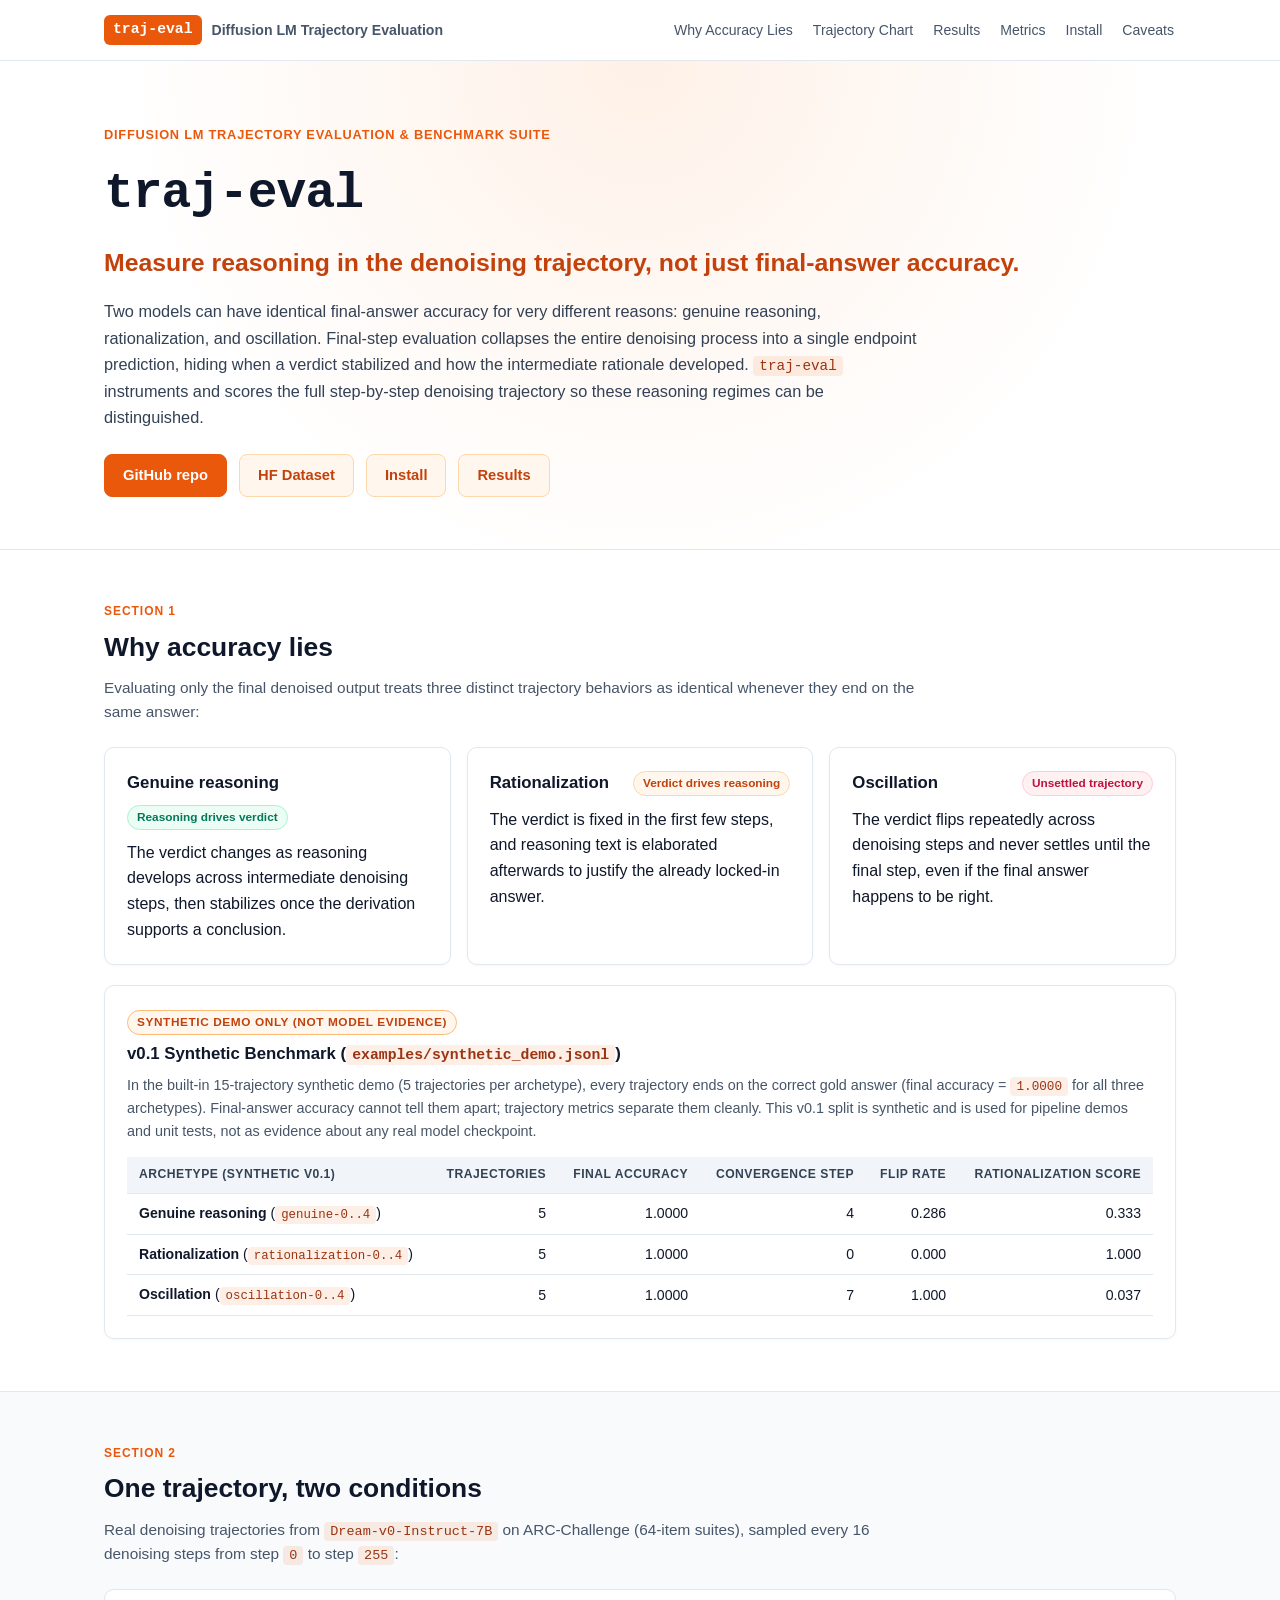
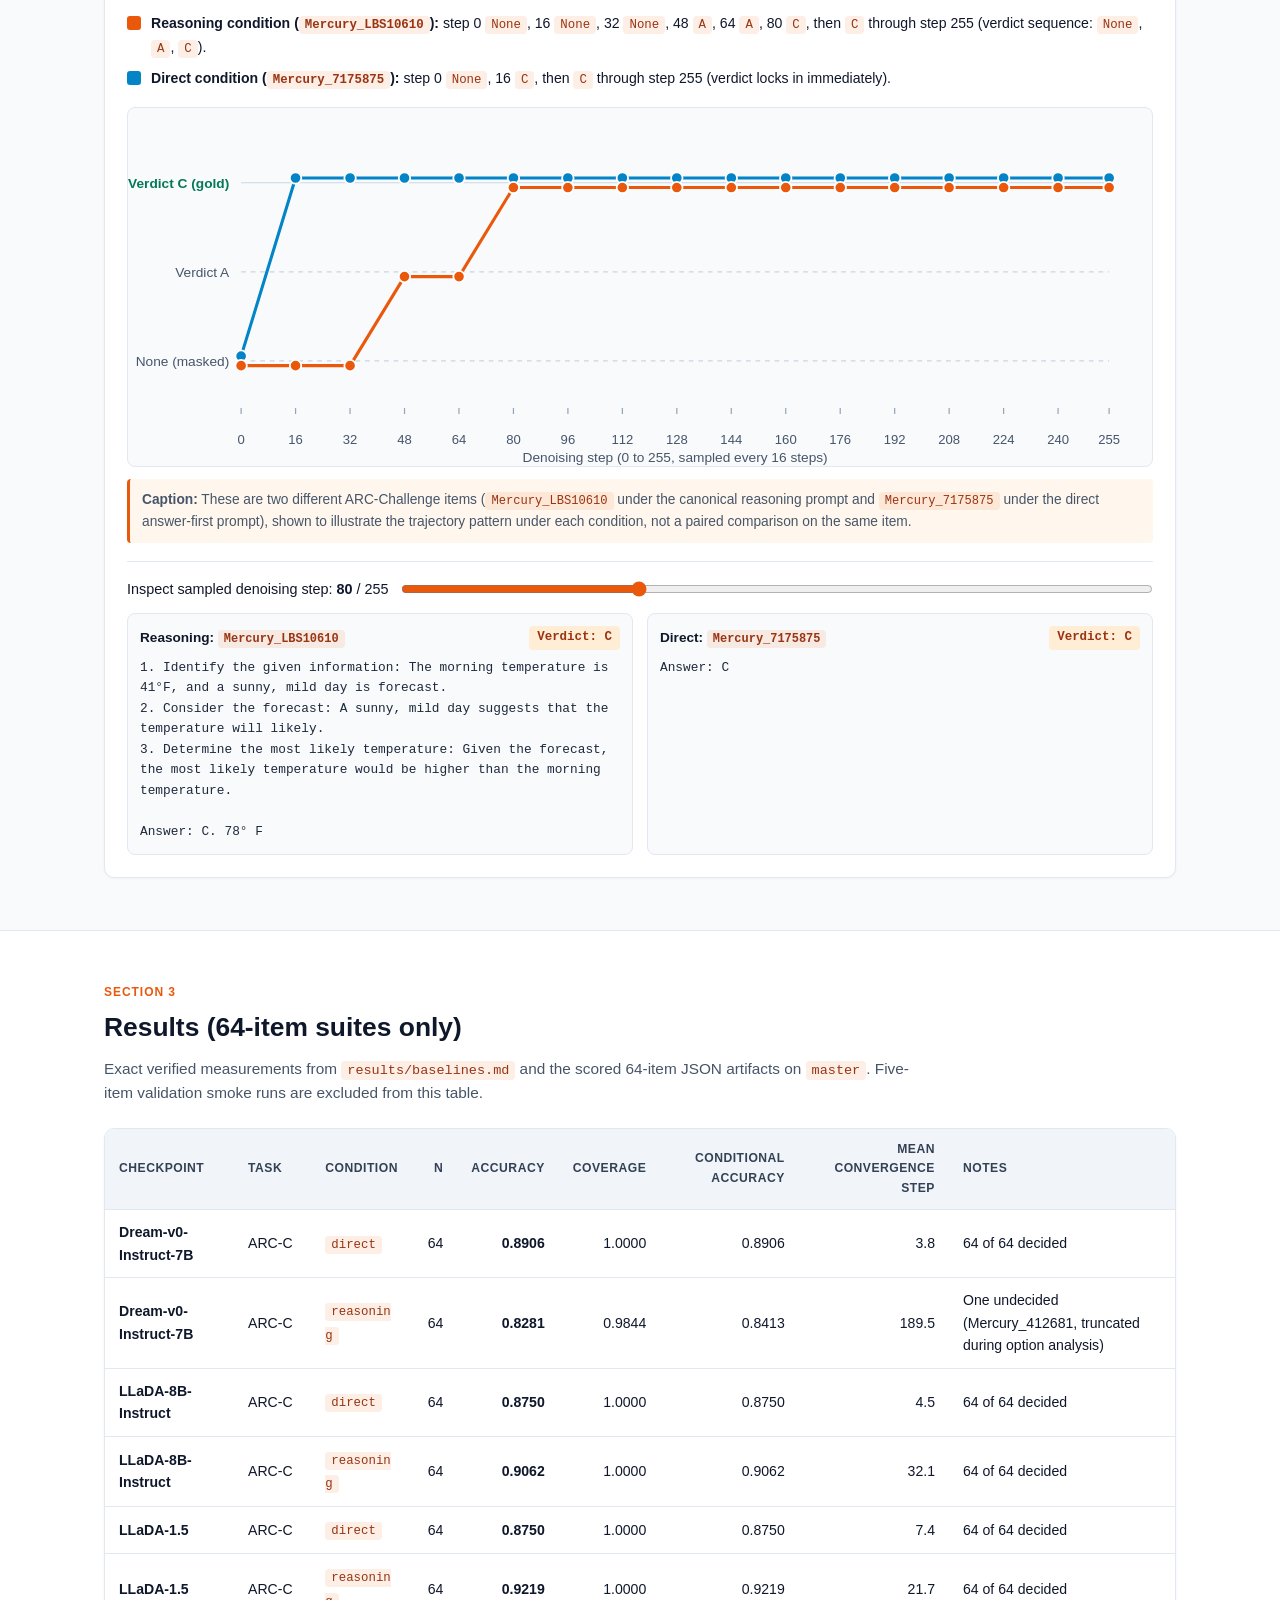
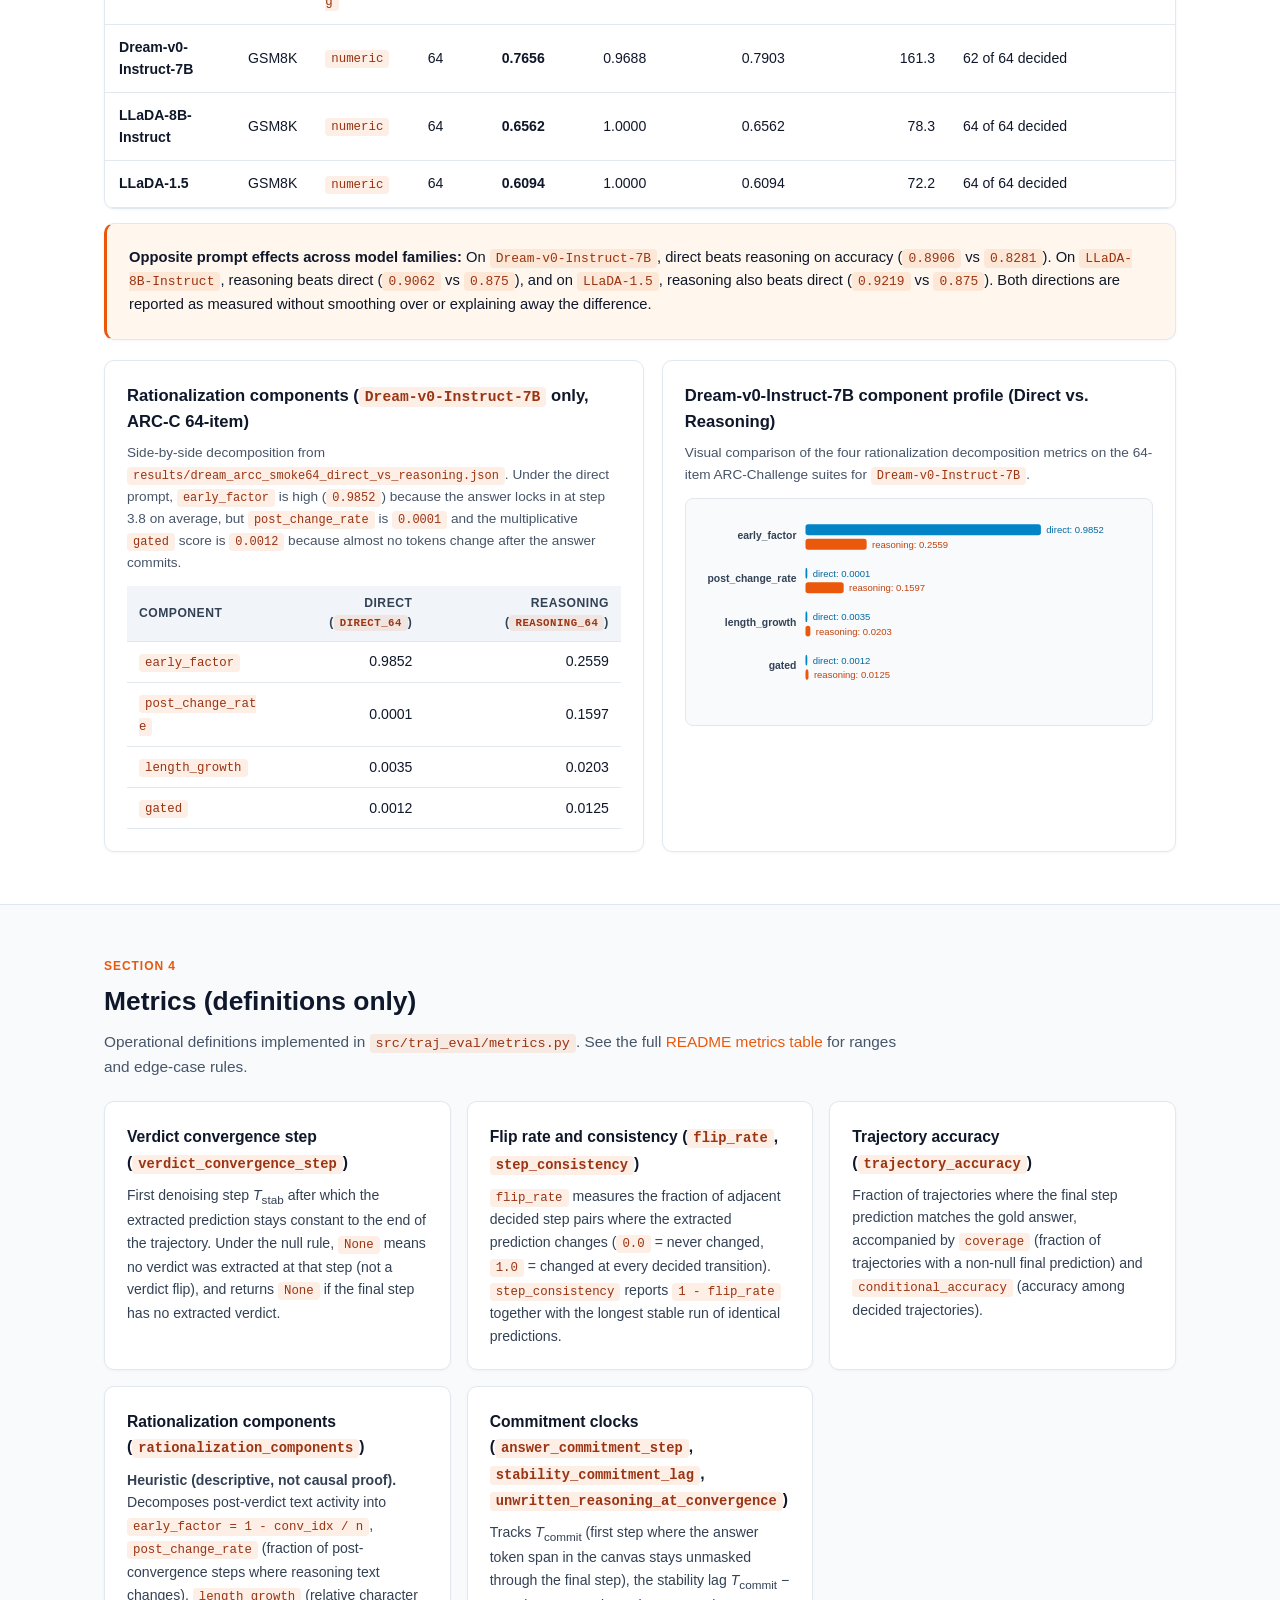
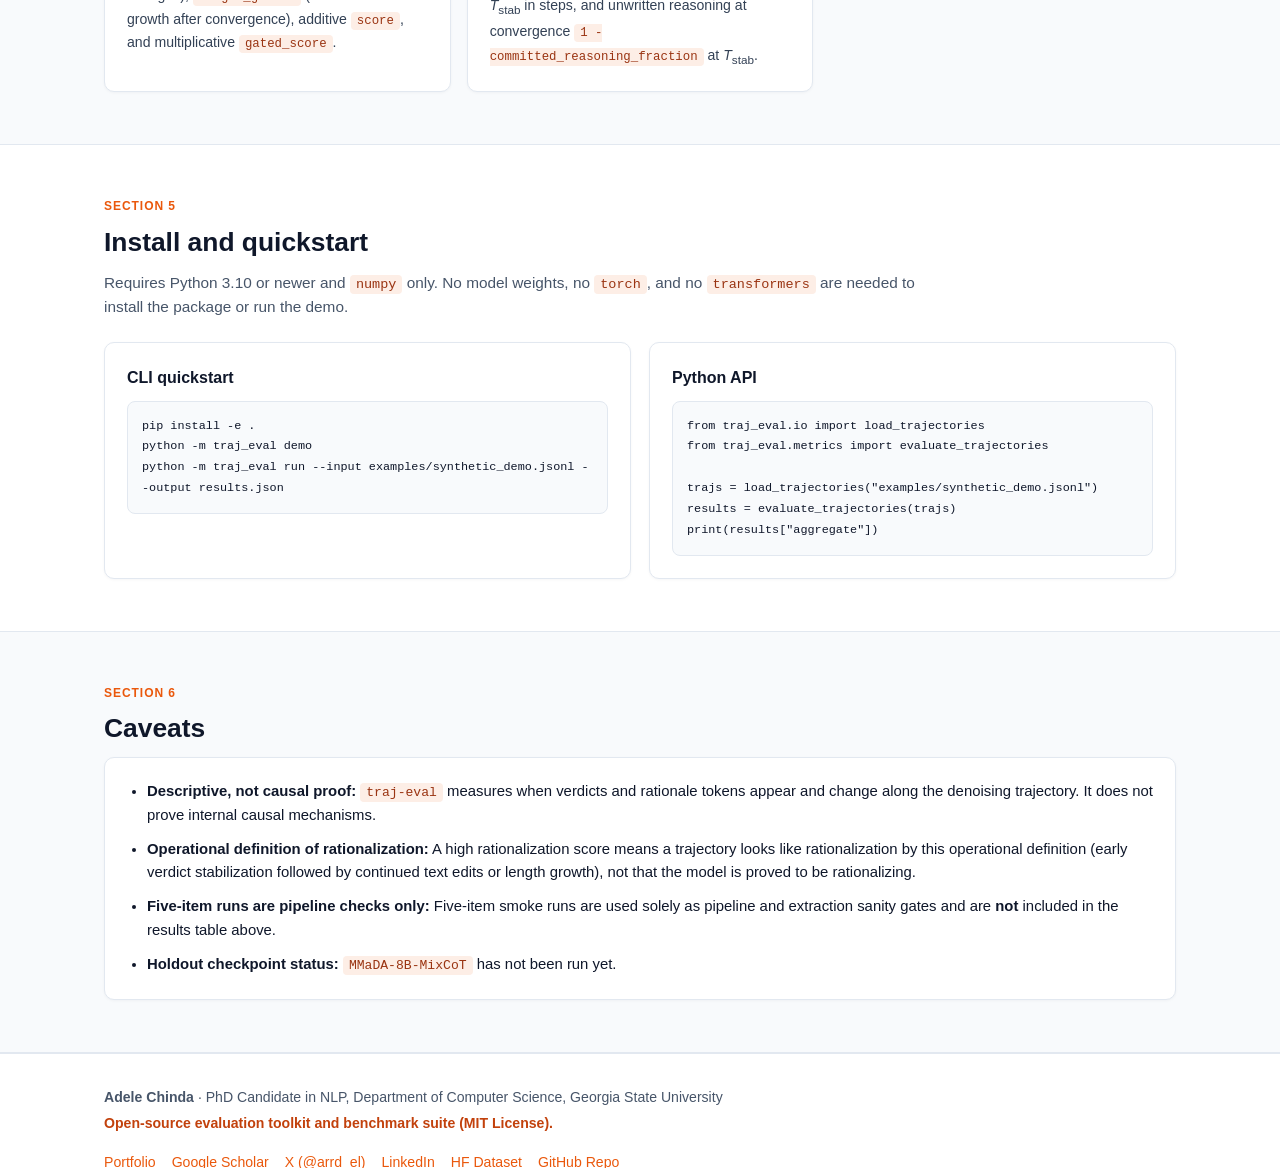
==== commit 29c7f377: "chore(release): prepare repository, README, project page, and HF cards for public release - Strip re" ====
--- a/site/index.html
+++ b/site/index.html
@@ -31,7 +31,7 @@
     <!-- 1. HERO -->
     <section class="hero">
       <div class="container">
-        <p class="eyebrow">Paper 1 Companion (In Preparation, Target ICLR/ICML 2027)</p>
+        <p class="eyebrow">Diffusion LM Trajectory Evaluation &amp; Benchmark Suite</p>
         <h1 class="hero-title">traj-eval</h1>
         <p class="hero-tagline">
           Measure reasoning in the denoising trajectory, not just final-answer accuracy.
@@ -41,6 +41,7 @@
         </p>
         <div class="cta-row">
           <a class="btn btn-primary" href="https://github.com/arrdel/traj-eval" target="_blank" rel="noopener">GitHub repo</a>
+          <a class="btn btn-secondary" href="https://huggingface.co/datasets/arrdel/traj-eval-benchmarks" target="_blank" rel="noopener">HF Dataset</a>
           <a class="btn btn-secondary" href="#install">Install</a>
           <a class="btn btn-secondary" href="#results">Results</a>
         </div>
@@ -372,13 +373,14 @@
     <div class="container footer-inner">
       <div class="footer-left">
         <p><strong>Adele Chinda</strong> &middot; PhD Candidate in NLP, Department of Computer Science, Georgia State University</p>
-        <p class="footer-status">Paper status: in preparation (target ICLR/ICML 2027).</p>
+        <p class="footer-status">Open-source evaluation toolkit and benchmark suite (MIT License).</p>
       </div>
       <div class="footer-links">
         <a href="https://arrdel.github.io/portfolio" target="_blank" rel="noopener">Portfolio</a>
         <a href="https://scholar.google.com/scholar?q=Adele+Chinda" target="_blank" rel="noopener">Google Scholar</a>
         <a href="https://x.com/arrd_el" target="_blank" rel="noopener">X (@arrd_el)</a>
         <a href="https://www.linkedin.com/in/adele-chinda" target="_blank" rel="noopener">LinkedIn</a>
+        <a href="https://huggingface.co/datasets/arrdel/traj-eval-benchmarks" target="_blank" rel="noopener">HF Dataset</a>
         <a href="https://github.com/arrdel/traj-eval" target="_blank" rel="noopener">GitHub Repo</a>
       </div>
     </div>
--- a/site/styles.css
+++ b/site/styles.css
@@ -115,15 +115,18 @@
 
 .topnav {
   display: flex;
-  gap: 18px;
+  align-items: center;
+  gap: 16px;
   font-size: 0.88rem;
-  flex-wrap: wrap;
+  flex-wrap: nowrap;
+  white-space: nowrap;
 }
 
 .topnav a {
   color: var(--text-muted);
   text-decoration: none;
   white-space: nowrap;
+  padding: 4px 2px;
 }
 
 .topnav a:hover {
@@ -217,8 +220,13 @@
 }
 
 /* Sections */
+#top {
+  scroll-margin-top: 72px;
+}
+
 .section {
   padding: 52px 0;
+  scroll-margin-top: 72px;
 }
 
 .section-alt {
@@ -614,6 +622,12 @@
   display: flex;
   flex-wrap: wrap;
   gap: 16px;
+}
+
+@media (max-width: 960px) {
+  .brand-sub {
+    display: none;
+  }
 }
 
 @media (max-width: 820px) {
